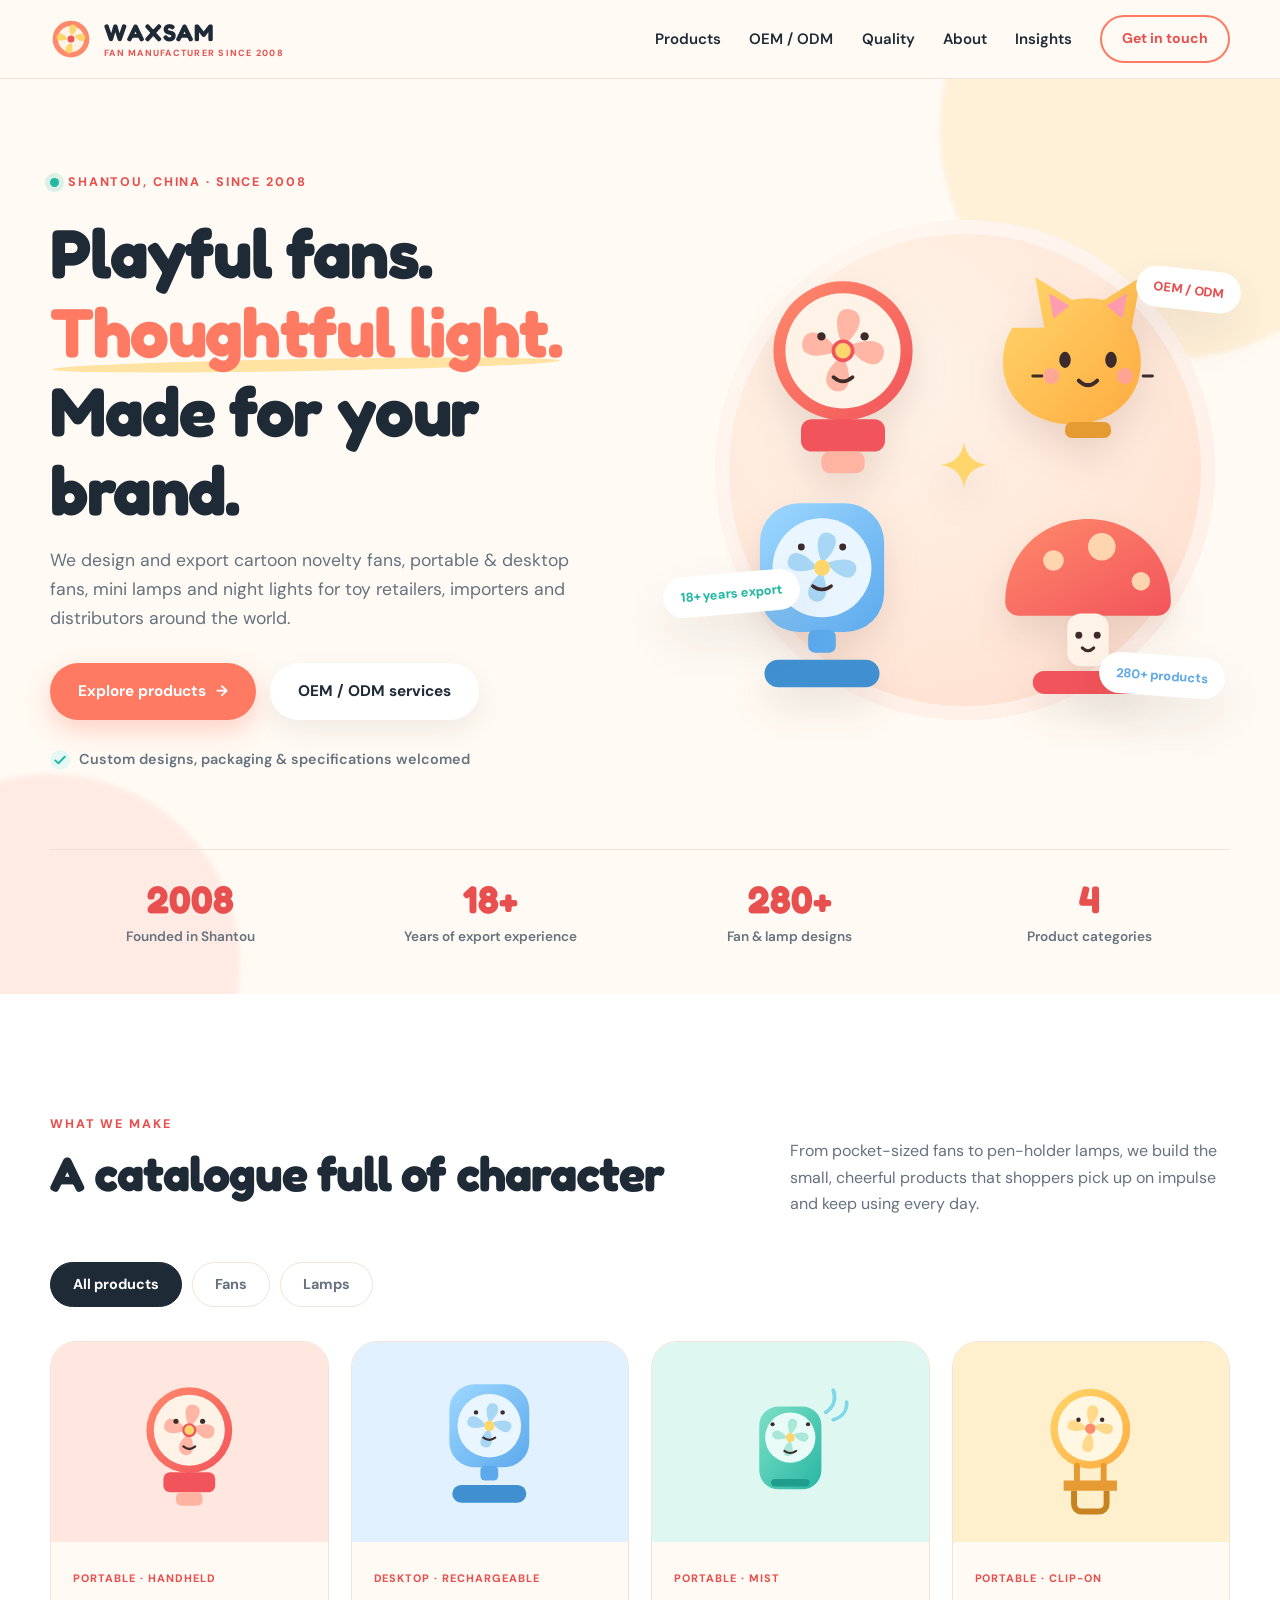
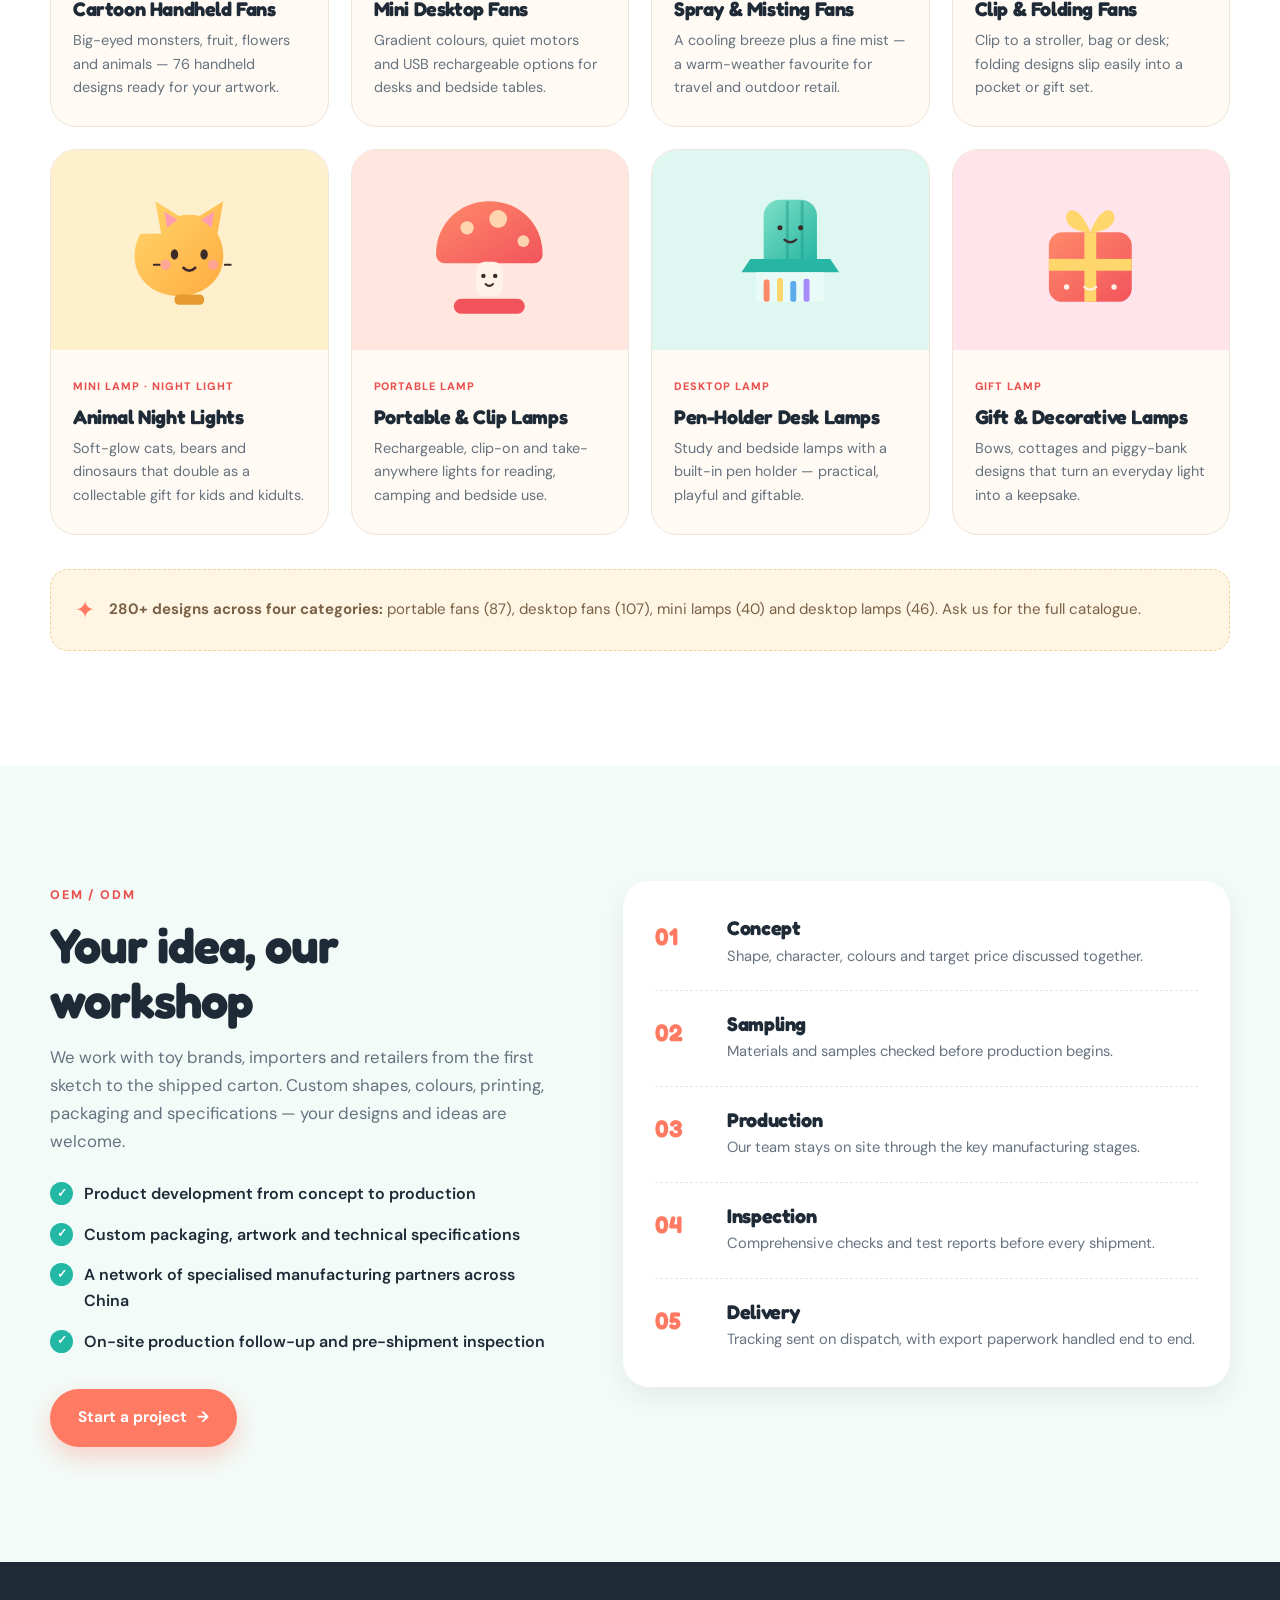
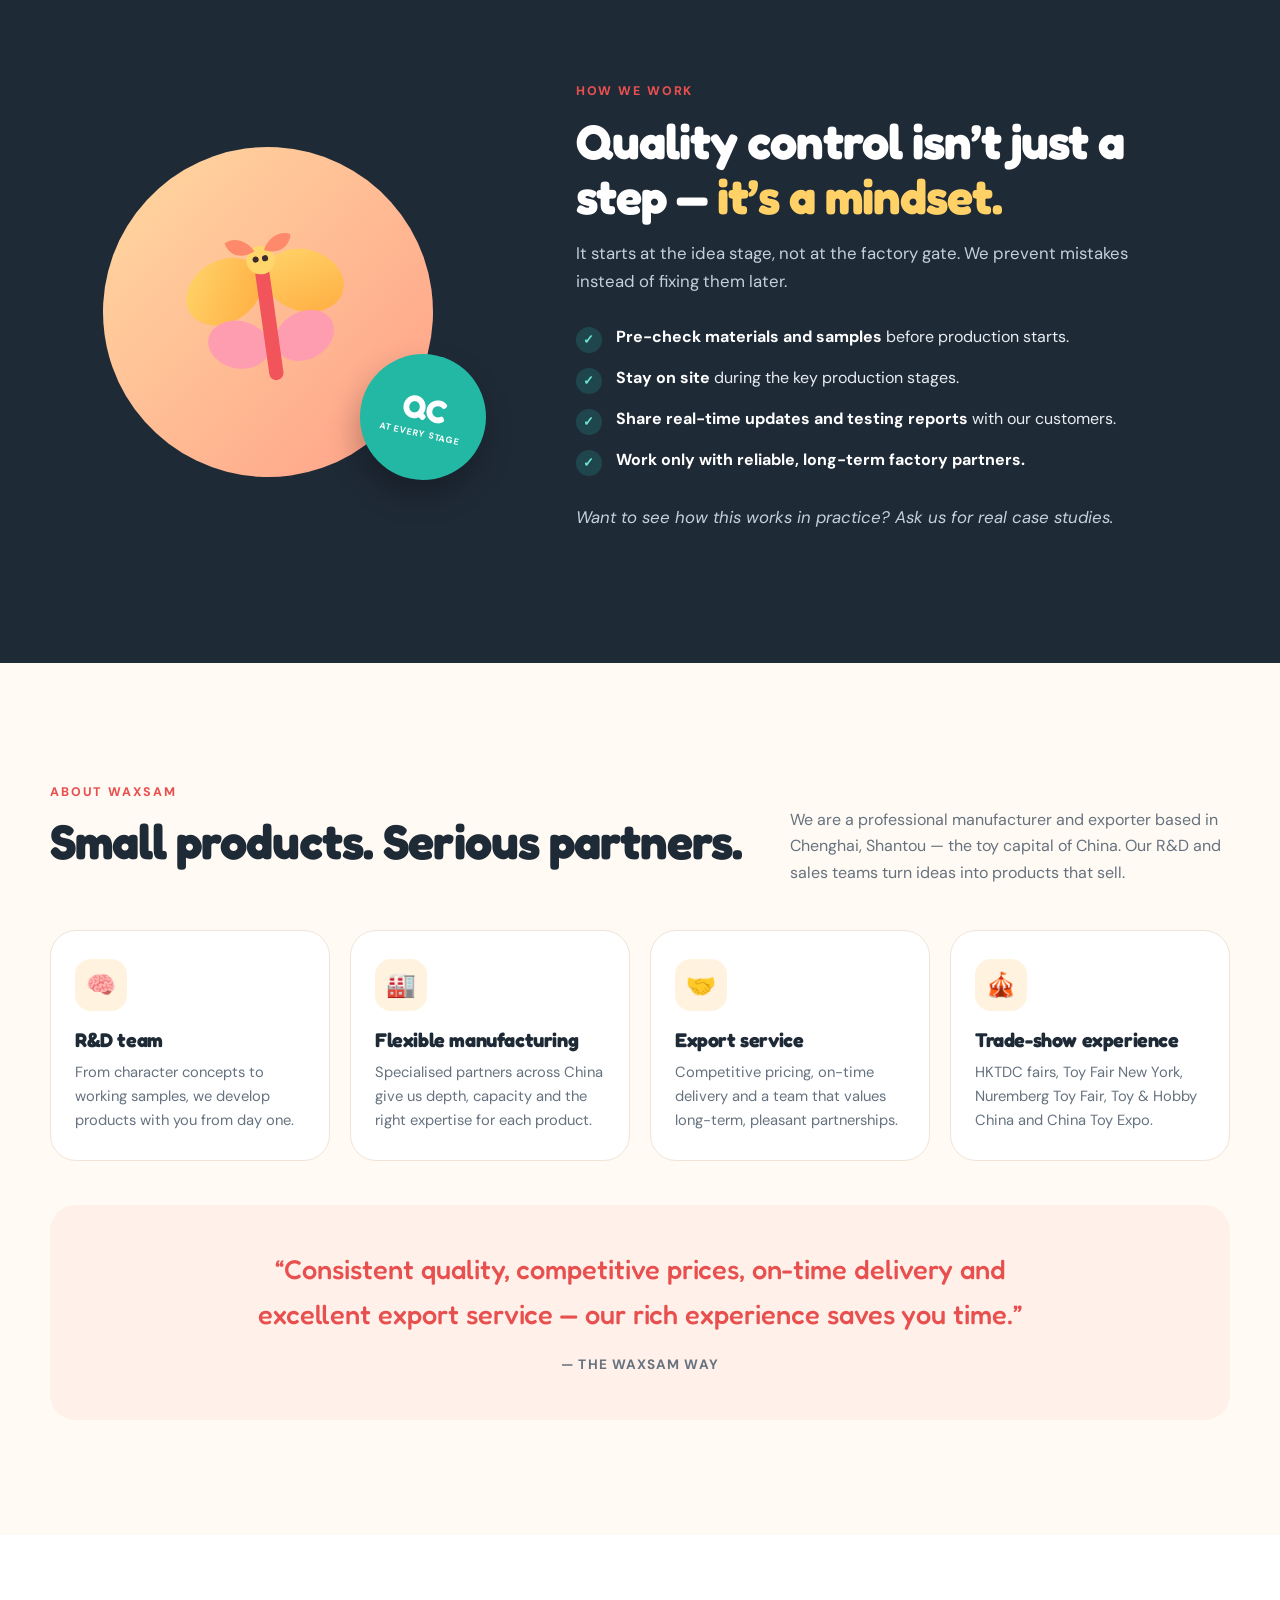
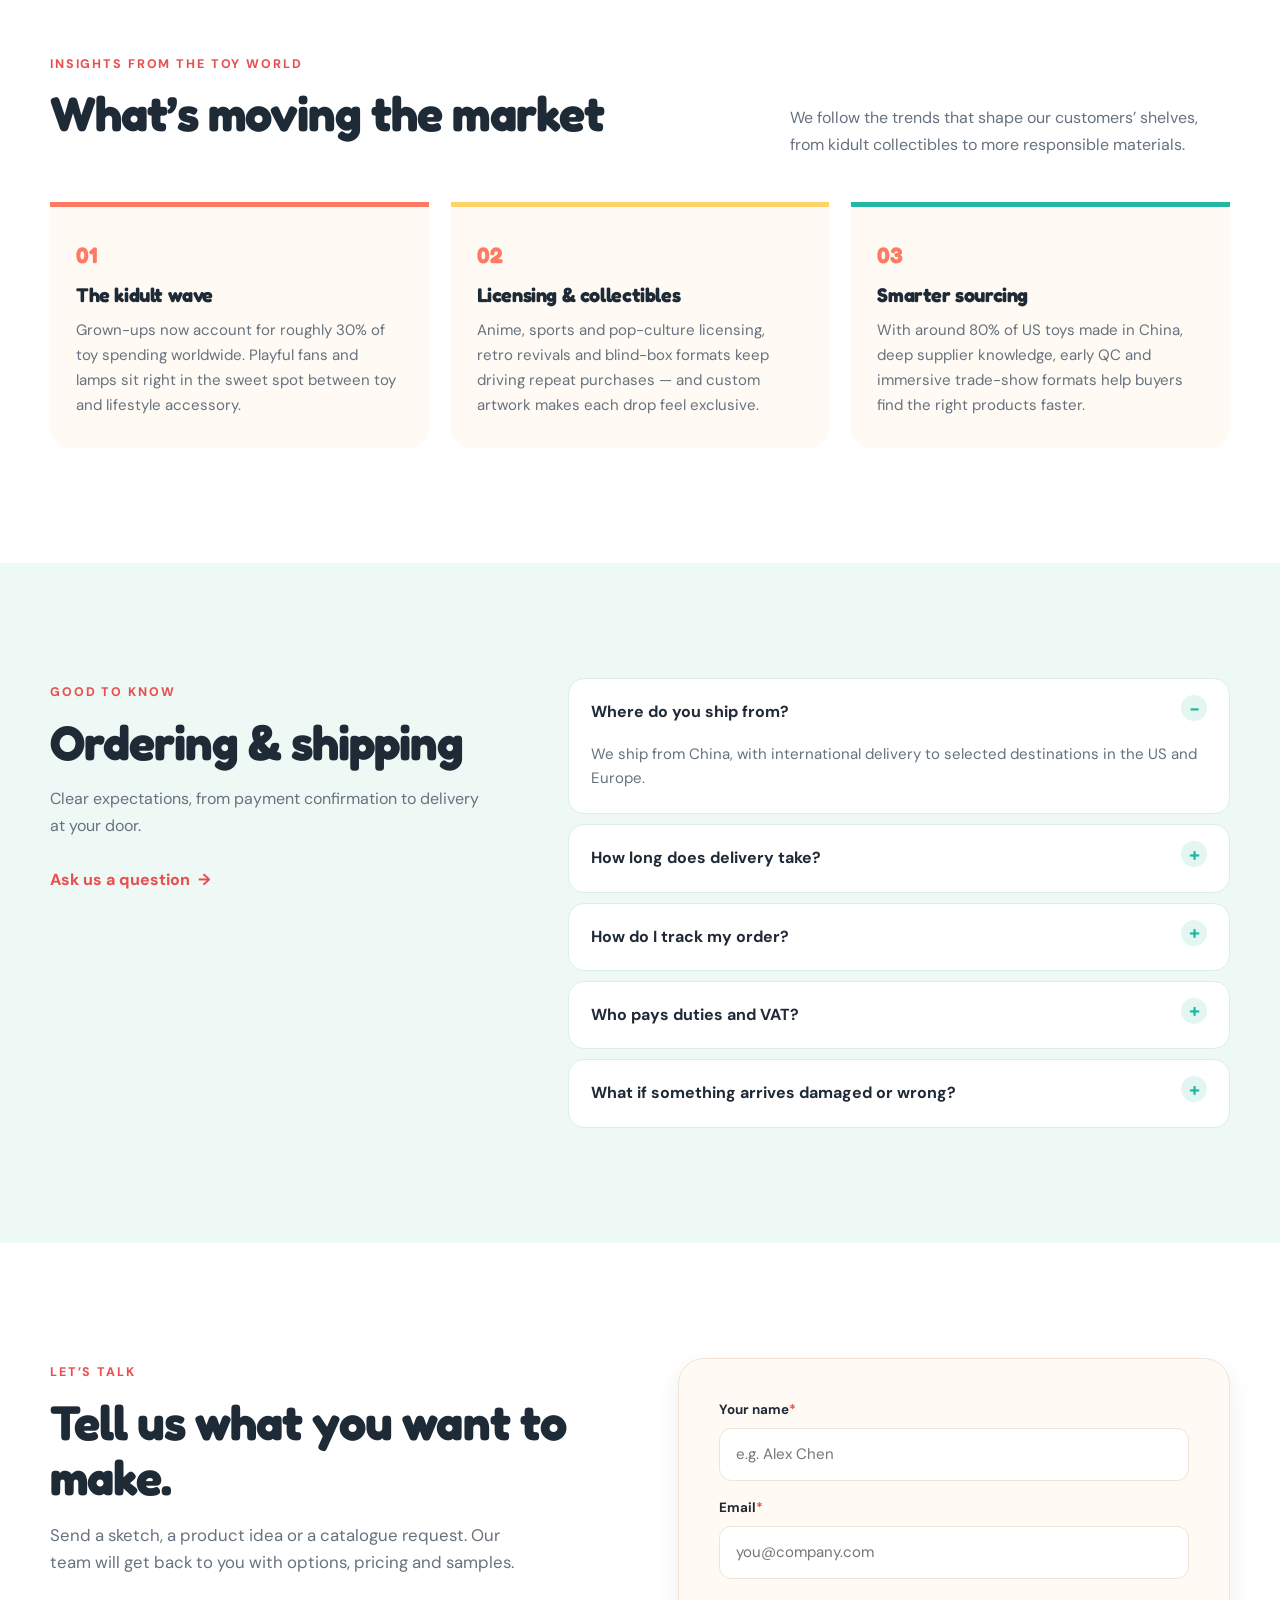
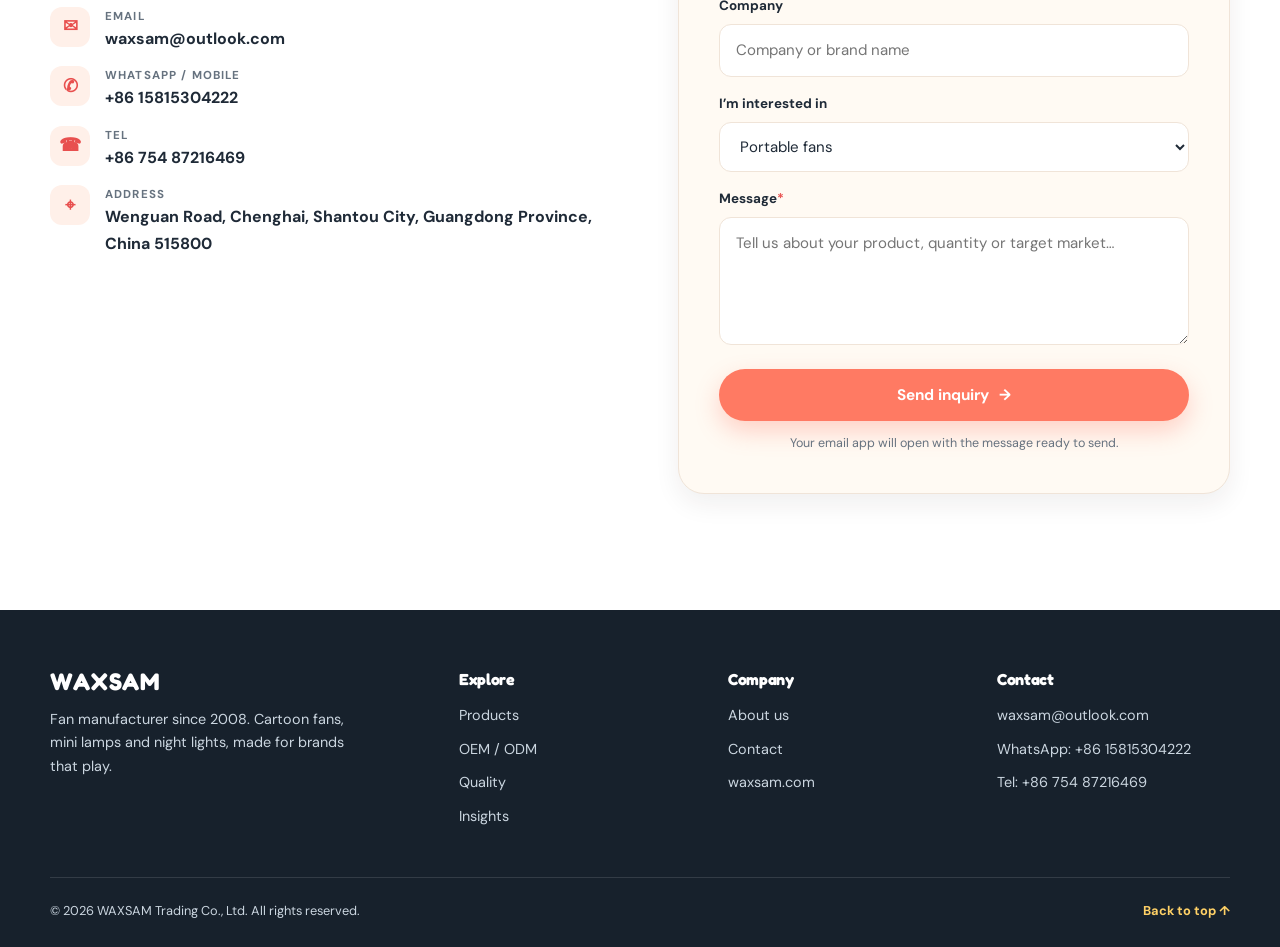
==== index.html @ ead9d28e "Build WAXSAM official website: responsive product catalogue, OEM/ODM, quality and contact sections" ====
<!DOCTYPE html>
<html lang="en">
<head>
  <meta charset="UTF-8">
  <meta name="viewport" content="width=device-width, initial-scale=1.0">
  <title>WAXSAM — Fan Manufacturer since 2008 | Cartoon Fans &amp; Night Lights</title>
  <meta name="description" content="WAXSAM is a Shantou-based OEM/ODM manufacturer and exporter of cartoon novelty fans, portable and desktop fans, mini lamps and night lights since 2008.">
  <meta property="og:title" content="WAXSAM — Fan Manufacturer since 2008">
  <meta property="og:description" content="Playful fans and thoughtful light, made for your brand. OEM/ODM customization, early-stage QC, competitive pricing and on-time delivery.">
  <meta property="og:type" content="website">
  <link rel="icon" href="assets/favicon.svg" type="image/svg+xml">
  <link rel="preconnect" href="https://fonts.googleapis.com">
  <link rel="preconnect" href="https://fonts.gstatic.com" crossorigin>
  <link href="https://fonts.googleapis.com/css2?family=Fredoka:wght@500;600;700&family=DM+Sans:wght@400;500;600;700&display=swap" rel="stylesheet">
  <link rel="stylesheet" href="styles.css">
  <script src="script.js" defer></script>
</head>
<body>
  <a class="skip-link" href="#main">Skip to content</a>

  <!-- ============ HEADER ============ -->
  <header class="site-header" id="top">
    <div class="container header-inner">
      <a class="brand" href="#top" aria-label="WAXSAM home">
        <span class="brand-mark" aria-hidden="true">
          <svg viewBox="0 0 48 48"><circle cx="24" cy="24" r="21" fill="#ff8a6b"/><circle cx="24" cy="24" r="15" fill="#fff3e8"/><path d="M24 20c-4-9-1-14 4-12 4 2 3 8-4 12zM28 20c9-4 14-1 12 4-2 4-8 3-12-4zM24 28c4 9 1 14-4 12-4-2-3-8 4-12zM20 24c-9 4-14 1-12-4 2-4 8-3 12 4z" fill="#ffd66b"/><circle cx="24" cy="24" r="4" fill="#f2545b"/></svg>
        </span>
        <span class="brand-text">WAXSAM<small>FAN MANUFACTURER SINCE 2008</small></span>
      </a>

      <button class="nav-toggle" type="button" aria-label="Open menu" aria-expanded="false" aria-controls="site-nav">
        <span></span><span></span><span></span>
      </button>

      <nav class="site-nav" id="site-nav" aria-label="Main navigation">
        <a href="#products">Products</a>
        <a href="#oem">OEM / ODM</a>
        <a href="#quality">Quality</a>
        <a href="#about">About</a>
        <a href="#insights">Insights</a>
        <a class="btn btn-small btn-outline" href="#contact">Get in touch</a>
      </nav>
    </div>
  </header>

  <main id="main">
    <!-- ============ HERO ============ -->
    <section class="hero">
      <div class="hero-blob hero-blob-a" aria-hidden="true"></div>
      <div class="hero-blob hero-blob-b" aria-hidden="true"></div>
      <div class="container hero-grid">
        <div class="hero-copy reveal">
          <span class="eyebrow"><span class="eyebrow-dot"></span> Shantou, China · Since 2008</span>
          <h1>Playful fans.<br><span class="highlight">Thoughtful light.</span><br>Made for your brand.</h1>
          <p>We design and export cartoon novelty fans, portable &amp; desktop fans, mini lamps and night lights for toy retailers, importers and distributors around the world.</p>
          <div class="hero-actions">
            <a class="btn btn-primary" href="#products">Explore products <span aria-hidden="true">→</span></a>
            <a class="btn btn-ghost" href="#oem">OEM / ODM services</a>
          </div>
          <div class="hero-note">
            <svg viewBox="0 0 20 20" aria-hidden="true"><path d="M4 10.5 8 14l8-8" fill="none" stroke="currentColor" stroke-width="2.4" stroke-linecap="round" stroke-linejoin="round"/></svg>
            Custom designs, packaging &amp; specifications welcomed
          </div>
        </div>

        <div class="hero-visual reveal" aria-hidden="true">
          <div class="hero-disc"></div>
          <svg class="hero-art" viewBox="0 0 520 480">
            <use href="assets/product-art.svg#fan-handheld" x="18" y="20" width="240" height="240"/>
            <use href="assets/product-art.svg#lamp-cat" x="268" y="8" width="230" height="230"/>
            <use href="assets/product-art.svg#fan-desktop" x="2" y="248" width="230" height="230"/>
            <use href="assets/product-art.svg#lamp-mushroom" x="268" y="250" width="230" height="230"/>
            <use href="assets/product-art.svg#sparkle" x="236" y="212" width="46" height="46"/>
          </svg>
          <span class="float-badge badge-one">OEM / ODM</span>
          <span class="float-badge badge-two">18+ years export</span>
          <span class="float-badge badge-three">280+ products</span>
        </div>
      </div>

      <div class="container stats reveal">
        <div class="stat"><strong>2008</strong><span>Founded in Shantou</span></div>
        <div class="stat"><strong>18+</strong><span>Years of export experience</span></div>
        <div class="stat"><strong>280+</strong><span>Fan &amp; lamp designs</span></div>
        <div class="stat"><strong>4</strong><span>Product categories</span></div>
      </div>
    </section>

    <!-- ============ PRODUCTS ============ -->
    <section class="section products" id="products">
      <div class="container">
        <div class="section-head reveal">
          <div>
            <span class="kicker">What we make</span>
            <h2>A catalogue full of character</h2>
          </div>
          <p>From pocket-sized fans to pen-holder lamps, we build the small, cheerful products that shoppers pick up on impulse and keep using every day.</p>
        </div>

        <div class="filters reveal" role="group" aria-label="Filter products">
          <button class="filter-btn is-active" type="button" data-filter="all">All products</button>
          <button class="filter-btn" type="button" data-filter="fan">Fans</button>
          <button class="filter-btn" type="button" data-filter="lamp">Lamps</button>
        </div>

        <div class="product-grid">
          <article class="product-card reveal" data-category="fan">
            <div class="product-art art-coral"><svg viewBox="0 0 200 200"><use href="assets/product-art.svg#fan-handheld"/></svg></div>
            <div class="product-body"><span class="tag">Portable · Handheld</span><h3>Cartoon Handheld Fans</h3><p>Big-eyed monsters, fruit, flowers and animals — 76 handheld designs ready for your artwork.</p></div>
          </article>
          <article class="product-card reveal" data-category="fan">
            <div class="product-art art-sky"><svg viewBox="0 0 200 200"><use href="assets/product-art.svg#fan-desktop"/></svg></div>
            <div class="product-body"><span class="tag">Desktop · Rechargeable</span><h3>Mini Desktop Fans</h3><p>Gradient colours, quiet motors and USB rechargeable options for desks and bedside tables.</p></div>
          </article>
          <article class="product-card reveal" data-category="fan">
            <div class="product-art art-mint"><svg viewBox="0 0 200 200"><use href="assets/product-art.svg#fan-mist"/></svg></div>
            <div class="product-body"><span class="tag">Portable · Mist</span><h3>Spray &amp; Misting Fans</h3><p>A cooling breeze plus a fine mist — a warm-weather favourite for travel and outdoor retail.</p></div>
          </article>
          <article class="product-card reveal" data-category="fan">
            <div class="product-art art-sun"><svg viewBox="0 0 200 200"><use href="assets/product-art.svg#fan-clip"/></svg></div>
            <div class="product-body"><span class="tag">Portable · Clip-on</span><h3>Clip &amp; Folding Fans</h3><p>Clip to a stroller, bag or desk; folding designs slip easily into a pocket or gift set.</p></div>
          </article>
          <article class="product-card reveal" data-category="lamp">
            <div class="product-art art-sun"><svg viewBox="0 0 200 200"><use href="assets/product-art.svg#lamp-cat"/></svg></div>
            <div class="product-body"><span class="tag">Mini lamp · Night light</span><h3>Animal Night Lights</h3><p>Soft-glow cats, bears and dinosaurs that double as a collectable gift for kids and kidults.</p></div>
          </article>
          <article class="product-card reveal" data-category="lamp">
            <div class="product-art art-coral"><svg viewBox="0 0 200 200"><use href="assets/product-art.svg#lamp-mushroom"/></svg></div>
            <div class="product-body"><span class="tag">Portable lamp</span><h3>Portable &amp; Clip Lamps</h3><p>Rechargeable, clip-on and take-anywhere lights for reading, camping and bedside use.</p></div>
          </article>
          <article class="product-card reveal" data-category="lamp">
            <div class="product-art art-mint"><svg viewBox="0 0 200 200"><use href="assets/product-art.svg#lamp-pen"/></svg></div>
            <div class="product-body"><span class="tag">Desktop lamp</span><h3>Pen-Holder Desk Lamps</h3><p>Study and bedside lamps with a built-in pen holder — practical, playful and giftable.</p></div>
          </article>
          <article class="product-card reveal" data-category="lamp">
            <div class="product-art art-rose"><svg viewBox="0 0 200 200"><use href="assets/product-art.svg#lamp-gift"/></svg></div>
            <div class="product-body"><span class="tag">Gift lamp</span><h3>Gift &amp; Decorative Lamps</h3><p>Bows, cottages and piggy-bank designs that turn an everyday light into a keepsake.</p></div>
          </article>
        </div>

        <div class="catalogue-note reveal">
          <span aria-hidden="true">✦</span>
          <p><strong>280+ designs across four categories:</strong> portable fans (87), desktop fans (107), mini lamps (40) and desktop lamps (46). Ask us for the full catalogue.</p>
        </div>
      </div>
    </section>

    <!-- ============ OEM / ODM ============ -->
    <section class="section oem" id="oem">
      <div class="container oem-grid">
        <div class="oem-copy reveal">
          <span class="kicker">OEM / ODM</span>
          <h2>Your idea, our workshop</h2>
          <p>We work with toy brands, importers and retailers from the first sketch to the shipped carton. Custom shapes, colours, printing, packaging and specifications — your designs and ideas are welcome.</p>
          <ul class="check-list">
            <li>Product development from concept to production</li>
            <li>Custom packaging, artwork and technical specifications</li>
            <li>A network of specialised manufacturing partners across China</li>
            <li>On-site production follow-up and pre-shipment inspection</li>
          </ul>
          <a class="btn btn-primary" href="#contact">Start a project <span aria-hidden="true">→</span></a>
        </div>
        <div class="process reveal">
          <div class="process-item"><span class="process-num">01</span><div><h3>Concept</h3><p>Shape, character, colours and target price discussed together.</p></div></div>
          <div class="process-item"><span class="process-num">02</span><div><h3>Sampling</h3><p>Materials and samples checked before production begins.</p></div></div>
          <div class="process-item"><span class="process-num">03</span><div><h3>Production</h3><p>Our team stays on site through the key manufacturing stages.</p></div></div>
          <div class="process-item"><span class="process-num">04</span><div><h3>Inspection</h3><p>Comprehensive checks and test reports before every shipment.</p></div></div>
          <div class="process-item"><span class="process-num">05</span><div><h3>Delivery</h3><p>Tracking sent on dispatch, with export paperwork handled end to end.</p></div></div>
        </div>
      </div>
    </section>

    <!-- ============ QUALITY ============ -->
    <section class="section quality" id="quality">
      <div class="container quality-grid">
        <div class="quality-art reveal" aria-hidden="true">
          <div class="quality-art-inner">
            <svg viewBox="0 0 200 200"><use href="assets/product-art.svg#fan-butterfly"/></svg>
          </div>
          <span class="quality-stamp">QC<br><small>AT EVERY STAGE</small></span>
        </div>
        <div class="quality-copy reveal">
          <span class="kicker">How we work</span>
          <h2>Quality control isn’t just a step — <em>it’s a mindset.</em></h2>
          <p>It starts at the idea stage, not at the factory gate. We prevent mistakes instead of fixing them later.</p>
          <div class="quality-points">
            <div class="quality-point"><span aria-hidden="true">✓</span><p><strong>Pre-check materials and samples</strong> before production starts.</p></div>
            <div class="quality-point"><span aria-hidden="true">✓</span><p><strong>Stay on site</strong> during the key production stages.</p></div>
            <div class="quality-point"><span aria-hidden="true">✓</span><p><strong>Share real-time updates and testing reports</strong> with our customers.</p></div>
            <div class="quality-point"><span aria-hidden="true">✓</span><p><strong>Work only with reliable, long-term factory partners.</strong></p></div>
          </div>
          <p class="quality-footnote">Want to see how this works in practice? Ask us for real case studies.</p>
        </div>
      </div>
    </section>

    <!-- ============ ABOUT ============ -->
    <section class="section about" id="about">
      <div class="container">
        <div class="section-head reveal">
          <div>
            <span class="kicker">About WAXSAM</span>
            <h2>Small products. Serious partners.</h2>
          </div>
          <p>We are a professional manufacturer and exporter based in Chenghai, Shantou — the toy capital of China. Our R&amp;D and sales teams turn ideas into products that sell.</p>
        </div>
        <div class="feature-grid">
          <article class="feature-card reveal"><span class="feature-icon" aria-hidden="true">🧠</span><h3>R&amp;D team</h3><p>From character concepts to working samples, we develop products with you from day one.</p></article>
          <article class="feature-card reveal"><span class="feature-icon" aria-hidden="true">🏭</span><h3>Flexible manufacturing</h3><p>Specialised partners across China give us depth, capacity and the right expertise for each product.</p></article>
          <article class="feature-card reveal"><span class="feature-icon" aria-hidden="true">🤝</span><h3>Export service</h3><p>Competitive pricing, on-time delivery and a team that values long-term, pleasant partnerships.</p></article>
          <article class="feature-card reveal"><span class="feature-icon" aria-hidden="true">🎪</span><h3>Trade-show experience</h3><p>HKTDC fairs, Toy Fair New York, Nuremberg Toy Fair, Toy &amp; Hobby China and China Toy Expo.</p></article>
        </div>
        <div class="principles reveal">
          <p>“Consistent quality, competitive prices, on-time delivery and excellent export service — our rich experience saves you time.”</p>
          <span>— The WAXSAM way</span>
        </div>
      </div>
    </section>

    <!-- ============ INSIGHTS ============ -->
    <section class="section insights" id="insights">
      <div class="container">
        <div class="section-head reveal">
          <div>
            <span class="kicker">Insights from the toy world</span>
            <h2>What’s moving the market</h2>
          </div>
          <p>We follow the trends that shape our customers’ shelves, from kidult collectibles to more responsible materials.</p>
        </div>
        <div class="insight-grid">
          <article class="insight-card reveal"><span class="insight-num">01</span><h3>The kidult wave</h3><p>Grown-ups now account for roughly 30% of toy spending worldwide. Playful fans and lamps sit right in the sweet spot between toy and lifestyle accessory.</p></article>
          <article class="insight-card reveal"><span class="insight-num">02</span><h3>Licensing &amp; collectibles</h3><p>Anime, sports and pop-culture licensing, retro revivals and blind-box formats keep driving repeat purchases — and custom artwork makes each drop feel exclusive.</p></article>
          <article class="insight-card reveal"><span class="insight-num">03</span><h3>Smarter sourcing</h3><p>With around 80% of US toys made in China, deep supplier knowledge, early QC and immersive trade-show formats help buyers find the right products faster.</p></article>
        </div>
      </div>
    </section>

    <!-- ============ FAQ / SERVICE ============ -->
    <section class="section service">
      <div class="container service-grid">
        <div class="service-intro reveal">
          <span class="kicker">Good to know</span>
          <h2>Ordering &amp; shipping</h2>
          <p>Clear expectations, from payment confirmation to delivery at your door.</p>
          <a class="text-link" href="#contact">Ask us a question <span aria-hidden="true">→</span></a>
        </div>
        <div class="faq reveal">
          <details open><summary>Where do you ship from?</summary><p>We ship from China, with international delivery to selected destinations in the US and Europe.</p></details>
          <details><summary>How long does delivery take?</summary><p>Orders are processed within 1–3 business days after payment confirmation (no processing on weekends or Chinese public holidays). Estimated delivery: US 7–15 business days, Europe 8–18 business days. These are estimates, not guarantees.</p></details>
          <details><summary>How do I track my order?</summary><p>Tracking information is emailed to you as soon as your order is dispatched.</p></details>
          <details><summary>Who pays duties and VAT?</summary><p>Unless otherwise stated at checkout, duties and VAT are the customer’s responsibility.</p></details>
          <details><summary>What if something arrives damaged or wrong?</summary><p>Please report damaged or incorrect items within 7 days of delivery so we can help put it right.</p></details>
        </div>
      </div>
    </section>

    <!-- ============ CONTACT ============ -->
    <section class="section contact" id="contact">
      <div class="container contact-grid">
        <div class="contact-copy reveal">
          <span class="kicker">Let’s talk</span>
          <h2>Tell us what you want to make.</h2>
          <p>Send a sketch, a product idea or a catalogue request. Our team will get back to you with options, pricing and samples.</p>
          <div class="contact-details">
            <a href="mailto:waxsam@outlook.com"><span aria-hidden="true">✉</span><span><small>Email</small>waxsam@outlook.com</span></a>
            <a href="https://wa.me/8615815304222" target="_blank" rel="noopener"><span aria-hidden="true">✆</span><span><small>WhatsApp / Mobile</small>+86 15815304222</span></a>
            <a href="tel:+8675487216469"><span aria-hidden="true">☎</span><span><small>Tel</small>+86 754 87216469</span></a>
            <div><span aria-hidden="true">⌖</span><span><small>Address</small>Wenguan Road, Chenghai, Shantou City, Guangdong Province, China 515800</span></div>
          </div>
        </div>
        <form class="contact-form reveal" id="inquiry-form" action="mailto:waxsam@outlook.com" method="post" enctype="text/plain">
          <div class="form-row"><label for="name">Your name<span>*</span></label><input id="name" name="name" type="text" required placeholder="e.g. Alex Chen"></div>
          <div class="form-row"><label for="email">Email<span>*</span></label><input id="email" name="email" type="email" required placeholder="you@company.com"></div>
          <div class="form-row"><label for="company">Company</label><input id="company" name="company" type="text" placeholder="Company or brand name"></div>
          <div class="form-row"><label for="interest">I’m interested in</label><select id="interest" name="interest"><option>Portable fans</option><option>Desktop fans</option><option>Mini lamps &amp; night lights</option><option>Desktop lamps</option><option>OEM / ODM project</option><option>Full catalogue</option></select></div>
          <div class="form-row"><label for="message">Message<span>*</span></label><textarea id="message" name="message" rows="4" required placeholder="Tell us about your product, quantity or target market…"></textarea></div>
          <button class="btn btn-primary btn-full" type="submit">Send inquiry <span aria-hidden="true">→</span></button>
          <p class="form-note">Your email app will open with the message ready to send.</p>
        </form>
      </div>
    </section>
  </main>

  <!-- ============ FOOTER ============ -->
  <footer class="site-footer">
    <div class="container footer-grid">
      <div class="footer-brand">
        <span class="brand-text">WAXSAM</span>
        <p>Fan manufacturer since 2008. Cartoon fans, mini lamps and night lights, made for brands that play.</p>
      </div>
      <div class="footer-col"><h3>Explore</h3><a href="#products">Products</a><a href="#oem">OEM / ODM</a><a href="#quality">Quality</a><a href="#insights">Insights</a></div>
      <div class="footer-col"><h3>Company</h3><a href="#about">About us</a><a href="#contact">Contact</a><a href="https://www.waxsam.com" target="_blank" rel="noopener">waxsam.com</a></div>
      <div class="footer-col"><h3>Contact</h3><a href="mailto:waxsam@outlook.com">waxsam@outlook.com</a><a href="https://wa.me/8615815304222" target="_blank" rel="noopener">WhatsApp: +86 15815304222</a><a href="tel:+8675487216469">Tel: +86 754 87216469</a></div>
    </div>
    <div class="container footer-bottom"><span>© <span id="year">2026</span> WAXSAM Trading Co., Ltd. All rights reserved.</span><a href="#top">Back to top ↑</a></div>
  </footer>
</body>
</html>
---- styles.css ----
/* ============================================================
   WAXSAM — playful, friendly corporate site
   ============================================================ */
:root {
  --coral: #ff7a63;
  --coral-dark: #e8504f;
  --sun: #ffd166;
  --mint: #22b8a4;
  --sky: #62a9e8;
  --ink: #1f2a37;
  --muted: #66727f;
  --cream: #fffaf3;
  --paper: #ffffff;
  --line: #f0e4d8;
  --shadow: 0 22px 50px rgba(45, 35, 30, .09);
  --shadow-sm: 0 10px 26px rgba(45, 35, 30, .07);
  --radius: 26px;
  --display: "Fredoka", "Trebuchet MS", "Segoe UI", sans-serif;
  --body: "DM Sans", "Segoe UI", "Microsoft YaHei", sans-serif;
}

* { box-sizing: border-box; }
html { scroll-behavior: smooth; scroll-padding-top: 84px; }
body {
  margin: 0;
  font-family: var(--body);
  color: var(--ink);
  background: var(--cream);
  line-height: 1.65;
  -webkit-font-smoothing: antialiased;
  overflow-x: hidden;
}
img, svg { max-width: 100%; }
a { color: inherit; text-decoration: none; }
h1, h2, h3 { font-family: var(--display); line-height: 1.14; letter-spacing: -.02em; margin: 0 0 16px; }
h1 { font-size: clamp(2.6rem, 5.4vw, 4.4rem); }
h2 { font-size: clamp(2rem, 3.8vw, 3.1rem); }
h3 { font-size: 1.24rem; }
p { margin: 0 0 16px; }
.container { width: min(1180px, calc(100% - 44px)); margin-inline: auto; }
.section { padding: clamp(72px, 9vw, 120px) 0; }
.skip-link { position: absolute; left: -9999px; top: 0; z-index: 100; background: var(--ink); color: #fff; padding: 12px 18px; border-radius: 0 0 12px 0; }
.skip-link:focus { left: 0; }

/* ---------- Header ---------- */
.site-header {
  position: sticky; top: 0; z-index: 50;
  background: rgba(255, 250, 243, .88);
  backdrop-filter: blur(14px);
  border-bottom: 1px solid var(--line);
}
.header-inner { display: flex; align-items: center; justify-content: space-between; min-height: 78px; gap: 20px; }
.brand { display: inline-flex; align-items: center; gap: 12px; flex-shrink: 0; }
.brand-mark { width: 42px; height: 42px; display: block; }
.brand-text { font-family: var(--display); font-size: 1.5rem; font-weight: 700; letter-spacing: .04em; line-height: 1; display: flex; flex-direction: column; gap: 4px; }
.brand-text small { font-family: var(--body); font-size: .56rem; letter-spacing: .14em; font-weight: 700; color: var(--coral-dark); }
.site-nav { display: flex; align-items: center; gap: clamp(16px, 2.2vw, 30px); font-weight: 600; font-size: .94rem; }
.site-nav > a:not(.btn) { position: relative; padding: 6px 0; }
.site-nav > a:not(.btn)::after { content: ""; position: absolute; left: 0; bottom: 0; width: 0; height: 3px; border-radius: 3px; background: var(--coral); transition: width .25s ease; }
.site-nav > a:not(.btn):hover::after { width: 100%; }
.nav-toggle { display: none; width: 44px; height: 44px; border: 1px solid var(--line); border-radius: 12px; background: #fff; cursor: pointer; padding: 11px; }
.nav-toggle span { display: block; height: 2.5px; background: var(--ink); border-radius: 3px; margin: 5px 0; transition: transform .25s, opacity .25s; }
.nav-toggle[aria-expanded="true"] span:nth-child(1) { transform: translateY(7.5px) rotate(45deg); }
.nav-toggle[aria-expanded="true"] span:nth-child(2) { opacity: 0; }
.nav-toggle[aria-expanded="true"] span:nth-child(3) { transform: translateY(-7.5px) rotate(-45deg); }

/* ---------- Buttons ---------- */
.btn {
  display: inline-flex; align-items: center; justify-content: center; gap: 10px;
  padding: 14px 26px; border-radius: 999px; font-weight: 700; font-size: .96rem;
  border: 2px solid transparent; cursor: pointer; transition: transform .2s ease, box-shadow .2s ease, background .2s ease;
  font-family: var(--body);
}
.btn:hover { transform: translateY(-3px); }
.btn-primary { background: var(--coral); color: #fff; box-shadow: 0 10px 24px rgba(255, 122, 99, .32); }
.btn-primary:hover { background: var(--coral-dark); box-shadow: 0 14px 28px rgba(255, 122, 99, .38); }
.btn-ghost { background: #fff; color: var(--ink); box-shadow: var(--shadow-sm); }
.btn-outline { padding: 10px 20px; border-color: var(--coral); color: var(--coral-dark); background: transparent; }
.btn-outline:hover { background: var(--coral); color: #fff; }
.btn-small { font-size: .88rem; }
.btn-full { width: 100%; }

/* ---------- Hero ---------- */
.hero { position: relative; padding: clamp(60px, 7vw, 96px) 0 0; overflow: hidden; }
.hero-blob { position: absolute; border-radius: 50%; filter: blur(2px); opacity: .35; z-index: -1; }
.hero-blob-a { width: 460px; height: 460px; background: #ffe0a8; top: -180px; right: -120px; }
.hero-blob-b { width: 380px; height: 380px; background: #ffd2ca; bottom: -160px; left: -140px; }
.hero-grid { display: grid; grid-template-columns: 1.05fr .95fr; align-items: center; gap: clamp(30px, 5vw, 70px); }
.eyebrow, .kicker {
  display: inline-flex; align-items: center; gap: 9px; font-weight: 800; font-size: .78rem;
  letter-spacing: .15em; text-transform: uppercase; color: var(--coral-dark); margin-bottom: 22px;
}
.eyebrow-dot { width: 9px; height: 9px; border-radius: 50%; background: var(--mint); box-shadow: 0 0 0 5px rgba(34, 184, 164, .16); }
.hero-copy h1 { max-width: 620px; }
.highlight { color: var(--coral); position: relative; white-space: nowrap; }
.highlight::after { content: ""; position: absolute; left: 2px; right: 2px; bottom: 2px; height: 12px; background: #ffe3a3; border-radius: 50%; z-index: -1; transform: rotate(-1deg); }
.hero-copy > p { max-width: 540px; font-size: 1.1rem; color: var(--muted); margin-bottom: 30px; }
.hero-actions { display: flex; flex-wrap: wrap; gap: 14px; }
.hero-note { display: flex; align-items: center; gap: 9px; margin-top: 28px; color: var(--muted); font-size: .9rem; font-weight: 600; }
.hero-note svg { width: 20px; height: 20px; color: var(--mint); background: #e5f8f4; border-radius: 50%; padding: 2px; }
.hero-visual { position: relative; min-height: 480px; display: grid; place-items: center; }
.hero-disc { position: absolute; width: min(100%, 500px); aspect-ratio: 1; border-radius: 50%; background: radial-gradient(circle at 35% 30%, #fff3e8, #ffe7d8 60%, #ffd8c7); box-shadow: inset 0 0 0 14px rgba(255,255,255,.5); }
.hero-art { position: relative; width: 100%; max-width: 520px; filter: drop-shadow(0 18px 18px rgba(80, 45, 30, .12)); }
.float-badge { position: absolute; background: #fff; border-radius: 999px; padding: 10px 17px; font-weight: 800; font-size: .8rem; box-shadow: var(--shadow); white-space: nowrap; }
.badge-one { top: 8%; right: -2%; color: var(--coral-dark); transform: rotate(6deg); }
.badge-two { bottom: 20%; left: -7%; color: var(--mint); transform: rotate(-5deg); }
.badge-three { bottom: 3%; right: 1%; color: var(--sky); transform: rotate(4deg); }
.stats { display: grid; grid-template-columns: repeat(4, 1fr); gap: 18px; margin-top: clamp(40px, 6vw, 80px); padding: 30px 0 46px; border-top: 1px solid var(--line); }
.stat { display: flex; flex-direction: column; align-items: center; text-align: center; }
.stat strong { font-family: var(--display); font-size: clamp(1.9rem, 3vw, 2.7rem); color: var(--coral-dark); line-height: 1; }
.stat span { font-size: .85rem; color: var(--muted); font-weight: 600; margin-top: 8px; }

/* ---------- Section heads ---------- */
.section-head { display: flex; justify-content: space-between; align-items: end; gap: 40px; margin-bottom: 44px; }
.section-head p { max-width: 440px; color: var(--muted); margin: 0; }
.kicker { margin-bottom: 12px; }
.section-head .kicker { display: inline-flex; }

/* ---------- Products ---------- */
.products { background: var(--paper); }
.filters { display: flex; gap: 10px; flex-wrap: wrap; margin-bottom: 34px; }
.filter-btn { padding: 10px 22px; border: 1.5px solid var(--line); border-radius: 999px; background: #fff; font: inherit; font-weight: 700; font-size: .9rem; color: var(--muted); cursor: pointer; transition: all .2s; }
.filter-btn:hover { border-color: var(--coral); color: var(--coral-dark); }
.filter-btn.is-active { background: var(--ink); color: #fff; border-color: var(--ink); }
.product-grid { display: grid; grid-template-columns: repeat(4, 1fr); gap: 22px; }
.product-card { background: var(--cream); border: 1px solid var(--line); border-radius: var(--radius); overflow: hidden; transition: transform .25s ease, box-shadow .25s ease; }
.product-card:hover { transform: translateY(-8px); box-shadow: var(--shadow); }
.product-card.is-hidden { display: none; }
.product-art { height: 200px; display: grid; place-items: center; }
.product-art svg { width: 74%; height: 74%; transition: transform .35s ease; }
.product-card:hover .product-art svg { transform: scale(1.08) rotate(-3deg); }
.art-coral { background: #ffe6de; }
.art-sky { background: #e2f1ff; }
.art-mint { background: #dff7f1; }
.art-sun { background: #fff0cd; }
.art-rose { background: #ffe4ec; }
.product-body { padding: 22px 22px 26px; }
.tag { display: inline-block; font-size: .68rem; font-weight: 800; letter-spacing: .09em; text-transform: uppercase; color: var(--coral-dark); margin-bottom: 10px; }
.product-body h3 { margin-bottom: 8px; }
.product-body p { font-size: .9rem; color: var(--muted); margin: 0; }
.catalogue-note { margin-top: 34px; background: #fff5e3; border: 1px dashed #f3d29b; border-radius: 18px; padding: 20px 24px; display: flex; align-items: center; gap: 14px; }
.catalogue-note span { color: var(--coral); font-size: 1.5rem; }
.catalogue-note p { margin: 0; font-size: .94rem; color: #7a6247; }

/* ---------- OEM ---------- */
.oem { background: #f3fbf8; }
.oem-grid { display: grid; grid-template-columns: .9fr 1.1fr; gap: clamp(36px, 6vw, 84px); align-items: start; }
.oem-copy > p { color: var(--muted); font-size: 1.05rem; }
.check-list { list-style: none; padding: 0; margin: 26px 0 34px; display: grid; gap: 14px; }
.check-list li { position: relative; padding-left: 34px; font-weight: 600; }
.check-list li::before { content: "✓"; position: absolute; left: 0; top: 1px; width: 23px; height: 23px; border-radius: 50%; background: var(--mint); color: #fff; display: grid; place-items: center; font-size: .75rem; font-weight: 800; }
.process { background: #fff; border-radius: var(--radius); padding: 14px 32px; box-shadow: var(--shadow-sm); }
.process-item { display: grid; grid-template-columns: 54px 1fr; gap: 18px; padding: 22px 0; border-bottom: 1px dashed var(--line); }
.process-item:last-child { border-bottom: 0; }
.process-num { font-family: var(--display); font-weight: 700; color: var(--coral); font-size: 1.5rem; }
.process-item h3 { margin: 0 0 4px; }
.process-item p { color: var(--muted); font-size: .92rem; margin: 0; }

/* ---------- Quality ---------- */
.quality { background: var(--ink); color: #fff; overflow: hidden; }
.quality-grid { display: grid; grid-template-columns: .8fr 1.2fr; gap: clamp(40px, 7vw, 100px); align-items: center; }
.quality-art { position: relative; display: grid; place-items: center; min-height: 360px; }
.quality-art-inner { width: min(100%, 330px); aspect-ratio: 1; border-radius: 50%; background: linear-gradient(140deg, #ffd9a0, #ff9f88); display: grid; place-items: center; transform: rotate(-8deg); }
.quality-art-inner svg { width: 72%; }
.quality-stamp { position: absolute; right: 0; bottom: 12px; width: 126px; height: 126px; border-radius: 50%; background: var(--mint); color: #fff; display: grid; place-content: center; text-align: center; font-family: var(--display); font-size: 2rem; font-weight: 700; line-height: .9; transform: rotate(12deg); box-shadow: 0 16px 30px rgba(0,0,0,.25); }
.quality-stamp small { font-family: var(--body); font-size: .55rem; letter-spacing: .1em; font-weight: 700; margin-top: 8px; }
.quality h2 { max-width: 640px; }
.quality h2 em { color: var(--sun); font-style: normal; }
.quality-copy > p { color: #c5d0da; font-size: 1.05rem; max-width: 600px; }
.quality-points { display: grid; gap: 12px; margin: 28px 0; }
.quality-point { display: flex; gap: 14px; align-items: flex-start; }
.quality-point > span { flex: none; width: 26px; height: 26px; border-radius: 50%; background: rgba(34, 184, 164, .2); color: #6ee7d2; display: grid; place-items: center; font-size: .8rem; font-weight: 800; margin-top: 3px; }
.quality-point p { margin: 0; color: #e7edf2; }
.quality-point strong { color: #fff; }
.quality-footnote { font-size: .9rem; color: #9fb0bd; font-style: italic; }

/* ---------- About ---------- */
.feature-grid { display: grid; grid-template-columns: repeat(4, 1fr); gap: 20px; }
.feature-card { background: #fff; border: 1px solid var(--line); border-radius: var(--radius); padding: 28px 24px; transition: transform .2s, box-shadow .2s; }
.feature-card:hover { transform: translateY(-6px); box-shadow: var(--shadow-sm); }
.feature-icon { width: 52px; height: 52px; border-radius: 16px; background: #fff2df; display: grid; place-items: center; font-size: 1.5rem; margin-bottom: 18px; }
.feature-card h3 { margin-bottom: 8px; }
.feature-card p { color: var(--muted); font-size: .92rem; margin: 0; }
.principles { margin-top: 44px; text-align: center; background: #fff0e9; border-radius: var(--radius); padding: 42px 30px; }
.principles p { font-family: var(--display); font-size: clamp(1.2rem, 2.2vw, 1.7rem); font-weight: 500; max-width: 820px; margin: 0 auto 14px; color: var(--coral-dark); }
.principles span { color: var(--muted); font-size: .85rem; font-weight: 700; letter-spacing: .08em; text-transform: uppercase; }

/* ---------- Insights ---------- */
.insights { background: #fff; }
.insight-grid { display: grid; grid-template-columns: repeat(3, 1fr); gap: 22px; }
.insight-card { border-top: 5px solid var(--coral); background: var(--cream); border-radius: 0 0 20px 20px; padding: 30px 26px; }
.insight-card:nth-child(2) { border-color: var(--sun); }
.insight-card:nth-child(3) { border-color: var(--mint); }
.insight-num { font-family: var(--display); font-weight: 700; color: var(--coral); font-size: 1.4rem; }
.insight-card h3 { margin: 10px 0 12px; }
.insight-card p { color: var(--muted); font-size: .94rem; margin: 0; }

/* ---------- Service / FAQ ---------- */
.service { background: #eef8f5; }
.service-grid { display: grid; grid-template-columns: .8fr 1.2fr; gap: clamp(36px, 6vw, 80px); align-items: start; }
.service-intro p { color: var(--muted); }
.text-link { display: inline-flex; align-items: center; gap: 8px; color: var(--coral-dark); font-weight: 800; margin-top: 12px; }
.faq { display: grid; gap: 10px; }
.faq details { background: #fff; border: 1px solid #dceee8; border-radius: 16px; padding: 4px 22px; }
.faq summary { cursor: pointer; font-weight: 700; padding: 16px 30px 16px 0; position: relative; list-style: none; }
.faq summary::-webkit-details-marker { display: none; }
.faq summary::after { content: "+"; position: absolute; right: 0; top: 12px; width: 26px; height: 26px; border-radius: 50%; background: #e3f6f1; color: var(--mint); display: grid; place-items: center; font-size: 1.2rem; line-height: 1; }
.faq details[open] summary::after { content: "−"; }
.faq details p { color: var(--muted); font-size: .94rem; margin: 0 0 18px; }

/* ---------- Contact ---------- */
.contact { background: var(--paper); }
.contact-grid { display: grid; grid-template-columns: 1fr 1fr; gap: clamp(36px, 6vw, 80px); align-items: start; }
.contact-copy > p { color: var(--muted); font-size: 1.05rem; max-width: 480px; }
.contact-details { display: grid; gap: 14px; margin-top: 30px; }
.contact-details > a, .contact-details > div { display: flex; align-items: flex-start; gap: 15px; font-weight: 700; }
.contact-details > a:hover { color: var(--coral-dark); }
.contact-details > a > span:first-child, .contact-details > div > span:first-child { flex: none; width: 40px; height: 40px; border-radius: 12px; background: #fff0e9; color: var(--coral-dark); display: grid; place-items: center; font-size: 1.1rem; }
.contact-details small { display: block; font-size: .72rem; text-transform: uppercase; letter-spacing: .1em; color: var(--muted); font-weight: 700; }
.contact-form { background: var(--cream); border: 1px solid var(--line); border-radius: var(--radius); padding: clamp(24px, 4vw, 40px); box-shadow: var(--shadow-sm); }
.form-row { margin-bottom: 16px; }
.form-row label { display: block; font-size: .84rem; font-weight: 700; margin-bottom: 7px; }
.form-row label span { color: var(--coral-dark); }
.form-row input, .form-row select, .form-row textarea {
  width: 100%; padding: 13px 16px; border: 1.5px solid var(--line); border-radius: 12px;
  background: #fff; font: inherit; font-size: .94rem; color: var(--ink); transition: border-color .2s, box-shadow .2s;
}
.form-row input:focus, .form-row select:focus, .form-row textarea:focus { outline: none; border-color: var(--coral); box-shadow: 0 0 0 4px rgba(255, 122, 99, .14); }
.form-row textarea { resize: vertical; }
.form-note { font-size: .78rem; color: var(--muted); text-align: center; margin: 12px 0 0; }

/* ---------- Footer ---------- */
.site-footer { background: #17212c; color: #cbd6e0; padding: 60px 0 26px; }
.footer-grid { display: grid; grid-template-columns: 1.6fr repeat(3, 1fr); gap: 36px; }
.footer-brand .brand-text { color: #fff; margin-bottom: 14px; }
.footer-brand p { font-size: .9rem; max-width: 300px; }
.footer-col { display: flex; flex-direction: column; gap: 10px; font-size: .9rem; }
.footer-col h3 { color: #fff; font-size: 1rem; margin-bottom: 6px; }
.footer-col a:hover { color: var(--sun); }
.footer-bottom { border-top: 1px solid rgba(255,255,255,.12); margin-top: 48px; padding-top: 22px; display: flex; justify-content: space-between; gap: 20px; font-size: .8rem; }
.footer-bottom a { color: var(--sun); font-weight: 700; }

/* ---------- Reveal animation ---------- */
.reveal { opacity: 0; transform: translateY(24px); transition: opacity .7s ease, transform .7s ease; }
.reveal.is-visible { opacity: 1; transform: none; }

/* ---------- Responsive ---------- */
@media (max-width: 1000px) {
  .product-grid, .feature-grid { grid-template-columns: repeat(2, 1fr); }
  .hero-grid { grid-template-columns: 1fr; text-align: center; }
  .hero-copy > p { margin-inline: auto; }
  .hero-actions, .hero-note { justify-content: center; }
  .hero-visual { order: -1; min-height: 400px; }
  .section-head { flex-direction: column; align-items: flex-start; gap: 16px; }
  .oem-grid, .quality-grid, .service-grid, .contact-grid { grid-template-columns: 1fr; }
  .quality-art { min-height: 300px; }
  .insight-grid { grid-template-columns: 1fr; }
  .footer-grid { grid-template-columns: 1fr 1fr; }
}
@media (max-width: 760px) {
  html { scroll-padding-top: 70px; }
  .nav-toggle { display: block; }
  .site-nav { position: absolute; top: 78px; left: 0; right: 0; background: #fffaf3; flex-direction: column; align-items: stretch; padding: 16px 22px 24px; gap: 4px; border-bottom: 1px solid var(--line); box-shadow: var(--shadow); display: none; }
  .site-nav.is-open { display: flex; }
  .site-nav > a:not(.btn) { padding: 12px 4px; border-bottom: 1px solid var(--line); }
  .site-nav .btn { margin-top: 12px; }
  .stats { grid-template-columns: 1fr 1fr; gap: 26px 10px; }
  .hero-visual { min-height: 320px; }
  .float-badge { font-size: .68rem; padding: 8px 12px; }
  .badge-two { left: -2%; }
  .product-grid, .feature-grid { grid-template-columns: 1fr; }
  .process { padding: 8px 20px; }
  .footer-grid { grid-template-columns: 1fr; }
  .footer-bottom { flex-direction: column; }
}
@media (prefers-reduced-motion: reduce) {
  html { scroll-behavior: auto; }
  .reveal { opacity: 1; transform: none; transition: none; }
  * { animation-duration: .01ms !important; transition-duration: .01ms !important; }
}
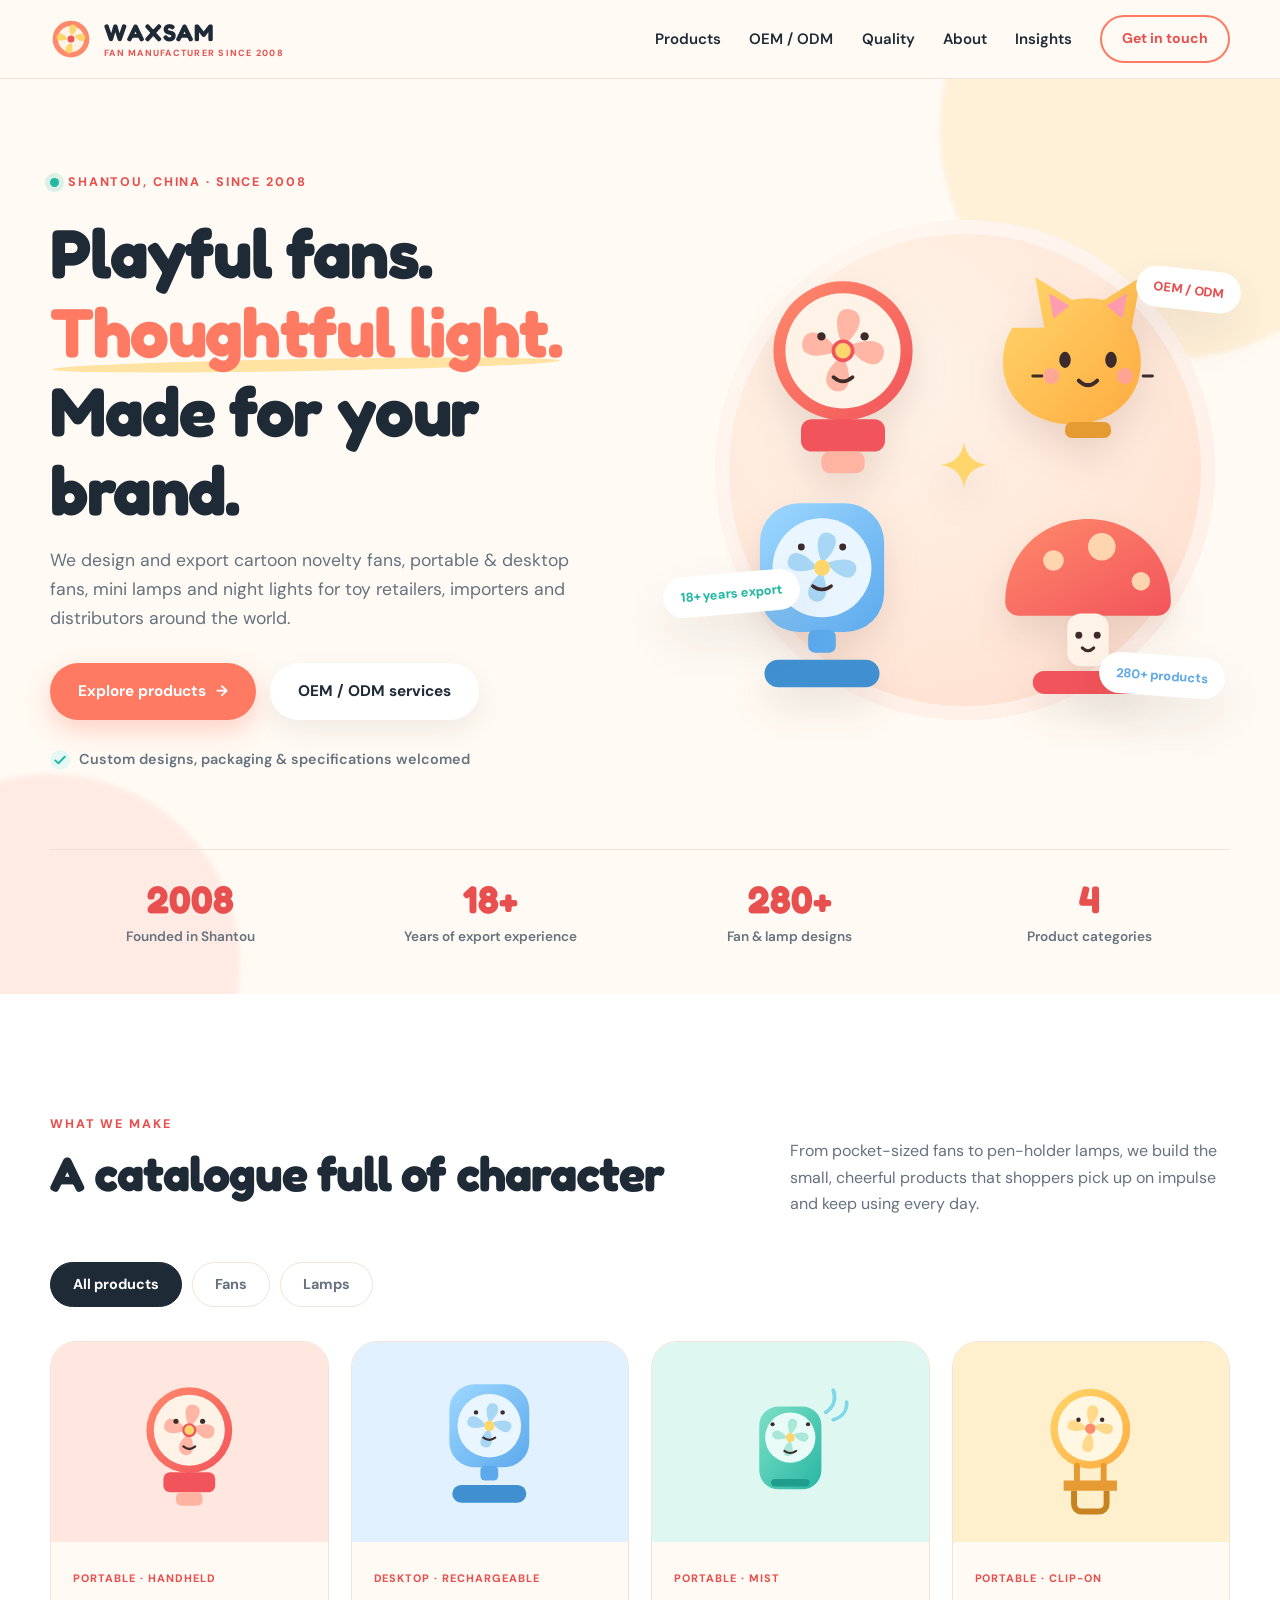
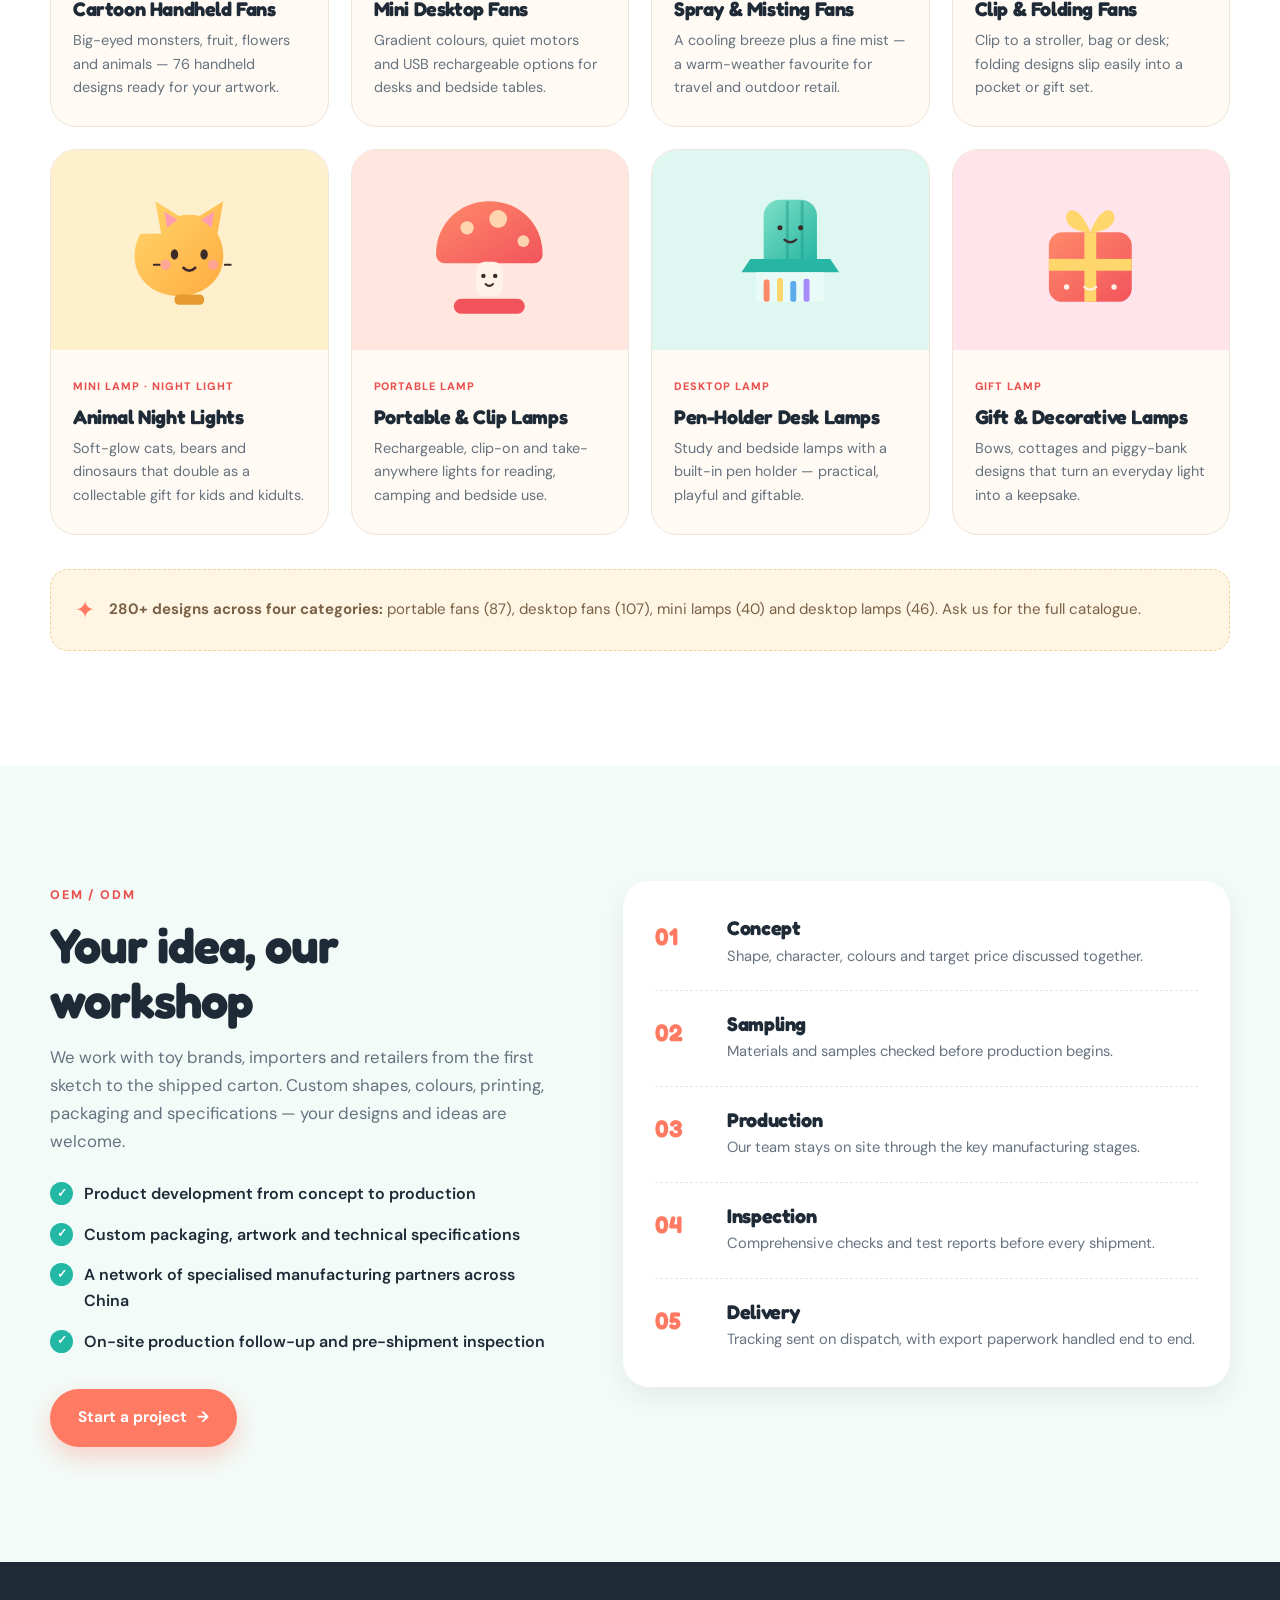
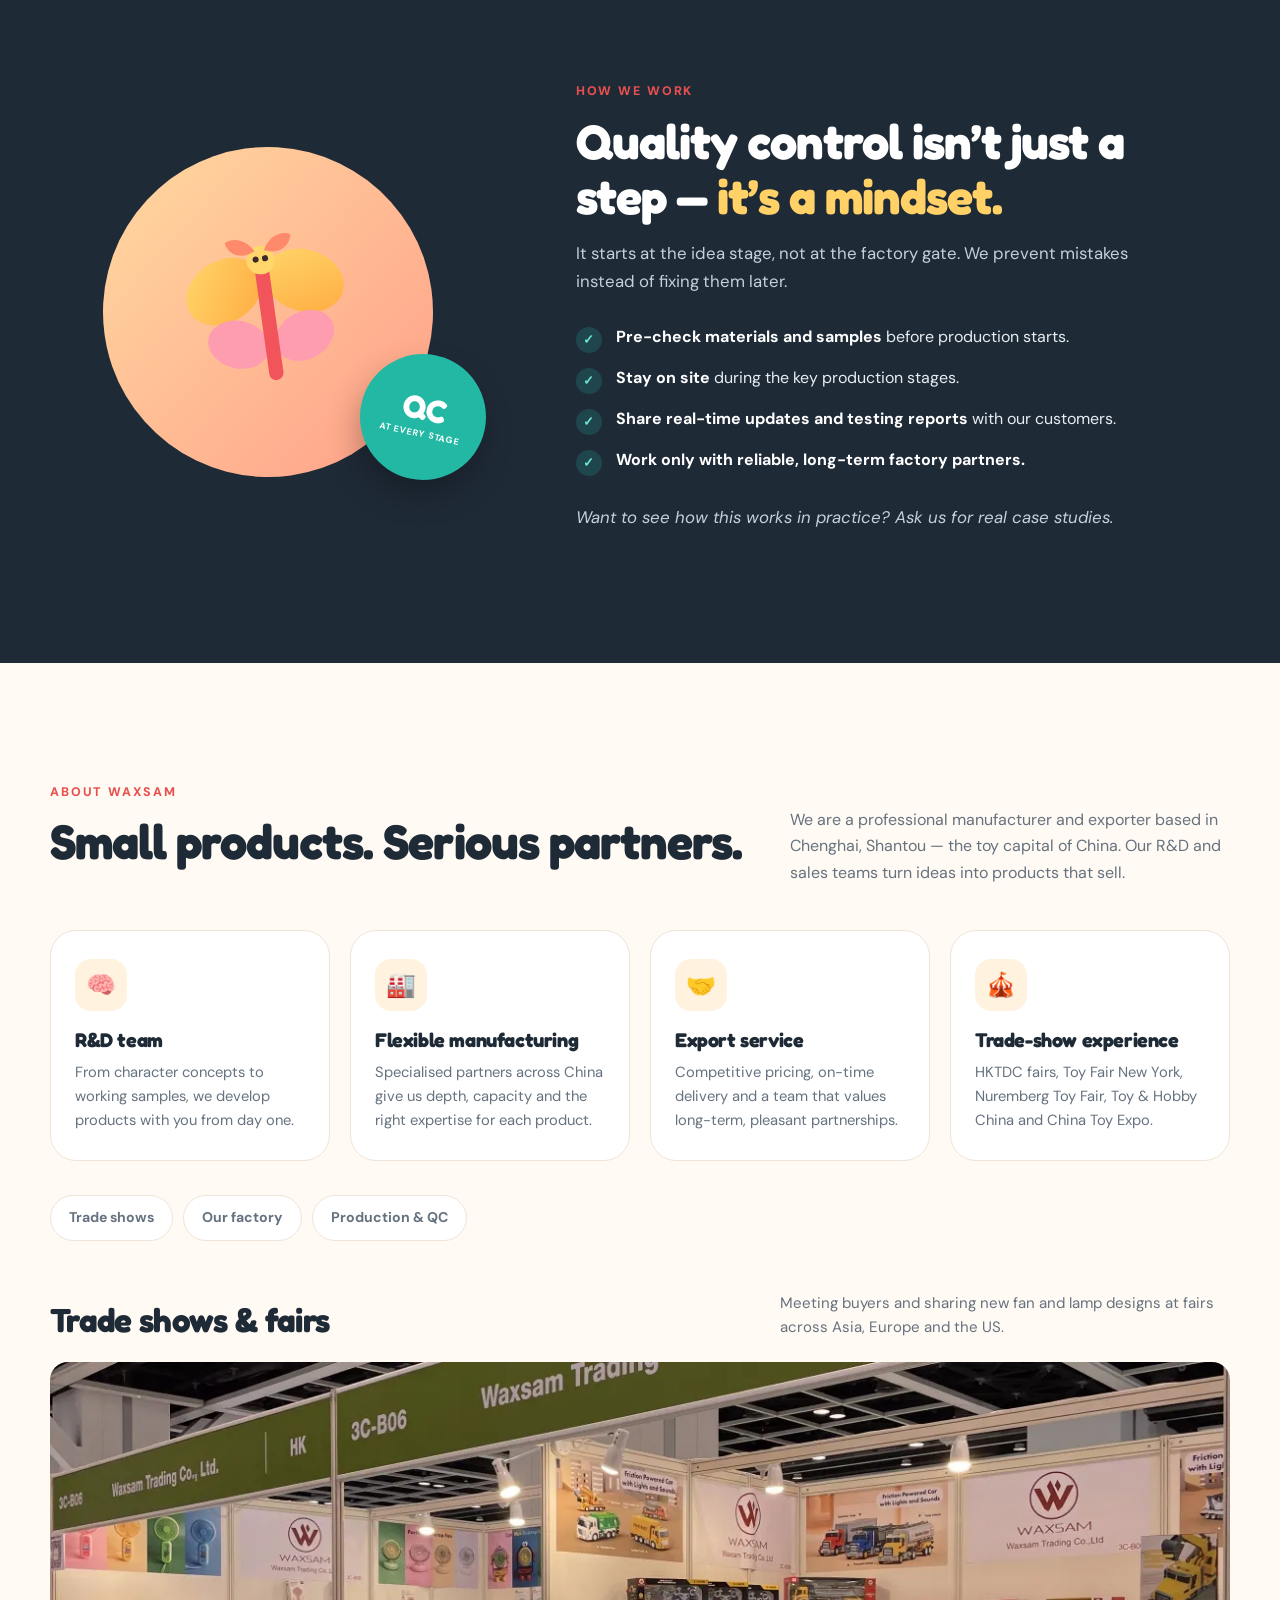
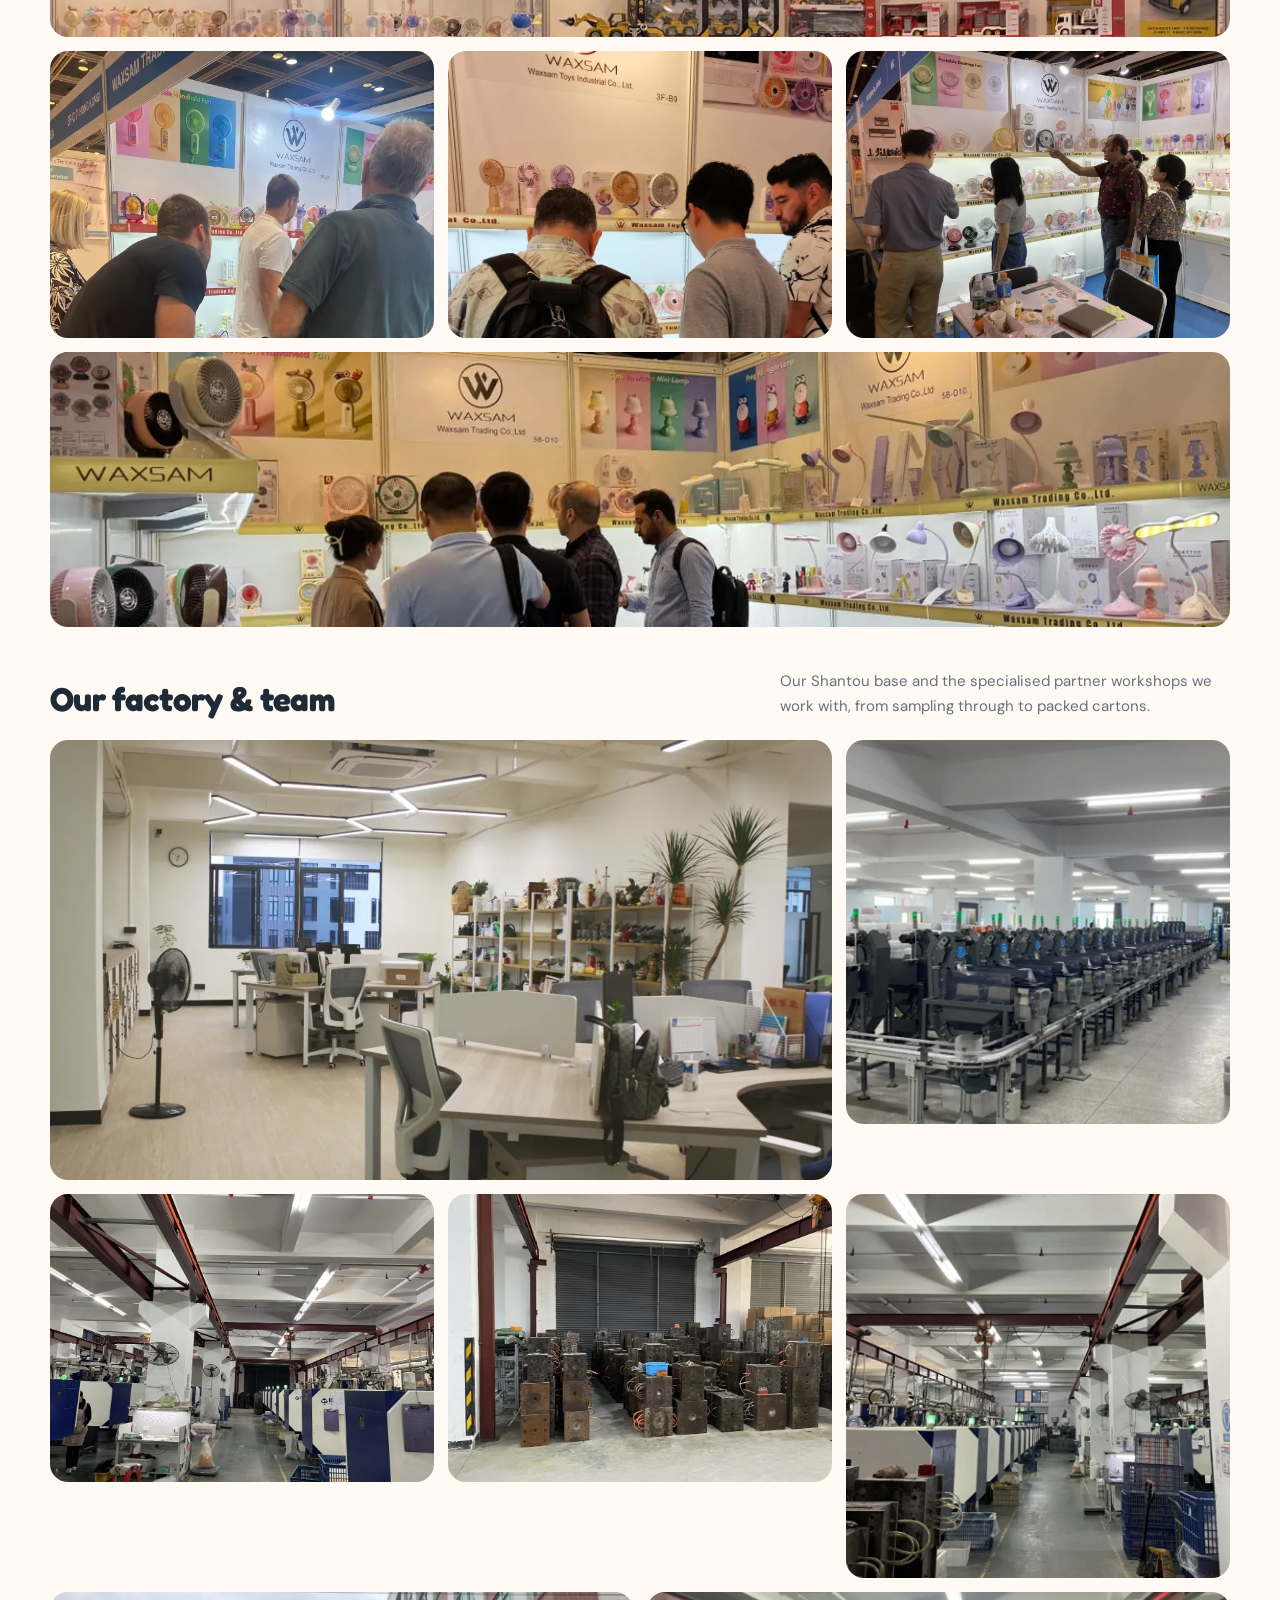
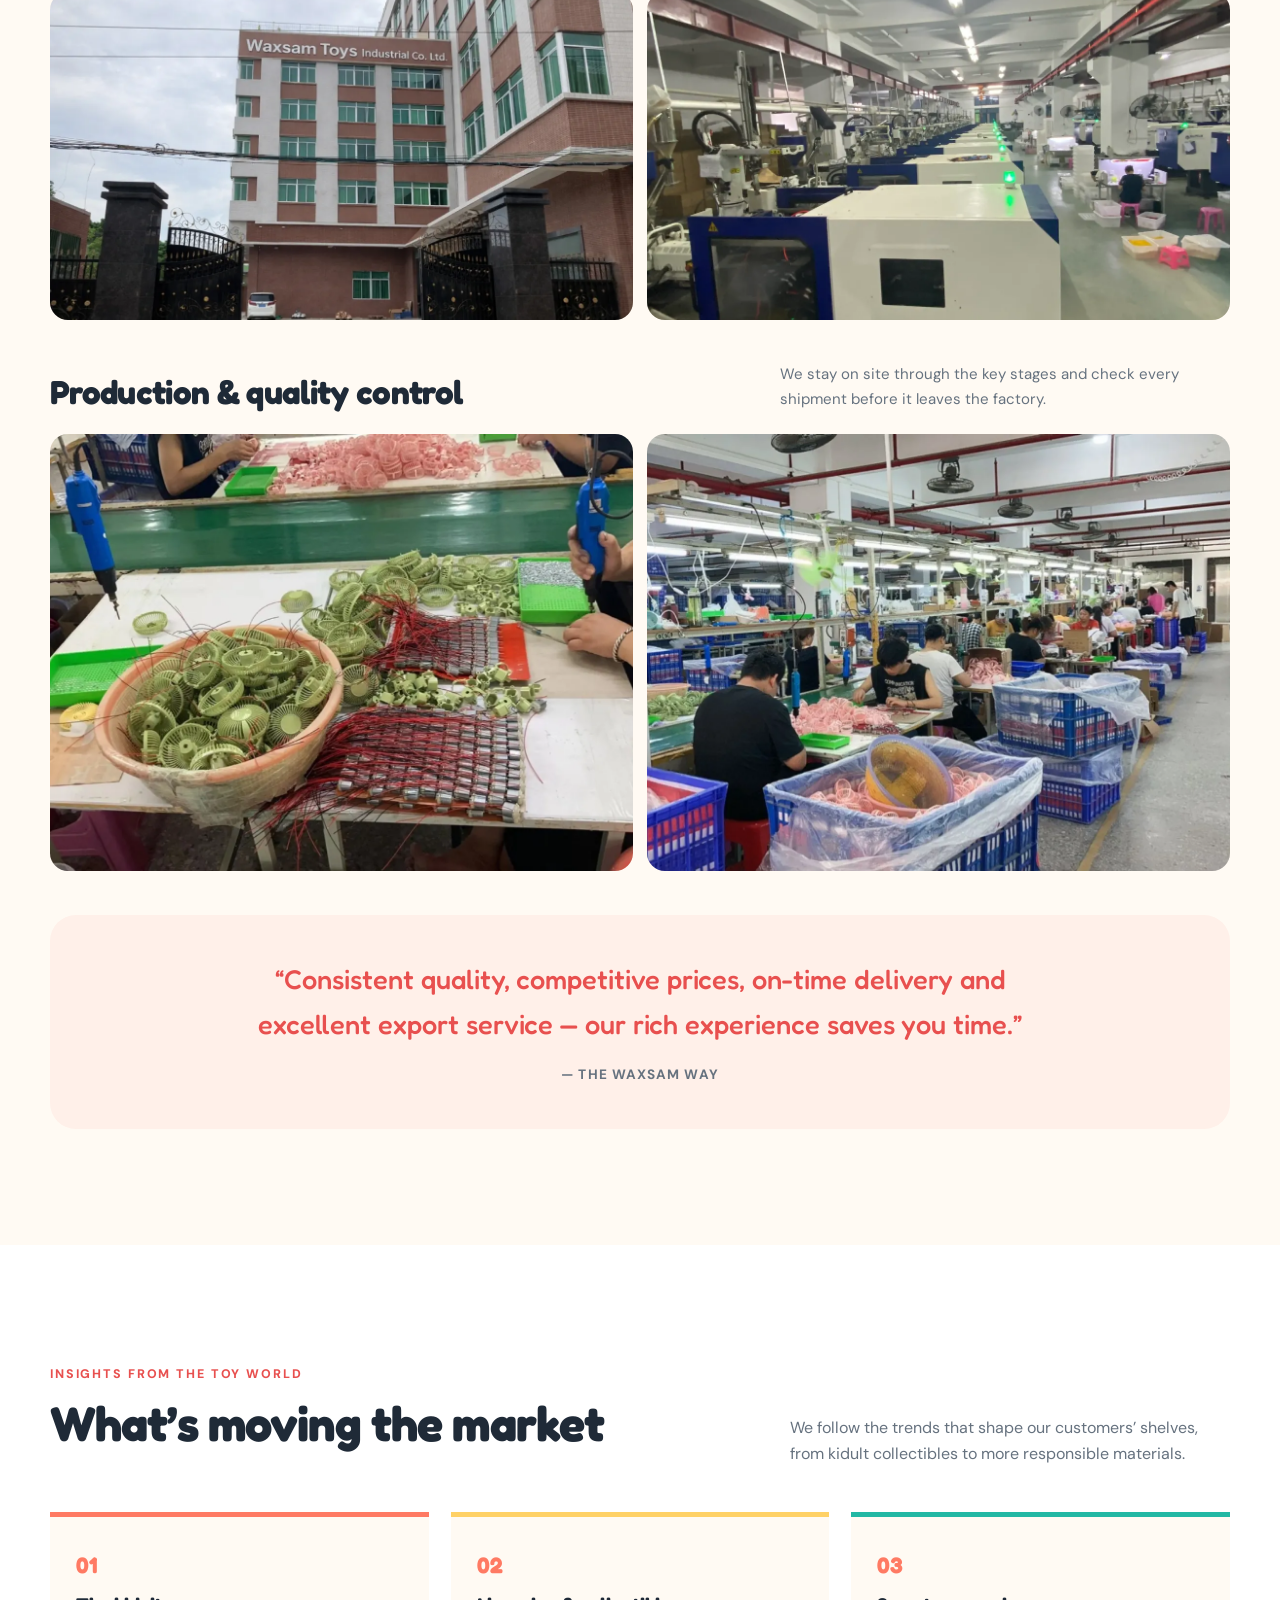
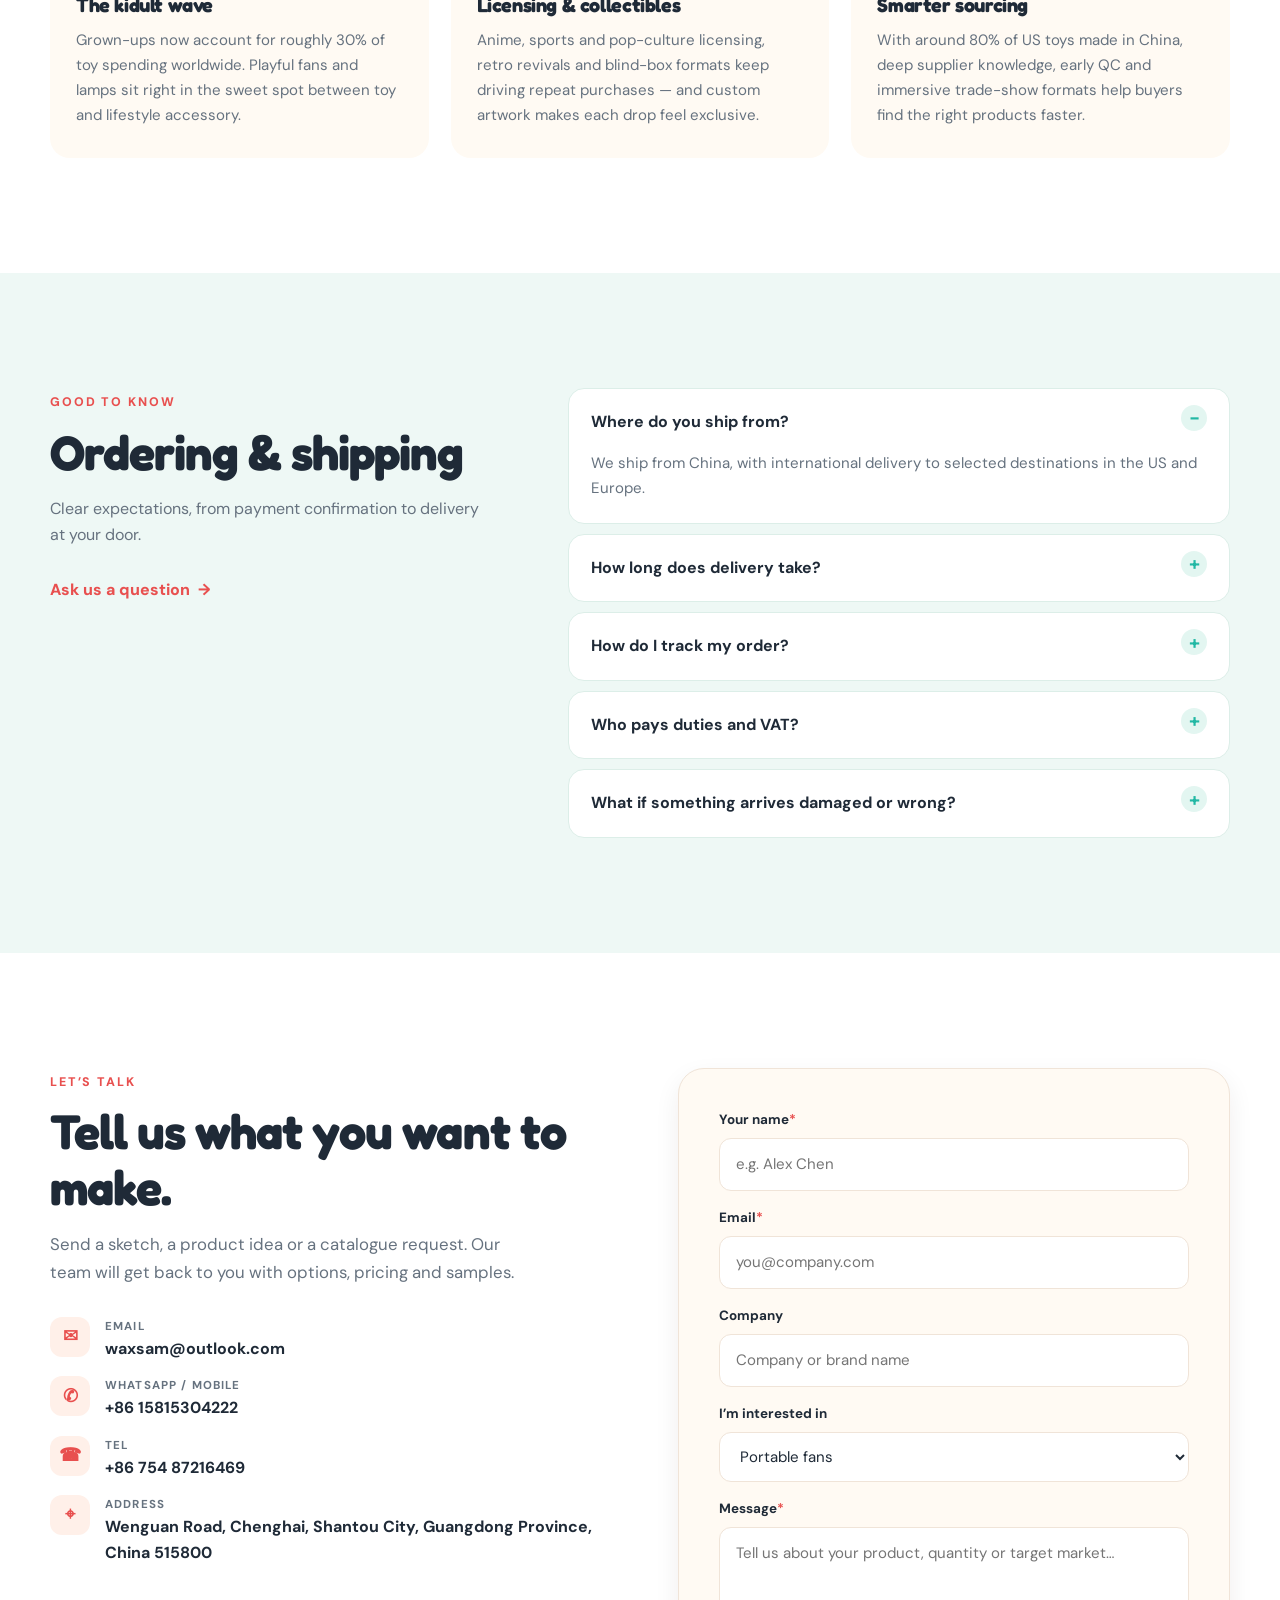
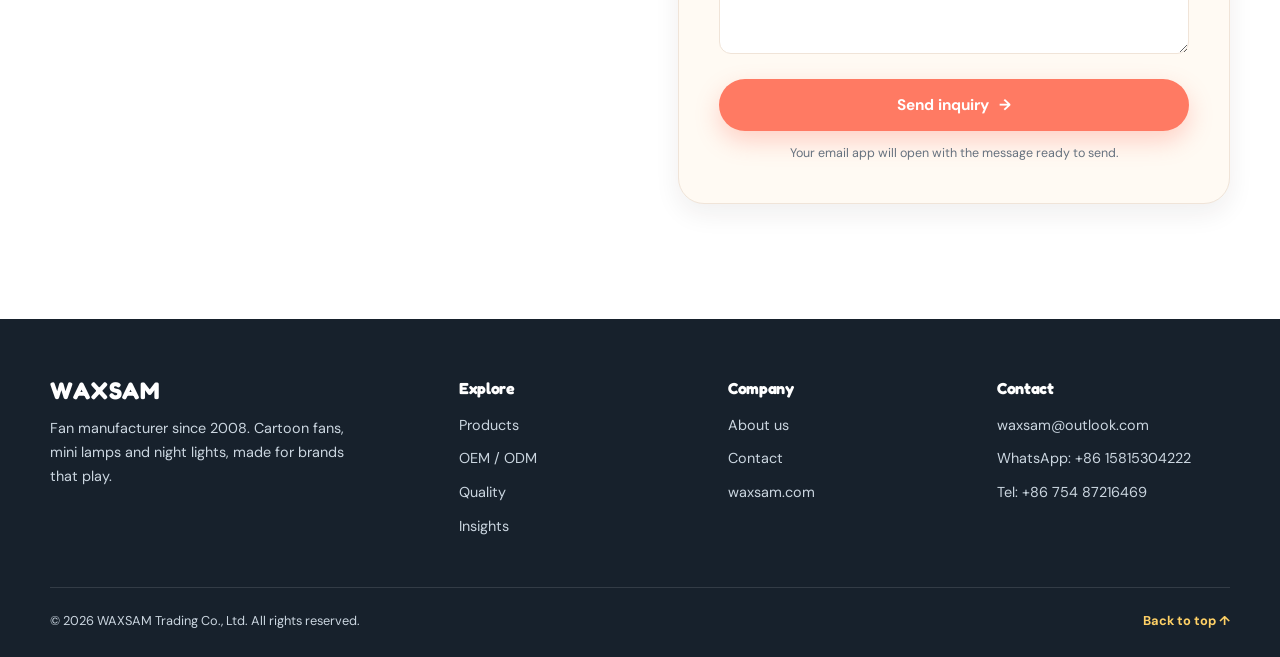
==== commit 4b897b87: "V1A: add trade show, factory and production photo galleries with optimised WebP images" ====
--- a/index.html
+++ b/index.html
@@ -210,6 +210,96 @@
           <article class="feature-card reveal"><span class="feature-icon" aria-hidden="true">🤝</span><h3>Export service</h3><p>Competitive pricing, on-time delivery and a team that values long-term, pleasant partnerships.</p></article>
           <article class="feature-card reveal"><span class="feature-icon" aria-hidden="true">🎪</span><h3>Trade-show experience</h3><p>HKTDC fairs, Toy Fair New York, Nuremberg Toy Fair, Toy &amp; Hobby China and China Toy Expo.</p></article>
         </div>
+
+        <div class="about-subnav reveal" aria-label="Photo galleries">
+          <a href="#tradeshows">Trade shows</a>
+          <a href="#factory">Our factory</a>
+          <a href="#production">Production &amp; QC</a>
+        </div>
+
+        <div class="photo-block reveal" id="tradeshows">
+          <div class="photo-head">
+            <h3>Trade shows &amp; fairs</h3>
+            <p>Meeting buyers and sharing new fan and lamp designs at fairs across Asia, Europe and the US.</p>
+          </div>
+          <div class="gallery gallery--tradeshows">
+            <figure class="gallery-item gallery-item--wide">
+              <img src="assets/gallery/tradeshow-banner-1.webp" alt="WAXSAM booth with cartoon fan displays at a trade fair" loading="lazy">
+              <figcaption>Booth &amp; product display</figcaption>
+            </figure>
+            <figure class="gallery-item">
+              <img src="assets/gallery/tradeshow-1.webp" alt="WAXSAM team at a toy trade show" loading="lazy">
+              <figcaption>Meeting buyers face to face</figcaption>
+            </figure>
+            <figure class="gallery-item">
+              <img src="assets/gallery/tradeshow-2.webp" alt="Cartoon fans and night lights on display at a fair" loading="lazy">
+              <figcaption>New designs on display</figcaption>
+            </figure>
+            <figure class="gallery-item">
+              <img src="assets/gallery/tradeshow-3.webp" alt="Visitors looking at WAXSAM products at a trade show" loading="lazy">
+              <figcaption>Trade-show visitors</figcaption>
+            </figure>
+            <figure class="gallery-item gallery-item--wide">
+              <img src="assets/gallery/tradeshow-banner-2.webp" alt="WAXSAM trade show banner with product highlights" loading="lazy">
+              <figcaption>Fairs across Asia, Europe and the US</figcaption>
+            </figure>
+          </div>
+        </div>
+
+        <div class="photo-block reveal" id="factory">
+          <div class="photo-head">
+            <h3>Our factory &amp; team</h3>
+            <p>Our Shantou base and the specialised partner workshops we work with, from sampling through to packed cartons.</p>
+          </div>
+          <div class="gallery gallery--factory">
+            <figure class="gallery-item">
+              <img src="assets/gallery/office.webp" alt="WAXSAM office and reception area in Shantou" loading="lazy">
+              <figcaption>Our Shantou office</figcaption>
+            </figure>
+            <figure class="gallery-item">
+              <img src="assets/gallery/workshop-1.webp" alt="Assembly workshop with production workstations" loading="lazy">
+              <figcaption>Assembly workshop</figcaption>
+            </figure>
+            <figure class="gallery-item">
+              <img src="assets/gallery/workshop-2.webp" alt="Quality checking area in the workshop" loading="lazy">
+              <figcaption>Quality checks</figcaption>
+            </figure>
+            <figure class="gallery-item">
+              <img src="assets/gallery/workshop-3.webp" alt="Storage shelves with packaged products" loading="lazy">
+              <figcaption>Warehouse &amp; stock</figcaption>
+            </figure>
+            <figure class="gallery-item">
+              <img src="assets/gallery/workshop-4.webp" alt="Team working in the production workshop" loading="lazy">
+              <figcaption>On-site follow-up</figcaption>
+            </figure>
+            <figure class="gallery-item">
+              <img src="assets/gallery/workshop-5.webp" alt="Packing area with cartons ready to ship" loading="lazy">
+              <figcaption>Packing &amp; dispatch</figcaption>
+            </figure>
+            <figure class="gallery-item">
+              <img src="assets/gallery/workshop-6.webp" alt="Manufacturing machinery and workstations" loading="lazy">
+              <figcaption>Manufacturing partners</figcaption>
+            </figure>
+          </div>
+        </div>
+
+        <div class="photo-block reveal" id="production">
+          <div class="photo-head">
+            <h3>Production &amp; quality control</h3>
+            <p>We stay on site through the key stages and check every shipment before it leaves the factory.</p>
+          </div>
+          <div class="gallery gallery--production">
+            <figure class="gallery-item">
+              <img src="assets/gallery/production-1.webp" alt="Worker assembling cartoon fans on the production line" loading="lazy">
+              <figcaption>Assembly line</figcaption>
+            </figure>
+            <figure class="gallery-item">
+              <img src="assets/gallery/production-2.webp" alt="Finished products being checked before packing" loading="lazy">
+              <figcaption>Pre-shipment inspection</figcaption>
+            </figure>
+          </div>
+        </div>
+
         <div class="principles reveal">
           <p>“Consistent quality, competitive prices, on-time delivery and excellent export service — our rich experience saves you time.”</p>
           <span>— The WAXSAM way</span>
--- a/styles.css
+++ b/styles.css
@@ -244,6 +244,39 @@
 .reveal { opacity: 0; transform: translateY(24px); transition: opacity .7s ease, transform .7s ease; }
 .reveal.is-visible { opacity: 1; transform: none; }
 
+/* ---------- About photo galleries (V1A) ---------- */
+.about-subnav { display: flex; flex-wrap: wrap; gap: 10px; margin: 34px 0 8px; }
+.about-subnav a {
+  padding: 10px 18px; border-radius: 999px; background: #fff; border: 1px solid var(--line);
+  font-weight: 700; font-size: .88rem; color: var(--muted); transition: all .2s ease;
+}
+.about-subnav a:hover { border-color: var(--coral); color: var(--coral-dark); transform: translateY(-2px); }
+.photo-block { scroll-margin-top: 96px; padding-top: 42px; }
+.photo-head { display: flex; flex-wrap: wrap; align-items: end; justify-content: space-between; gap: 18px; margin-bottom: 22px; }
+.photo-head h3 { font-size: clamp(1.5rem, 2.6vw, 2.15rem); margin: 0; }
+.photo-head p { max-width: 450px; margin: 0; color: var(--muted); font-size: .94rem; }
+.gallery { display: grid; grid-template-columns: repeat(6, 1fr); gap: 14px; }
+.gallery-item { position: relative; margin: 0; grid-column: span 2; overflow: hidden; border-radius: 18px; background: #eee; }
+.gallery-item img { width: 100%; height: 100%; object-fit: cover; display: block; transition: transform .5s ease; }
+.gallery-item:hover img { transform: scale(1.06); }
+.gallery-item figcaption {
+  position: absolute; left: 0; right: 0; bottom: 0; padding: 28px 14px 12px;
+  background: linear-gradient(transparent, rgba(18, 24, 31, .8)); color: #fff;
+  font-size: .78rem; font-weight: 700; opacity: 0; transform: translateY(8px);
+  transition: opacity .3s ease, transform .3s ease;
+}
+.gallery-item:hover figcaption, .gallery-item:focus-within figcaption { opacity: 1; transform: none; }
+.gallery-item--wide { grid-column: 1 / -1; }
+.gallery--tradeshows .gallery-item--wide { aspect-ratio: 4.3 / 1; }
+.gallery--factory .gallery-item:nth-child(1) { grid-column: span 4; aspect-ratio: 16 / 9; }
+.gallery--factory .gallery-item:nth-child(2) { grid-column: span 2; aspect-ratio: 1 / 1; }
+.gallery--factory .gallery-item:nth-child(3),
+.gallery--factory .gallery-item:nth-child(4) { grid-column: span 2; aspect-ratio: 4 / 3; }
+.gallery--factory .gallery-item:nth-child(5) { grid-column: span 2; aspect-ratio: 1 / 1; }
+.gallery--factory .gallery-item:nth-child(6),
+.gallery--factory .gallery-item:nth-child(7) { grid-column: span 3; aspect-ratio: 16 / 9; }
+.gallery--production .gallery-item { grid-column: span 3; aspect-ratio: 4 / 3; }
+
 /* ---------- Responsive ---------- */
 @media (max-width: 1000px) {
   .product-grid, .feature-grid { grid-template-columns: repeat(2, 1fr); }
@@ -255,6 +288,9 @@
   .oem-grid, .quality-grid, .service-grid, .contact-grid { grid-template-columns: 1fr; }
   .quality-art { min-height: 300px; }
   .insight-grid { grid-template-columns: 1fr; }
+  .photo-head { flex-direction: column; align-items: flex-start; }
+  .gallery-item, .gallery--factory .gallery-item:nth-child(n), .gallery--production .gallery-item { grid-column: span 3; aspect-ratio: 4 / 3; }
+  .gallery-item--wide { grid-column: 1 / -1; aspect-ratio: 16 / 5; }
   .footer-grid { grid-template-columns: 1fr 1fr; }
 }
 @media (max-width: 760px) {
@@ -270,6 +306,10 @@
   .badge-two { left: -2%; }
   .product-grid, .feature-grid { grid-template-columns: 1fr; }
   .process { padding: 8px 20px; }
+  .gallery { grid-template-columns: 1fr; gap: 12px; }
+  .gallery-item, .gallery--factory .gallery-item:nth-child(n), .gallery--production .gallery-item { grid-column: 1 / -1; aspect-ratio: 4 / 3; }
+  .gallery-item--wide { grid-column: 1 / -1; aspect-ratio: 16 / 6; }
+  .gallery-item figcaption { opacity: 1; transform: none; }
   .footer-grid { grid-template-columns: 1fr; }
   .footer-bottom { flex-direction: column; }
 }
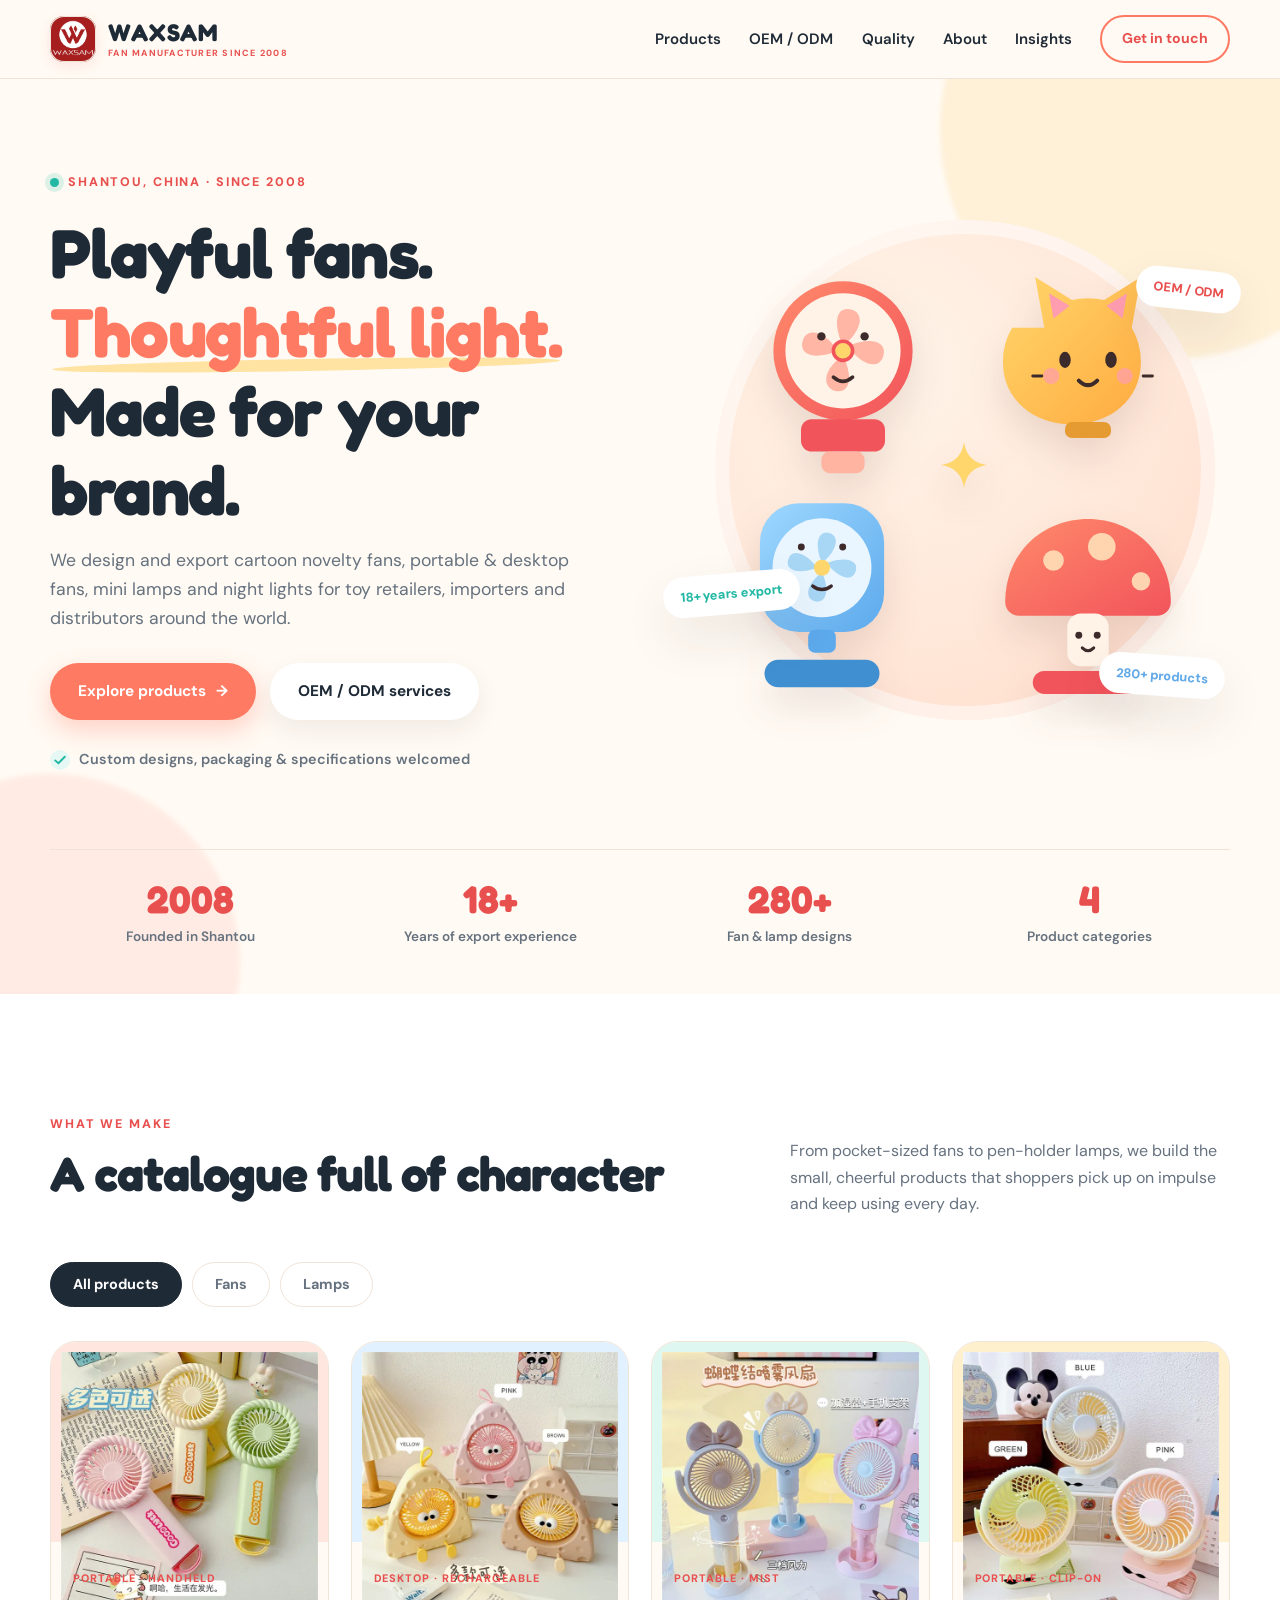
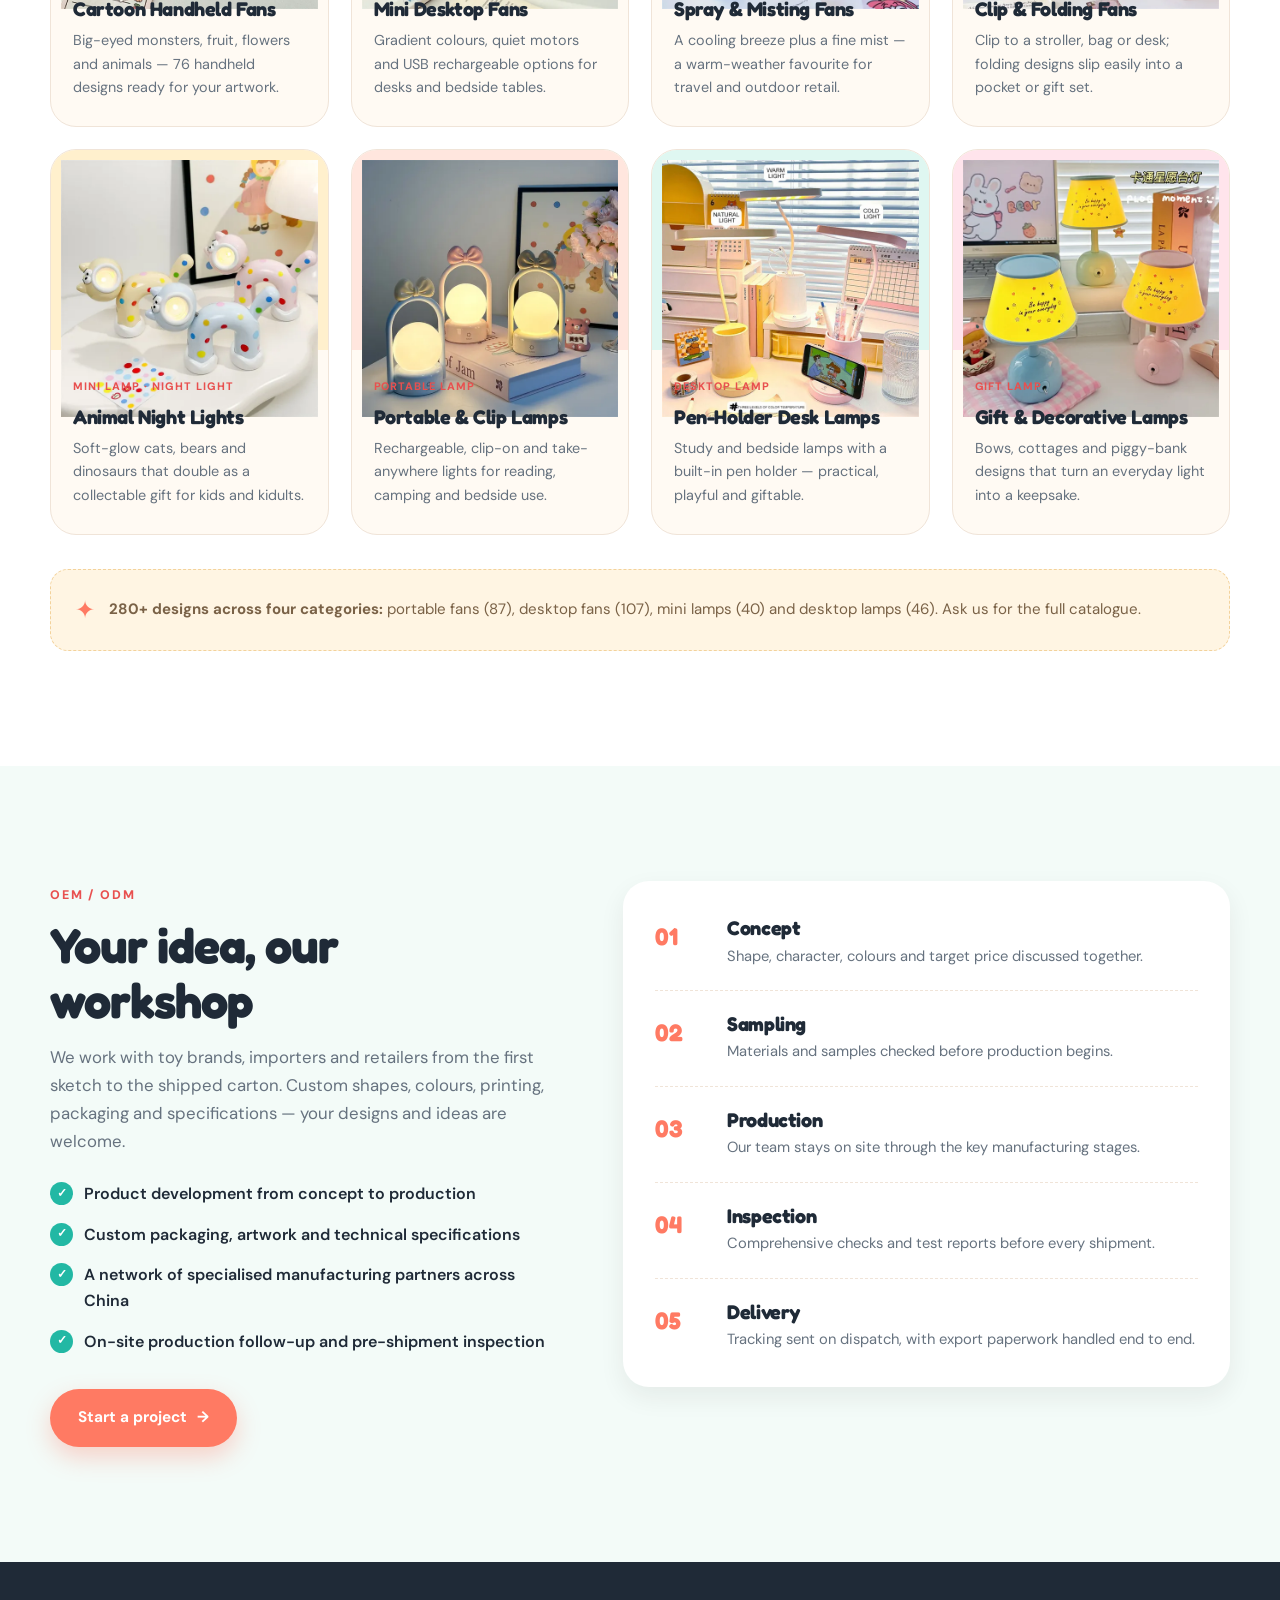
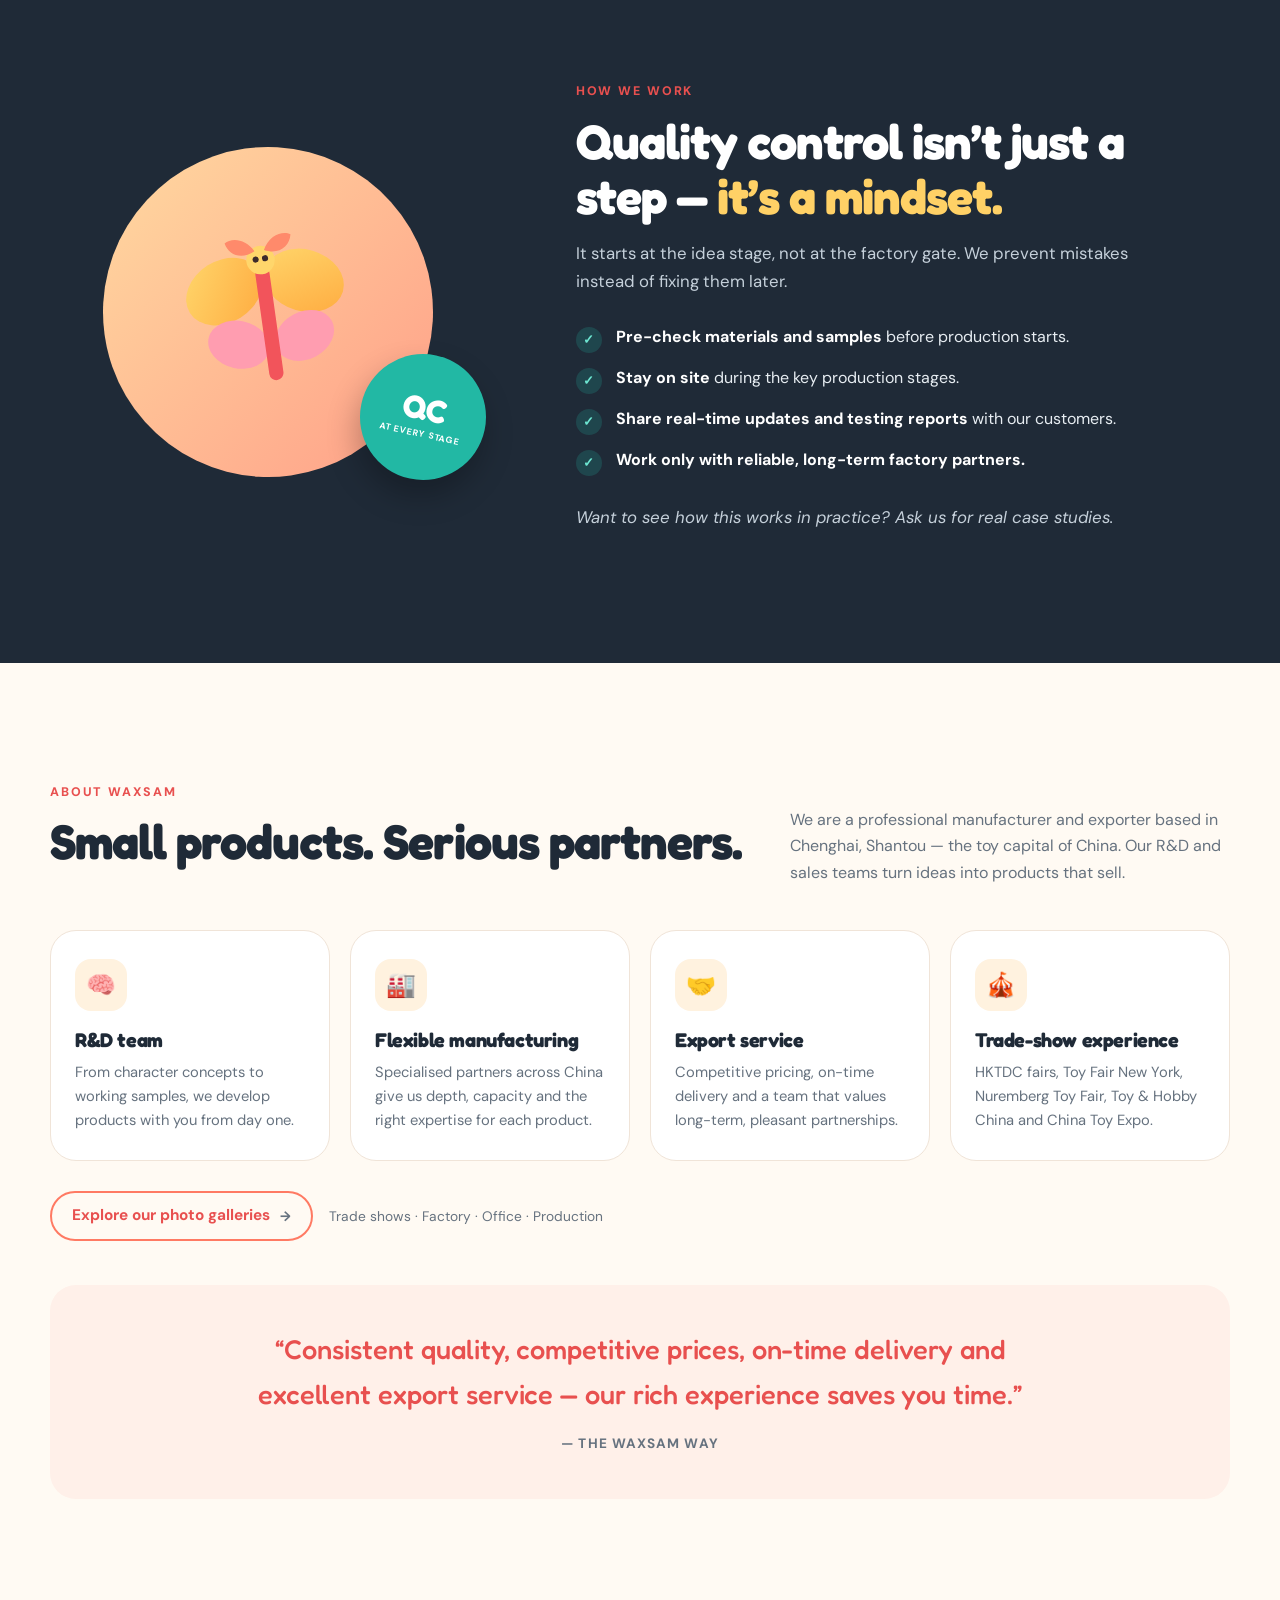
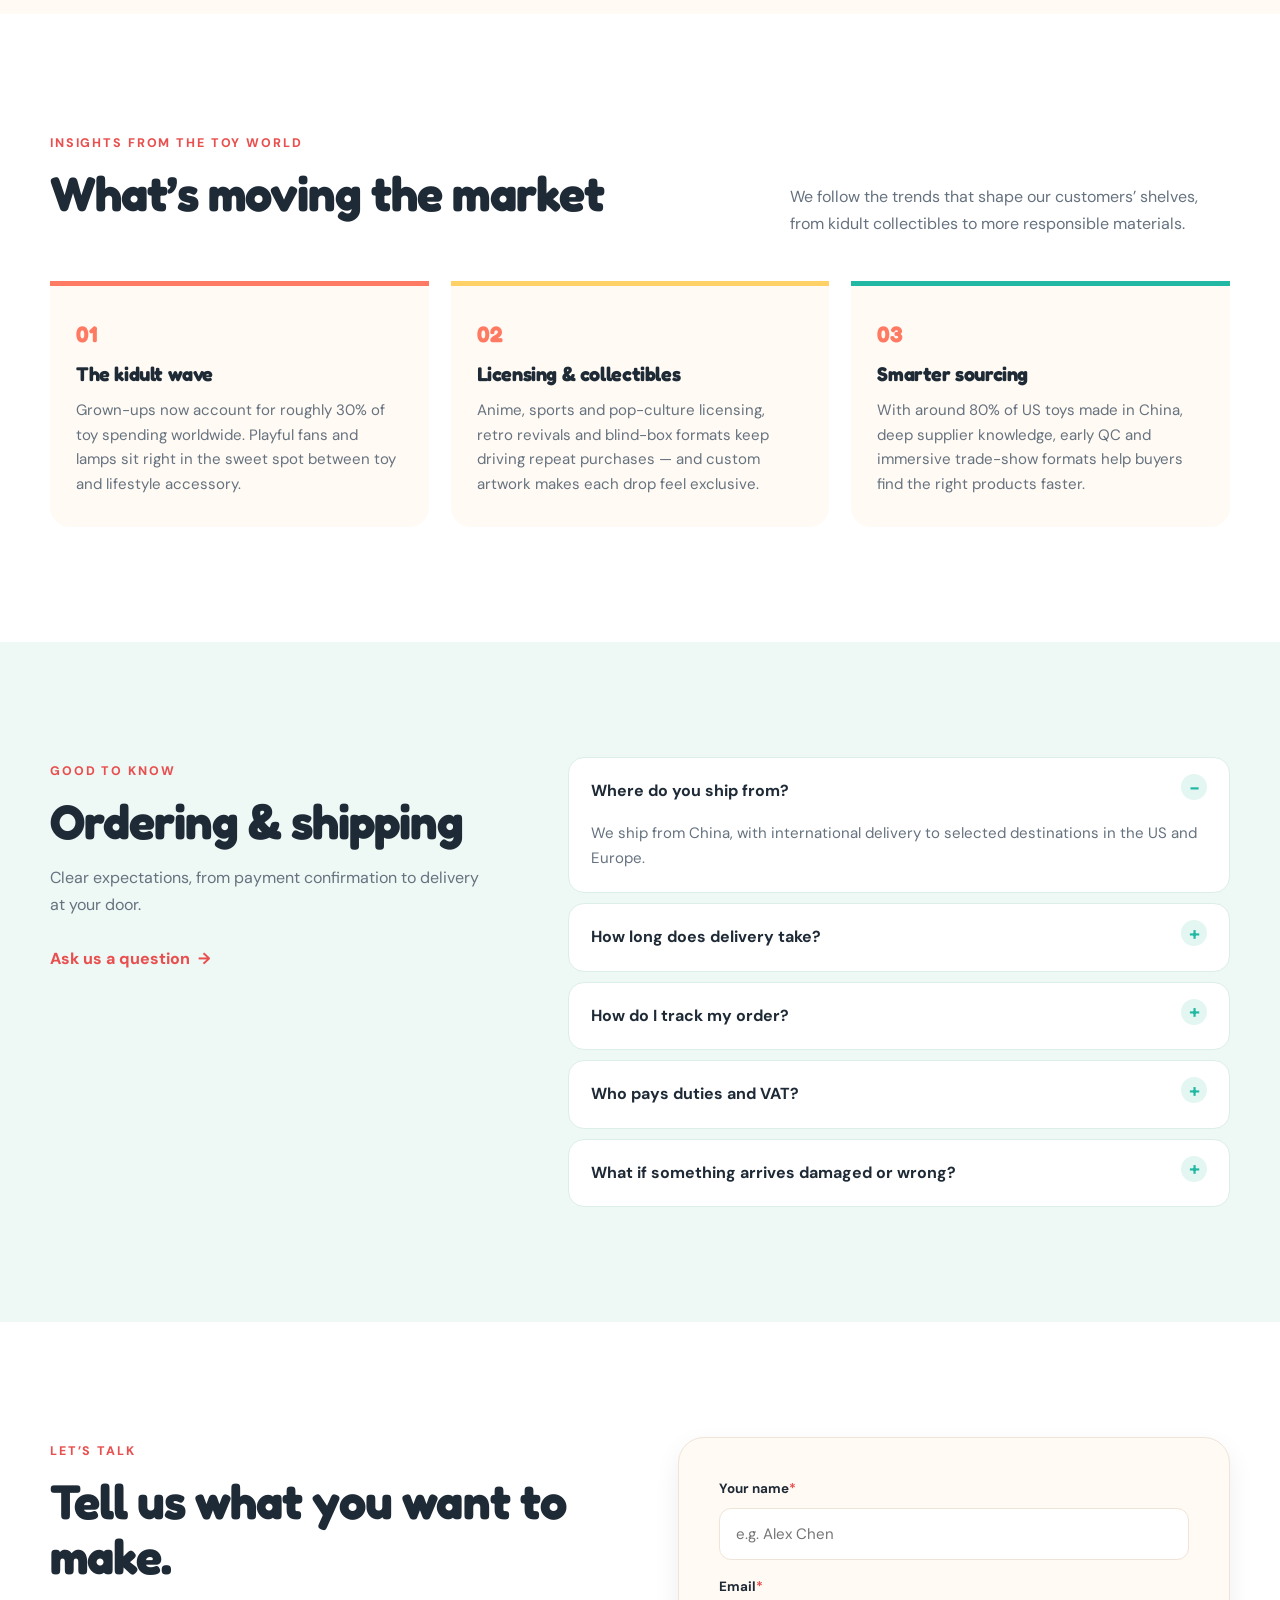
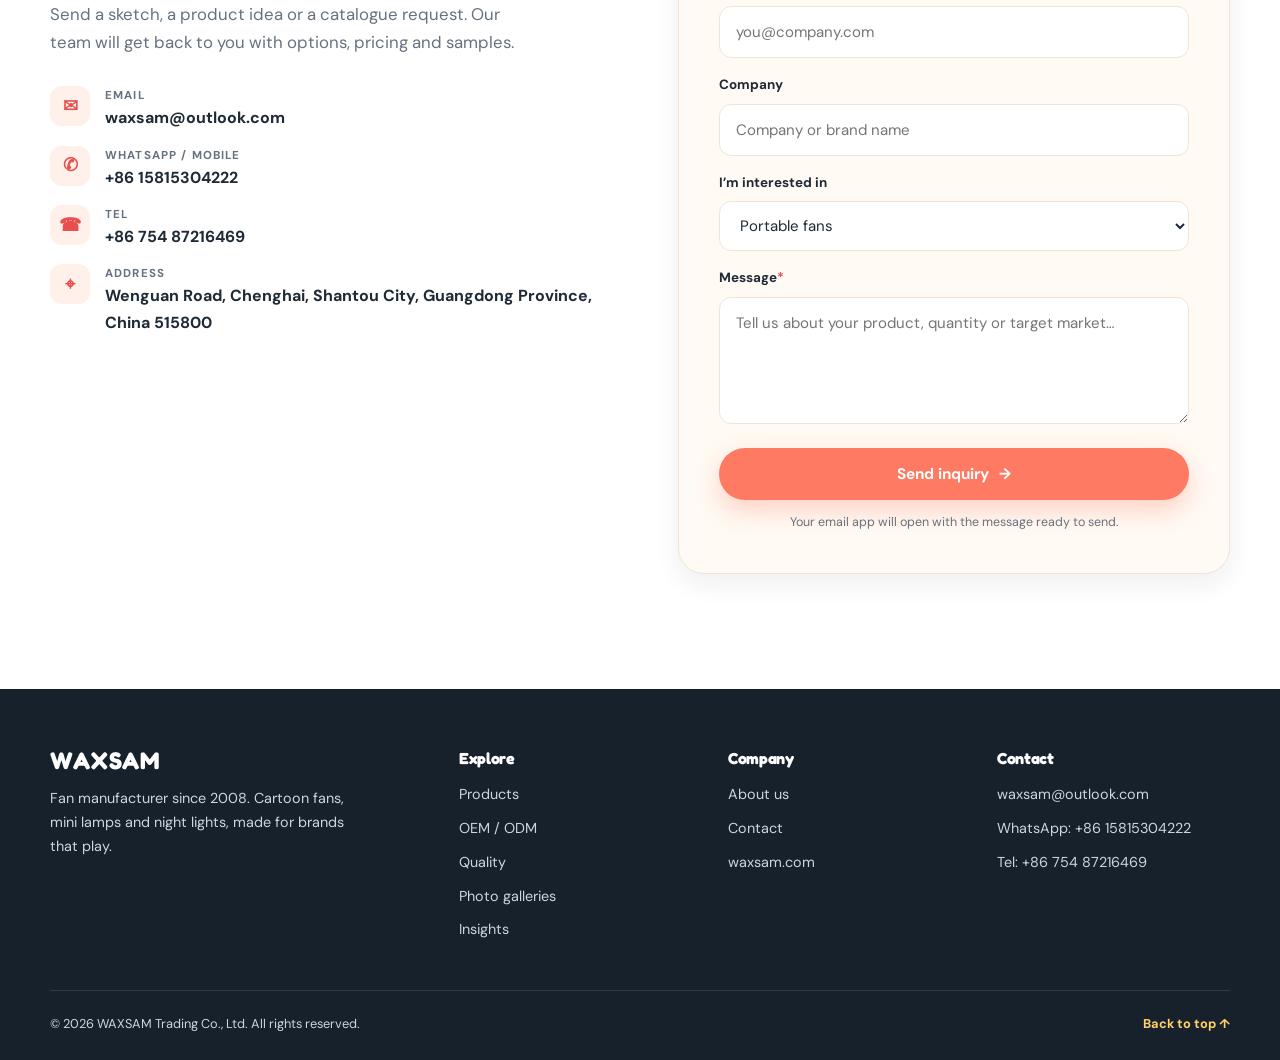
==== commit b8bfbb36: "V1B: real product photos, About gallery subpages, styled logo and private office images" ====
--- a/index.html
+++ b/index.html
@@ -1,5 +1,5 @@
 <!DOCTYPE html>
-<html lang="en">
+<html lang="en" style="--logo: url('assets/logo.jpg')">
 <head>
   <meta charset="UTF-8">
   <meta name="viewport" content="width=device-width, initial-scale=1.0">
@@ -22,9 +22,7 @@
   <header class="site-header" id="top">
     <div class="container header-inner">
       <a class="brand" href="#top" aria-label="WAXSAM home">
-        <span class="brand-mark" aria-hidden="true">
-          <svg viewBox="0 0 48 48"><circle cx="24" cy="24" r="21" fill="#ff8a6b"/><circle cx="24" cy="24" r="15" fill="#fff3e8"/><path d="M24 20c-4-9-1-14 4-12 4 2 3 8-4 12zM28 20c9-4 14-1 12 4-2 4-8 3-12-4zM24 28c4 9 1 14-4 12-4-2-3-8 4-12zM20 24c-9 4-14 1-12-4 2-4 8-3 12 4z" fill="#ffd66b"/><circle cx="24" cy="24" r="4" fill="#f2545b"/></svg>
-        </span>
+        <span class="brand-mark" role="img" aria-label="WAXSAM logo"></span>
         <span class="brand-text">WAXSAM<small>FAN MANUFACTURER SINCE 2008</small></span>
       </a>
 
@@ -36,7 +34,7 @@
         <a href="#products">Products</a>
         <a href="#oem">OEM / ODM</a>
         <a href="#quality">Quality</a>
-        <a href="#about">About</a>
+        <a href="about/">About</a>
         <a href="#insights">Insights</a>
         <a class="btn btn-small btn-outline" href="#contact">Get in touch</a>
       </nav>
@@ -105,35 +103,35 @@
 
         <div class="product-grid">
           <article class="product-card reveal" data-category="fan">
-            <div class="product-art art-coral"><svg viewBox="0 0 200 200"><use href="assets/product-art.svg#fan-handheld"/></svg></div>
+            <div class="product-art art-coral"><img src="assets/products/handheld-fan.webp" alt="Cartoon handheld fan" loading="lazy"></div>
             <div class="product-body"><span class="tag">Portable · Handheld</span><h3>Cartoon Handheld Fans</h3><p>Big-eyed monsters, fruit, flowers and animals — 76 handheld designs ready for your artwork.</p></div>
           </article>
           <article class="product-card reveal" data-category="fan">
-            <div class="product-art art-sky"><svg viewBox="0 0 200 200"><use href="assets/product-art.svg#fan-desktop"/></svg></div>
+            <div class="product-art art-sky"><img src="assets/products/desktop-fan.webp" alt="Mini desktop fan" loading="lazy"></div>
             <div class="product-body"><span class="tag">Desktop · Rechargeable</span><h3>Mini Desktop Fans</h3><p>Gradient colours, quiet motors and USB rechargeable options for desks and bedside tables.</p></div>
           </article>
           <article class="product-card reveal" data-category="fan">
-            <div class="product-art art-mint"><svg viewBox="0 0 200 200"><use href="assets/product-art.svg#fan-mist"/></svg></div>
+            <div class="product-art art-mint"><img src="assets/products/misting-fan.webp" alt="Spray misting fan" loading="lazy"></div>
             <div class="product-body"><span class="tag">Portable · Mist</span><h3>Spray &amp; Misting Fans</h3><p>A cooling breeze plus a fine mist — a warm-weather favourite for travel and outdoor retail.</p></div>
           </article>
           <article class="product-card reveal" data-category="fan">
-            <div class="product-art art-sun"><svg viewBox="0 0 200 200"><use href="assets/product-art.svg#fan-clip"/></svg></div>
+            <div class="product-art art-sun"><img src="assets/products/clip-fan.webp" alt="Clip-on fan" loading="lazy"></div>
             <div class="product-body"><span class="tag">Portable · Clip-on</span><h3>Clip &amp; Folding Fans</h3><p>Clip to a stroller, bag or desk; folding designs slip easily into a pocket or gift set.</p></div>
           </article>
           <article class="product-card reveal" data-category="lamp">
-            <div class="product-art art-sun"><svg viewBox="0 0 200 200"><use href="assets/product-art.svg#lamp-cat"/></svg></div>
+            <div class="product-art art-sun"><img src="assets/products/cat-night-light.webp" alt="Cat-shaped night light" loading="lazy"></div>
             <div class="product-body"><span class="tag">Mini lamp · Night light</span><h3>Animal Night Lights</h3><p>Soft-glow cats, bears and dinosaurs that double as a collectable gift for kids and kidults.</p></div>
           </article>
           <article class="product-card reveal" data-category="lamp">
-            <div class="product-art art-coral"><svg viewBox="0 0 200 200"><use href="assets/product-art.svg#lamp-mushroom"/></svg></div>
+            <div class="product-art art-coral"><img src="assets/products/portable-lamp.webp" alt="Portable clip lamp" loading="lazy"></div>
             <div class="product-body"><span class="tag">Portable lamp</span><h3>Portable &amp; Clip Lamps</h3><p>Rechargeable, clip-on and take-anywhere lights for reading, camping and bedside use.</p></div>
           </article>
           <article class="product-card reveal" data-category="lamp">
-            <div class="product-art art-mint"><svg viewBox="0 0 200 200"><use href="assets/product-art.svg#lamp-pen"/></svg></div>
+            <div class="product-art art-mint"><img src="assets/products/pen-holder-lamp.webp" alt="Pen-holder desk lamp" loading="lazy"></div>
             <div class="product-body"><span class="tag">Desktop lamp</span><h3>Pen-Holder Desk Lamps</h3><p>Study and bedside lamps with a built-in pen holder — practical, playful and giftable.</p></div>
           </article>
           <article class="product-card reveal" data-category="lamp">
-            <div class="product-art art-rose"><svg viewBox="0 0 200 200"><use href="assets/product-art.svg#lamp-gift"/></svg></div>
+            <div class="product-art art-rose"><img src="assets/products/gift-lamp.webp" alt="Gift and decorative lamp" loading="lazy"></div>
             <div class="product-body"><span class="tag">Gift lamp</span><h3>Gift &amp; Decorative Lamps</h3><p>Bows, cottages and piggy-bank designs that turn an everyday light into a keepsake.</p></div>
           </article>
         </div>
@@ -211,93 +209,9 @@
           <article class="feature-card reveal"><span class="feature-icon" aria-hidden="true">🎪</span><h3>Trade-show experience</h3><p>HKTDC fairs, Toy Fair New York, Nuremberg Toy Fair, Toy &amp; Hobby China and China Toy Expo.</p></article>
         </div>
 
-        <div class="about-subnav reveal" aria-label="Photo galleries">
-          <a href="#tradeshows">Trade shows</a>
-          <a href="#factory">Our factory</a>
-          <a href="#production">Production &amp; QC</a>
-        </div>
-
-        <div class="photo-block reveal" id="tradeshows">
-          <div class="photo-head">
-            <h3>Trade shows &amp; fairs</h3>
-            <p>Meeting buyers and sharing new fan and lamp designs at fairs across Asia, Europe and the US.</p>
-          </div>
-          <div class="gallery gallery--tradeshows">
-            <figure class="gallery-item gallery-item--wide">
-              <img src="assets/gallery/tradeshow-banner-1.webp" alt="WAXSAM booth with cartoon fan displays at a trade fair" loading="lazy">
-              <figcaption>Booth &amp; product display</figcaption>
-            </figure>
-            <figure class="gallery-item">
-              <img src="assets/gallery/tradeshow-1.webp" alt="WAXSAM team at a toy trade show" loading="lazy">
-              <figcaption>Meeting buyers face to face</figcaption>
-            </figure>
-            <figure class="gallery-item">
-              <img src="assets/gallery/tradeshow-2.webp" alt="Cartoon fans and night lights on display at a fair" loading="lazy">
-              <figcaption>New designs on display</figcaption>
-            </figure>
-            <figure class="gallery-item">
-              <img src="assets/gallery/tradeshow-3.webp" alt="Visitors looking at WAXSAM products at a trade show" loading="lazy">
-              <figcaption>Trade-show visitors</figcaption>
-            </figure>
-            <figure class="gallery-item gallery-item--wide">
-              <img src="assets/gallery/tradeshow-banner-2.webp" alt="WAXSAM trade show banner with product highlights" loading="lazy">
-              <figcaption>Fairs across Asia, Europe and the US</figcaption>
-            </figure>
-          </div>
-        </div>
-
-        <div class="photo-block reveal" id="factory">
-          <div class="photo-head">
-            <h3>Our factory &amp; team</h3>
-            <p>Our Shantou base and the specialised partner workshops we work with, from sampling through to packed cartons.</p>
-          </div>
-          <div class="gallery gallery--factory">
-            <figure class="gallery-item">
-              <img src="assets/gallery/office.webp" alt="WAXSAM office and reception area in Shantou" loading="lazy">
-              <figcaption>Our Shantou office</figcaption>
-            </figure>
-            <figure class="gallery-item">
-              <img src="assets/gallery/workshop-1.webp" alt="Assembly workshop with production workstations" loading="lazy">
-              <figcaption>Assembly workshop</figcaption>
-            </figure>
-            <figure class="gallery-item">
-              <img src="assets/gallery/workshop-2.webp" alt="Quality checking area in the workshop" loading="lazy">
-              <figcaption>Quality checks</figcaption>
-            </figure>
-            <figure class="gallery-item">
-              <img src="assets/gallery/workshop-3.webp" alt="Storage shelves with packaged products" loading="lazy">
-              <figcaption>Warehouse &amp; stock</figcaption>
-            </figure>
-            <figure class="gallery-item">
-              <img src="assets/gallery/workshop-4.webp" alt="Team working in the production workshop" loading="lazy">
-              <figcaption>On-site follow-up</figcaption>
-            </figure>
-            <figure class="gallery-item">
-              <img src="assets/gallery/workshop-5.webp" alt="Packing area with cartons ready to ship" loading="lazy">
-              <figcaption>Packing &amp; dispatch</figcaption>
-            </figure>
-            <figure class="gallery-item">
-              <img src="assets/gallery/workshop-6.webp" alt="Manufacturing machinery and workstations" loading="lazy">
-              <figcaption>Manufacturing partners</figcaption>
-            </figure>
-          </div>
-        </div>
-
-        <div class="photo-block reveal" id="production">
-          <div class="photo-head">
-            <h3>Production &amp; quality control</h3>
-            <p>We stay on site through the key stages and check every shipment before it leaves the factory.</p>
-          </div>
-          <div class="gallery gallery--production">
-            <figure class="gallery-item">
-              <img src="assets/gallery/production-1.webp" alt="Worker assembling cartoon fans on the production line" loading="lazy">
-              <figcaption>Assembly line</figcaption>
-            </figure>
-            <figure class="gallery-item">
-              <img src="assets/gallery/production-2.webp" alt="Finished products being checked before packing" loading="lazy">
-              <figcaption>Pre-shipment inspection</figcaption>
-            </figure>
-          </div>
+        <div class="about-gallery-link reveal">
+          <a class="btn btn-outline" href="about/">Explore our photo galleries <span aria-hidden="true">→</span></a>
+          <span>Trade shows · Factory · Office · Production</span>
         </div>
 
         <div class="principles reveal">
@@ -378,8 +292,8 @@
         <span class="brand-text">WAXSAM</span>
         <p>Fan manufacturer since 2008. Cartoon fans, mini lamps and night lights, made for brands that play.</p>
       </div>
-      <div class="footer-col"><h3>Explore</h3><a href="#products">Products</a><a href="#oem">OEM / ODM</a><a href="#quality">Quality</a><a href="#insights">Insights</a></div>
-      <div class="footer-col"><h3>Company</h3><a href="#about">About us</a><a href="#contact">Contact</a><a href="https://www.waxsam.com" target="_blank" rel="noopener">waxsam.com</a></div>
+      <div class="footer-col"><h3>Explore</h3><a href="#products">Products</a><a href="#oem">OEM / ODM</a><a href="#quality">Quality</a><a href="about/">Photo galleries</a><a href="#insights">Insights</a></div>
+      <div class="footer-col"><h3>Company</h3><a href="about/">About us</a><a href="#contact">Contact</a><a href="https://www.waxsam.com" target="_blank" rel="noopener">waxsam.com</a></div>
       <div class="footer-col"><h3>Contact</h3><a href="mailto:waxsam@outlook.com">waxsam@outlook.com</a><a href="https://wa.me/8615815304222" target="_blank" rel="noopener">WhatsApp: +86 15815304222</a><a href="tel:+8675487216469">Tel: +86 754 87216469</a></div>
     </div>
     <div class="container footer-bottom"><span>© <span id="year">2026</span> WAXSAM Trading Co., Ltd. All rights reserved.</span><a href="#top">Back to top ↑</a></div>
--- a/styles.css
+++ b/styles.css
@@ -51,7 +51,12 @@
 }
 .header-inner { display: flex; align-items: center; justify-content: space-between; min-height: 78px; gap: 20px; }
 .brand { display: inline-flex; align-items: center; gap: 12px; flex-shrink: 0; }
-.brand-mark { width: 42px; height: 42px; display: block; }
+.brand-mark {
+  width: 46px; height: 46px; display: block; flex: 0 0 auto;
+  background-color: #fff3e8; background-image: var(--logo, none);
+  background-repeat: no-repeat; background-position: center; background-size: contain;
+  border-radius: 14px; box-shadow: inset 0 0 0 1px var(--line), 0 4px 12px rgba(242, 84, 91, .12);
+}
 .brand-text { font-family: var(--display); font-size: 1.5rem; font-weight: 700; letter-spacing: .04em; line-height: 1; display: flex; flex-direction: column; gap: 4px; }
 .brand-text small { font-family: var(--body); font-size: .56rem; letter-spacing: .14em; font-weight: 700; color: var(--coral-dark); }
 .site-nav { display: flex; align-items: center; gap: clamp(16px, 2.2vw, 30px); font-weight: 600; font-size: .94rem; }
@@ -128,7 +133,8 @@
 .product-card.is-hidden { display: none; }
 .product-art { height: 200px; display: grid; place-items: center; }
 .product-art svg { width: 74%; height: 74%; transition: transform .35s ease; }
-.product-card:hover .product-art svg { transform: scale(1.08) rotate(-3deg); }
+.product-art img { width: 100%; height: 100%; object-fit: contain; padding: 10px; display: block; transition: transform .35s ease; }
+.product-card:hover .product-art svg, .product-card:hover .product-art img { transform: scale(1.06); }
 .art-coral { background: #ffe6de; }
 .art-sky { background: #e2f1ff; }
 .art-mint { background: #dff7f1; }
@@ -277,6 +283,27 @@
 .gallery--factory .gallery-item:nth-child(7) { grid-column: span 3; aspect-ratio: 16 / 9; }
 .gallery--production .gallery-item { grid-column: span 3; aspect-ratio: 4 / 3; }
 
+/* ---------- About hub & subpages ---------- */
+.about-gallery-link { display: flex; align-items: center; flex-wrap: wrap; gap: 16px; margin-top: 30px; }
+.about-gallery-link span { color: var(--muted); font-size: .86rem; }
+.site-nav a.is-active { color: var(--coral-dark); }
+.subpage-hero { padding: 74px 0 34px; background: linear-gradient(135deg, #fff6e9, #fff); border-bottom: 1px solid var(--line); }
+.subpage-hero h1 { font-size: clamp(2.1rem, 5vw, 3.4rem); line-height: 1.05; margin: 12px 0 14px; }
+.subpage-hero p { max-width: 720px; color: var(--muted); margin: 0; font-size: 1rem; }
+.back-link { display: inline-block; margin-bottom: 24px; font-weight: 700; color: var(--coral-dark); }
+.back-link:hover { text-decoration: underline; }
+.gallery-page { padding-top: 36px; }
+.about-card-grid { display: grid; grid-template-columns: repeat(2, 1fr); gap: 22px; }
+.about-card { display: block; background: #fff; border: 1px solid var(--line); border-radius: var(--radius); overflow: hidden; color: inherit; text-decoration: none; transition: transform .25s ease, box-shadow .25s ease; }
+.about-card:hover { transform: translateY(-6px); box-shadow: var(--shadow); }
+.about-card img { width: 100%; height: 210px; object-fit: cover; display: block; }
+.about-card > div { padding: 22px 24px 26px; }
+.about-card h2 { margin: 0 0 8px; font-size: 1.4rem; }
+.about-card p { margin: 0; color: var(--muted); font-size: .92rem; }
+.gallery--office { grid-template-columns: repeat(4, 1fr); justify-content: center; }
+.gallery--office .gallery-item { grid-column: span 2; max-width: 360px; aspect-ratio: 4 / 3; }
+.gallery--office .gallery-item img { filter: blur(.4px); }
+
 /* ---------- Responsive ---------- */
 @media (max-width: 1000px) {
   .product-grid, .feature-grid { grid-template-columns: repeat(2, 1fr); }
@@ -289,7 +316,7 @@
   .quality-art { min-height: 300px; }
   .insight-grid { grid-template-columns: 1fr; }
   .photo-head { flex-direction: column; align-items: flex-start; }
-  .gallery-item, .gallery--factory .gallery-item:nth-child(n), .gallery--production .gallery-item { grid-column: span 3; aspect-ratio: 4 / 3; }
+  .gallery-item, .gallery--factory .gallery-item:nth-child(n), .gallery--production .gallery-item, .gallery--office .gallery-item { grid-column: span 3; aspect-ratio: 4 / 3; }
   .gallery-item--wide { grid-column: 1 / -1; aspect-ratio: 16 / 5; }
   .footer-grid { grid-template-columns: 1fr 1fr; }
 }
@@ -304,10 +331,10 @@
   .hero-visual { min-height: 320px; }
   .float-badge { font-size: .68rem; padding: 8px 12px; }
   .badge-two { left: -2%; }
-  .product-grid, .feature-grid { grid-template-columns: 1fr; }
+  .product-grid, .feature-grid, .about-card-grid { grid-template-columns: 1fr; }
   .process { padding: 8px 20px; }
   .gallery { grid-template-columns: 1fr; gap: 12px; }
-  .gallery-item, .gallery--factory .gallery-item:nth-child(n), .gallery--production .gallery-item { grid-column: 1 / -1; aspect-ratio: 4 / 3; }
+  .gallery-item, .gallery--factory .gallery-item:nth-child(n), .gallery--production .gallery-item, .gallery--office .gallery-item { grid-column: 1 / -1; aspect-ratio: 4 / 3; }
   .gallery-item--wide { grid-column: 1 / -1; aspect-ratio: 16 / 6; }
   .gallery-item figcaption { opacity: 1; transform: none; }
   .footer-grid { grid-template-columns: 1fr; }
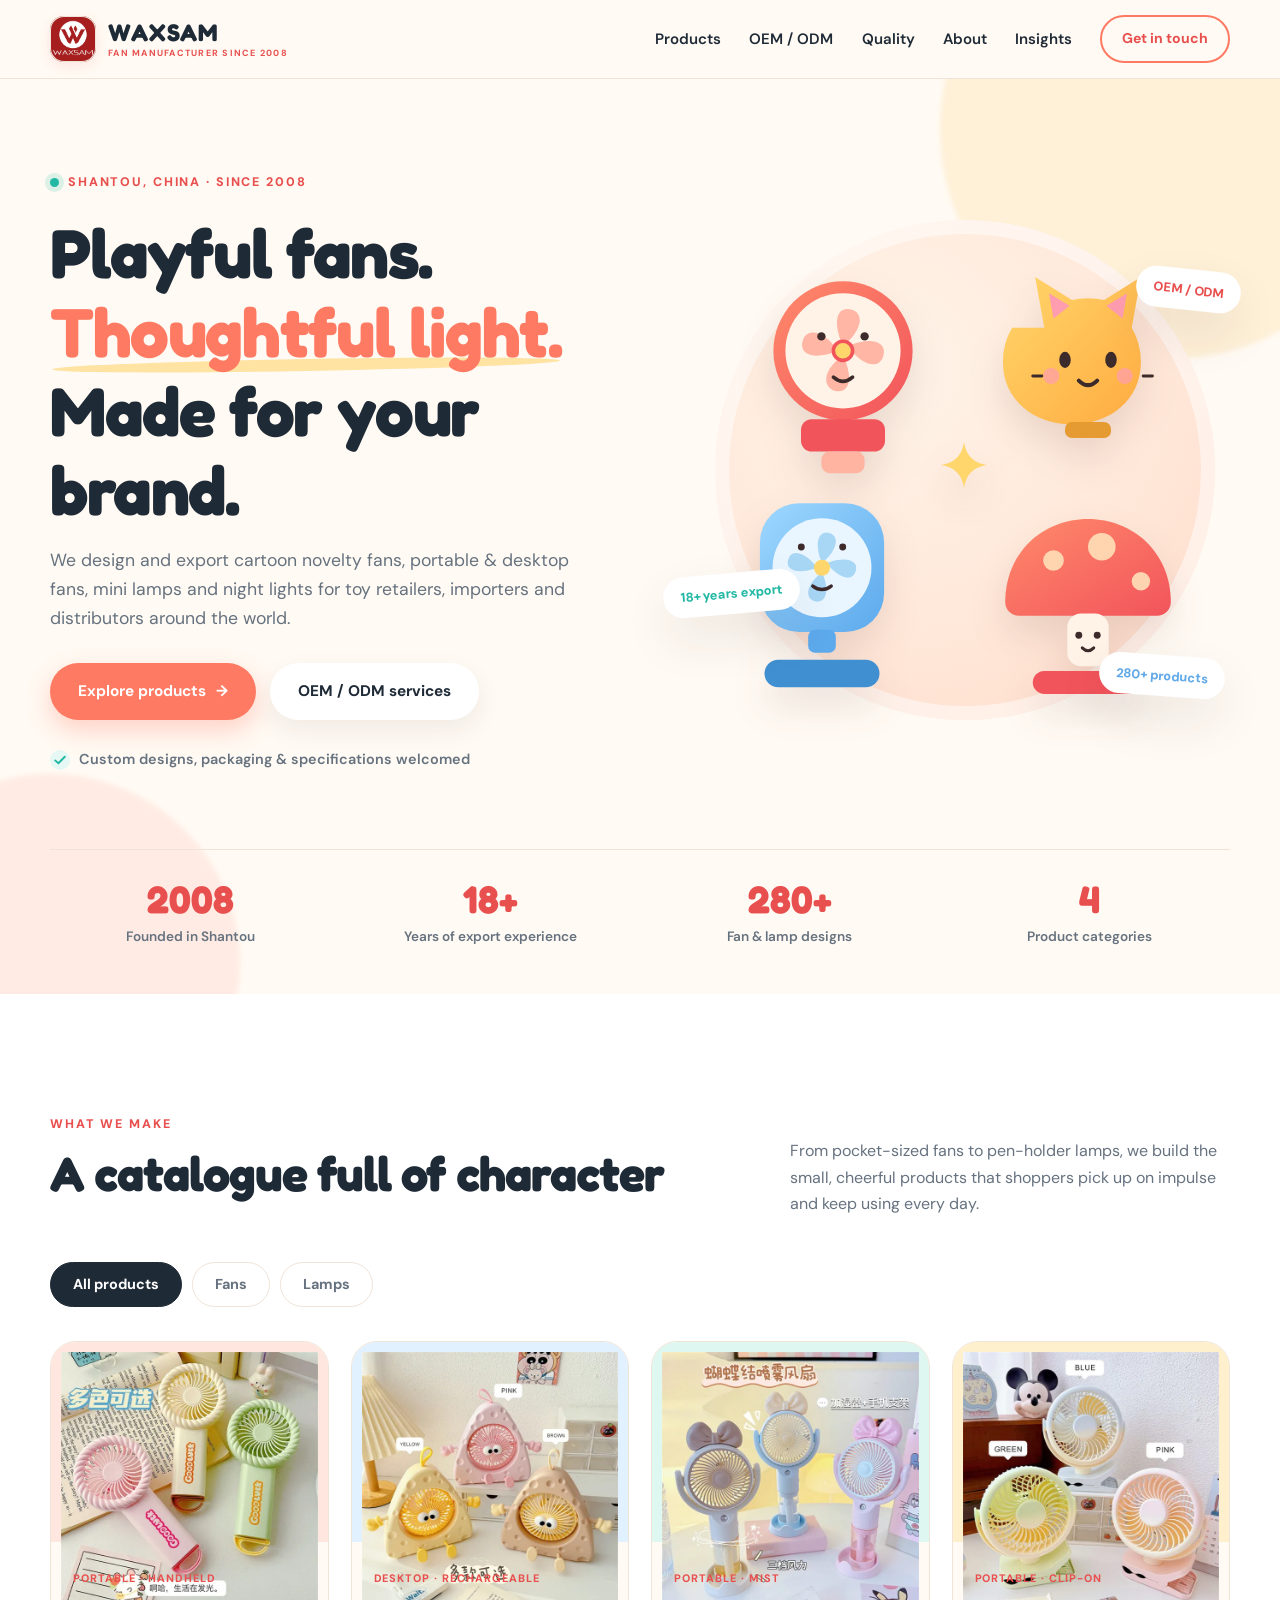
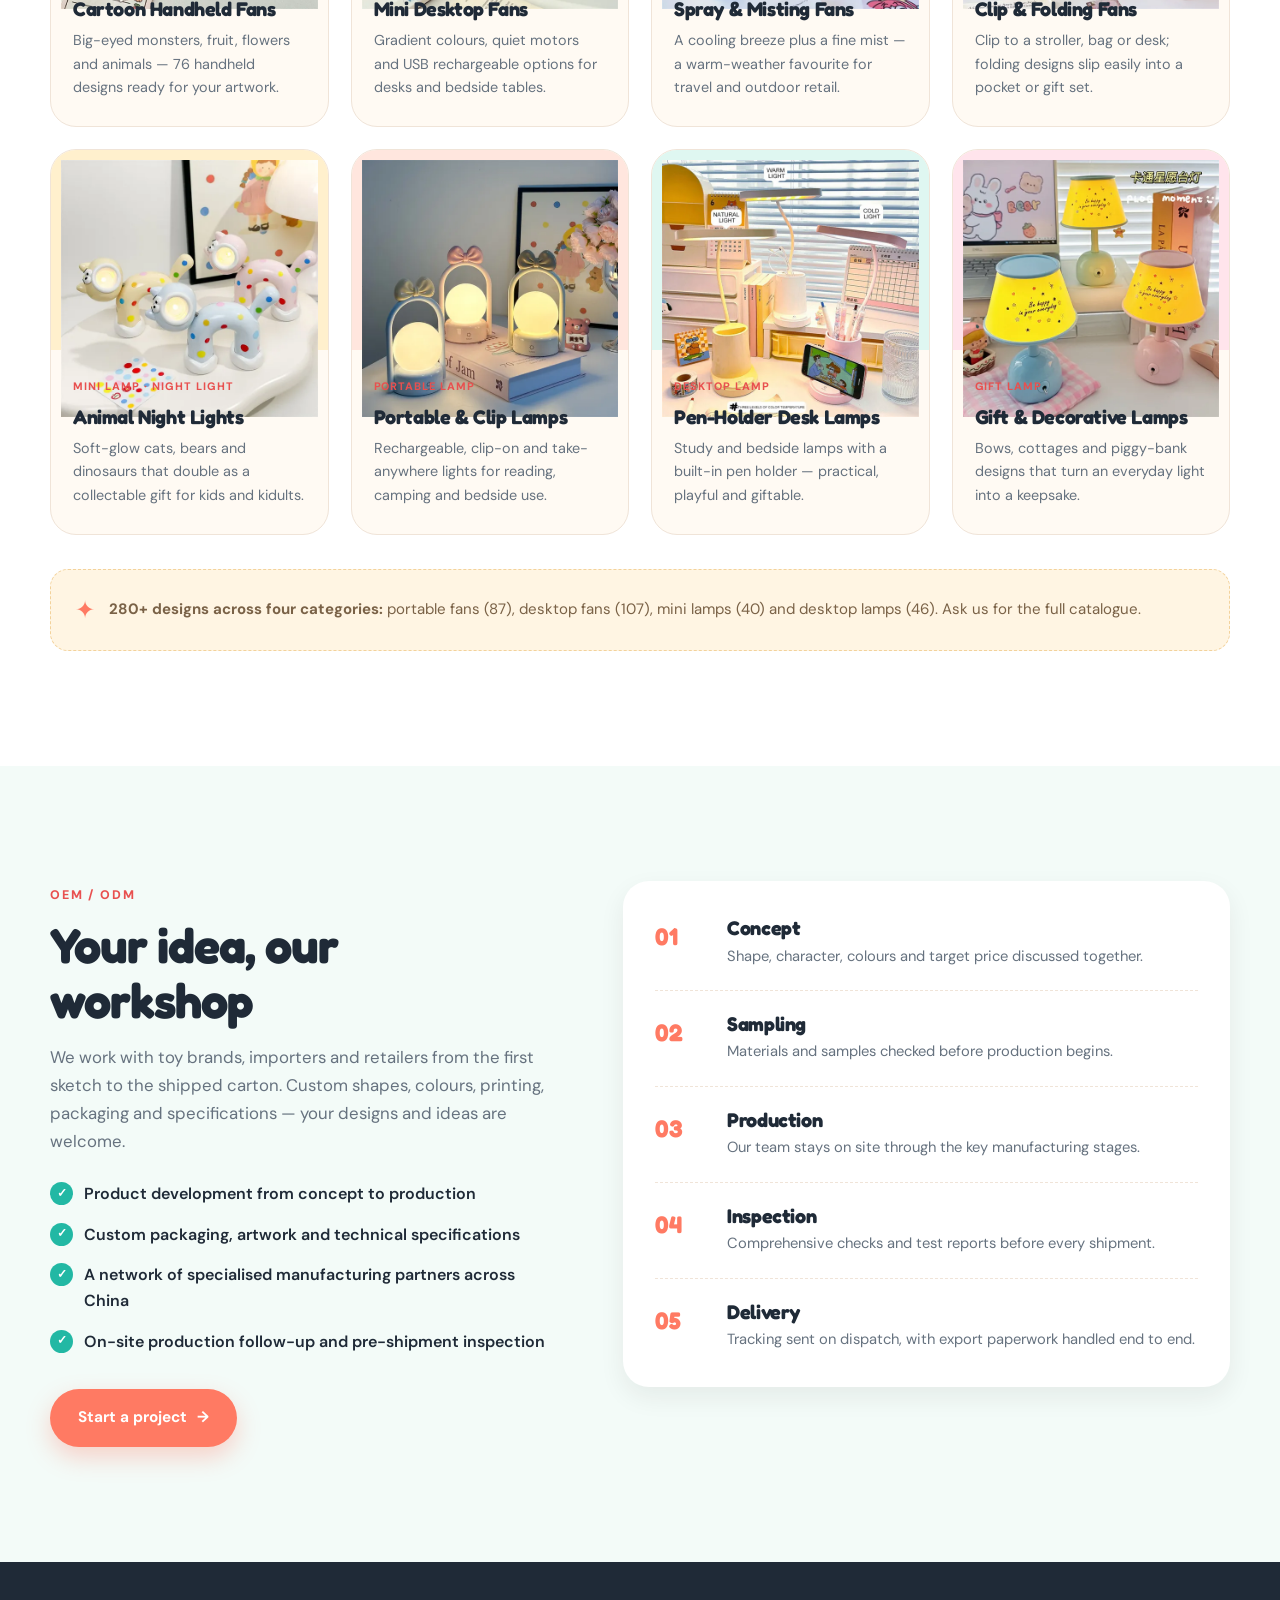
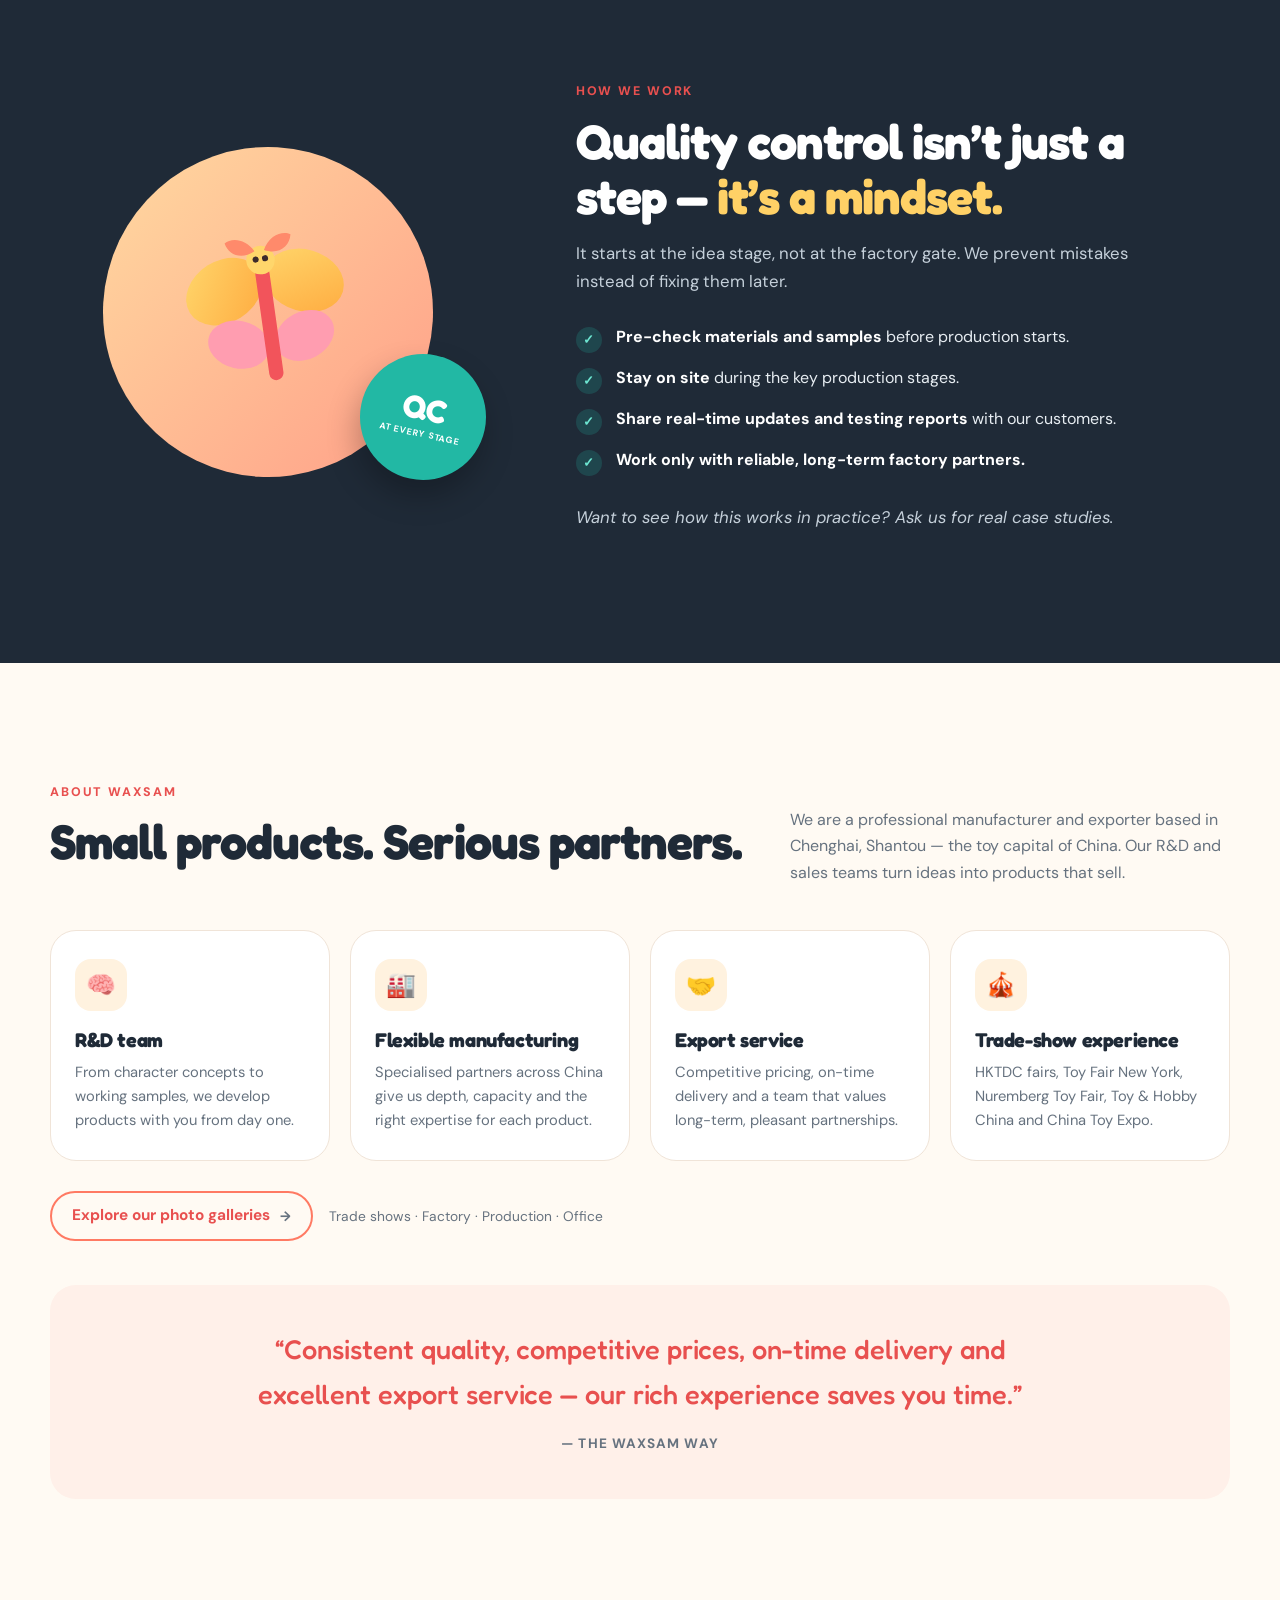
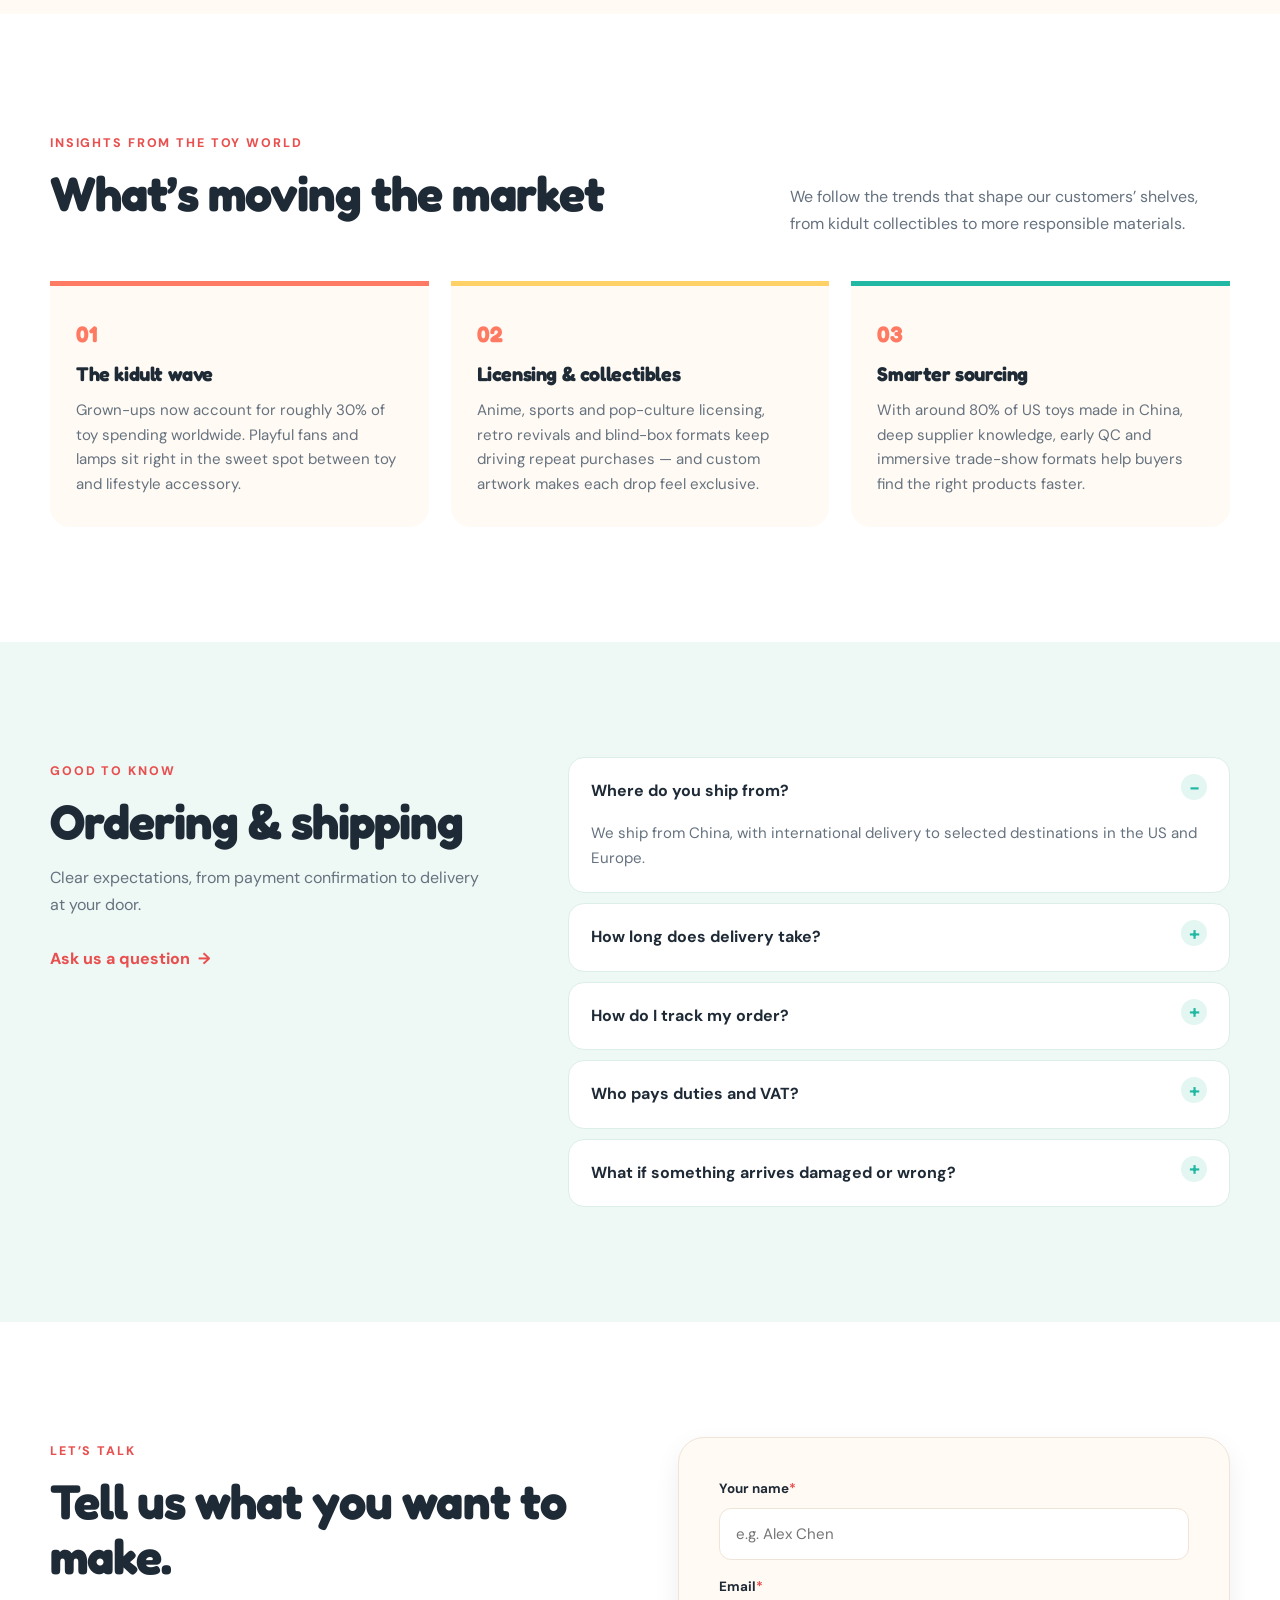
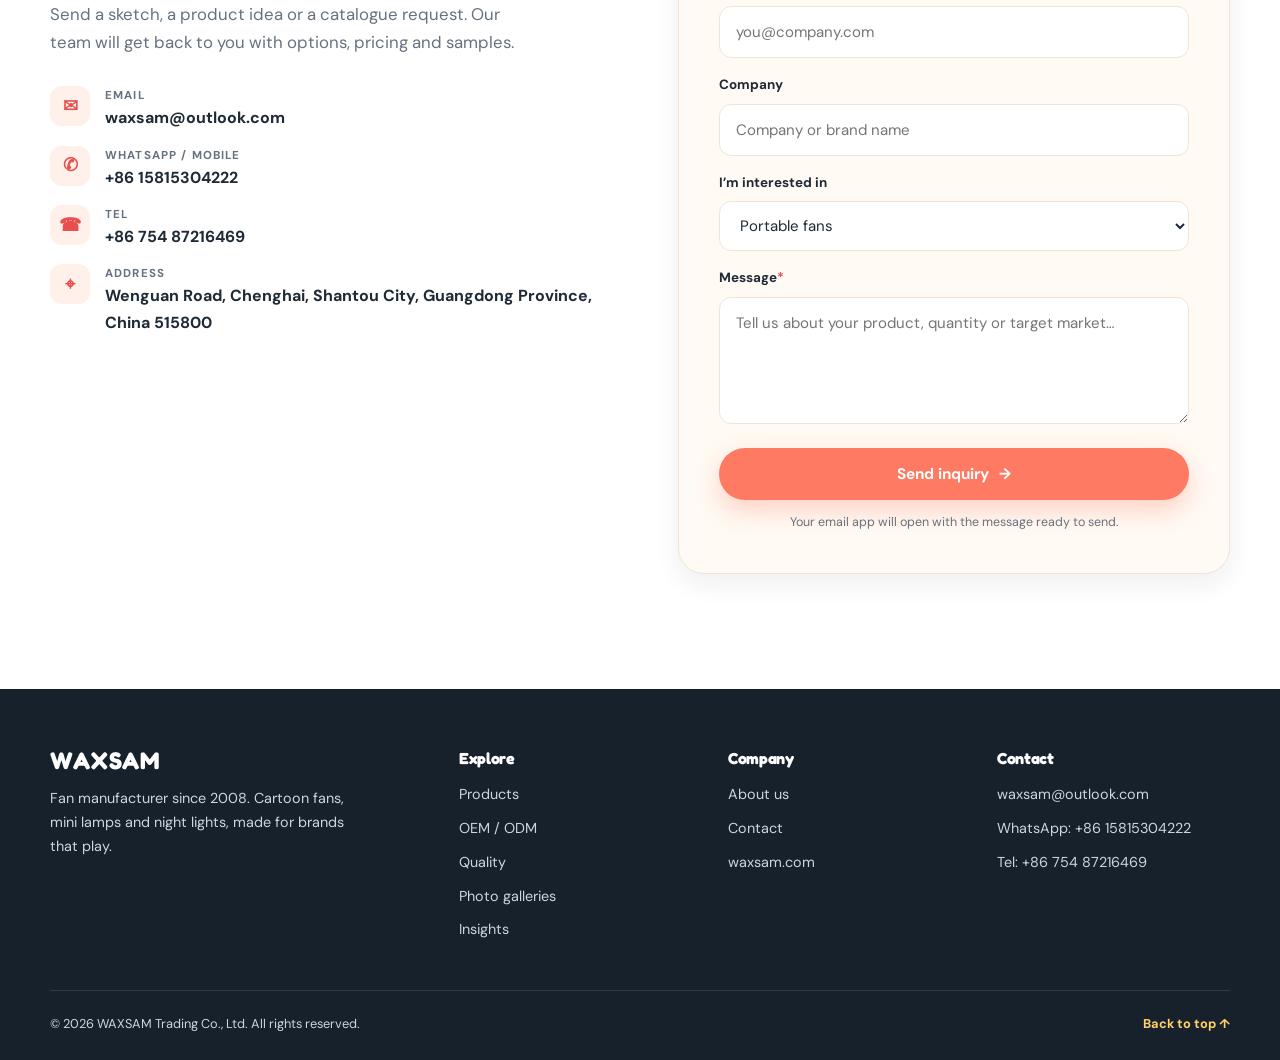
==== commit bcbd533e: "Update galleries: add new photos, lighten office blur, move Our office last" ====
--- a/index.html
+++ b/index.html
@@ -211,7 +211,7 @@
 
         <div class="about-gallery-link reveal">
           <a class="btn btn-outline" href="about/">Explore our photo galleries <span aria-hidden="true">→</span></a>
-          <span>Trade shows · Factory · Office · Production</span>
+          <span>Trade shows · Factory · Production · Office</span>
         </div>
 
         <div class="principles reveal">
--- a/styles.css
+++ b/styles.css
@@ -302,7 +302,6 @@
 .about-card p { margin: 0; color: var(--muted); font-size: .92rem; }
 .gallery--office { grid-template-columns: repeat(4, 1fr); justify-content: center; }
 .gallery--office .gallery-item { grid-column: span 2; max-width: 360px; aspect-ratio: 4 / 3; }
-.gallery--office .gallery-item img { filter: blur(.4px); }
 
 /* ---------- Responsive ---------- */
 @media (max-width: 1000px) {
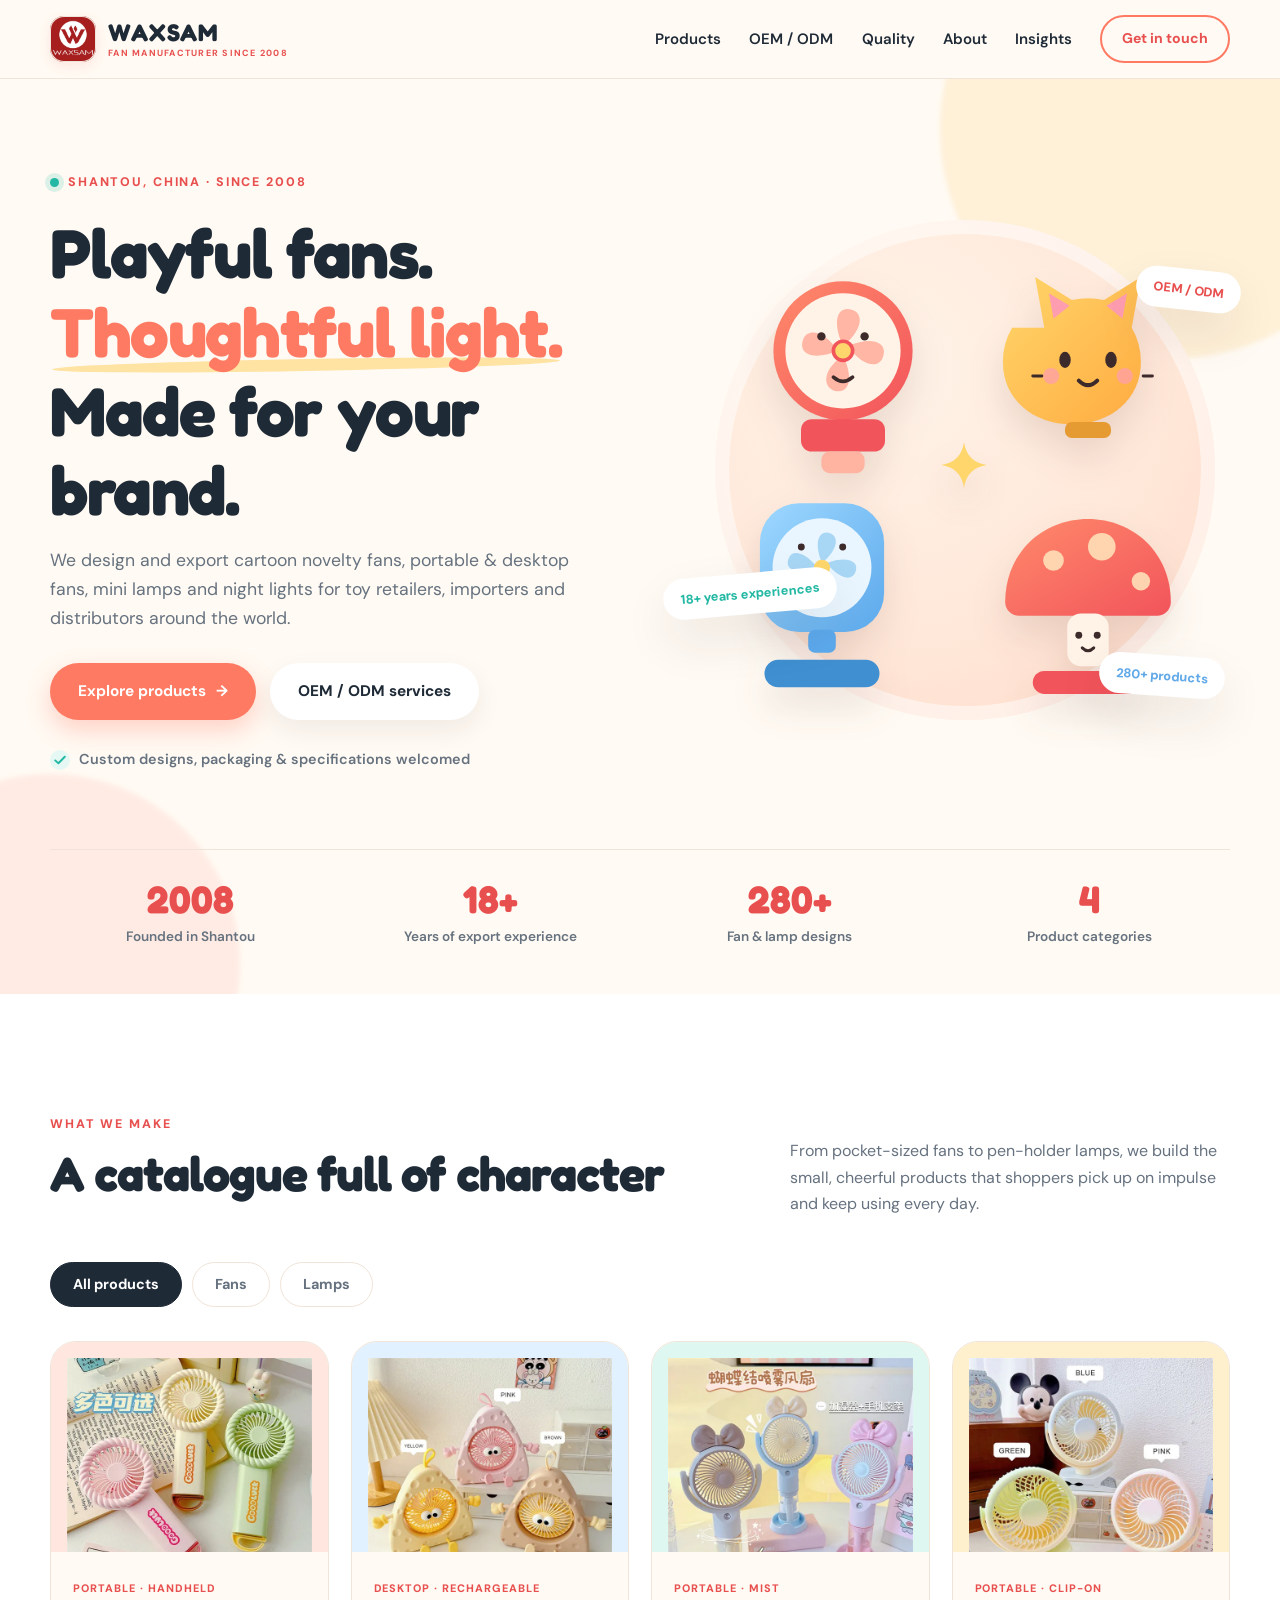
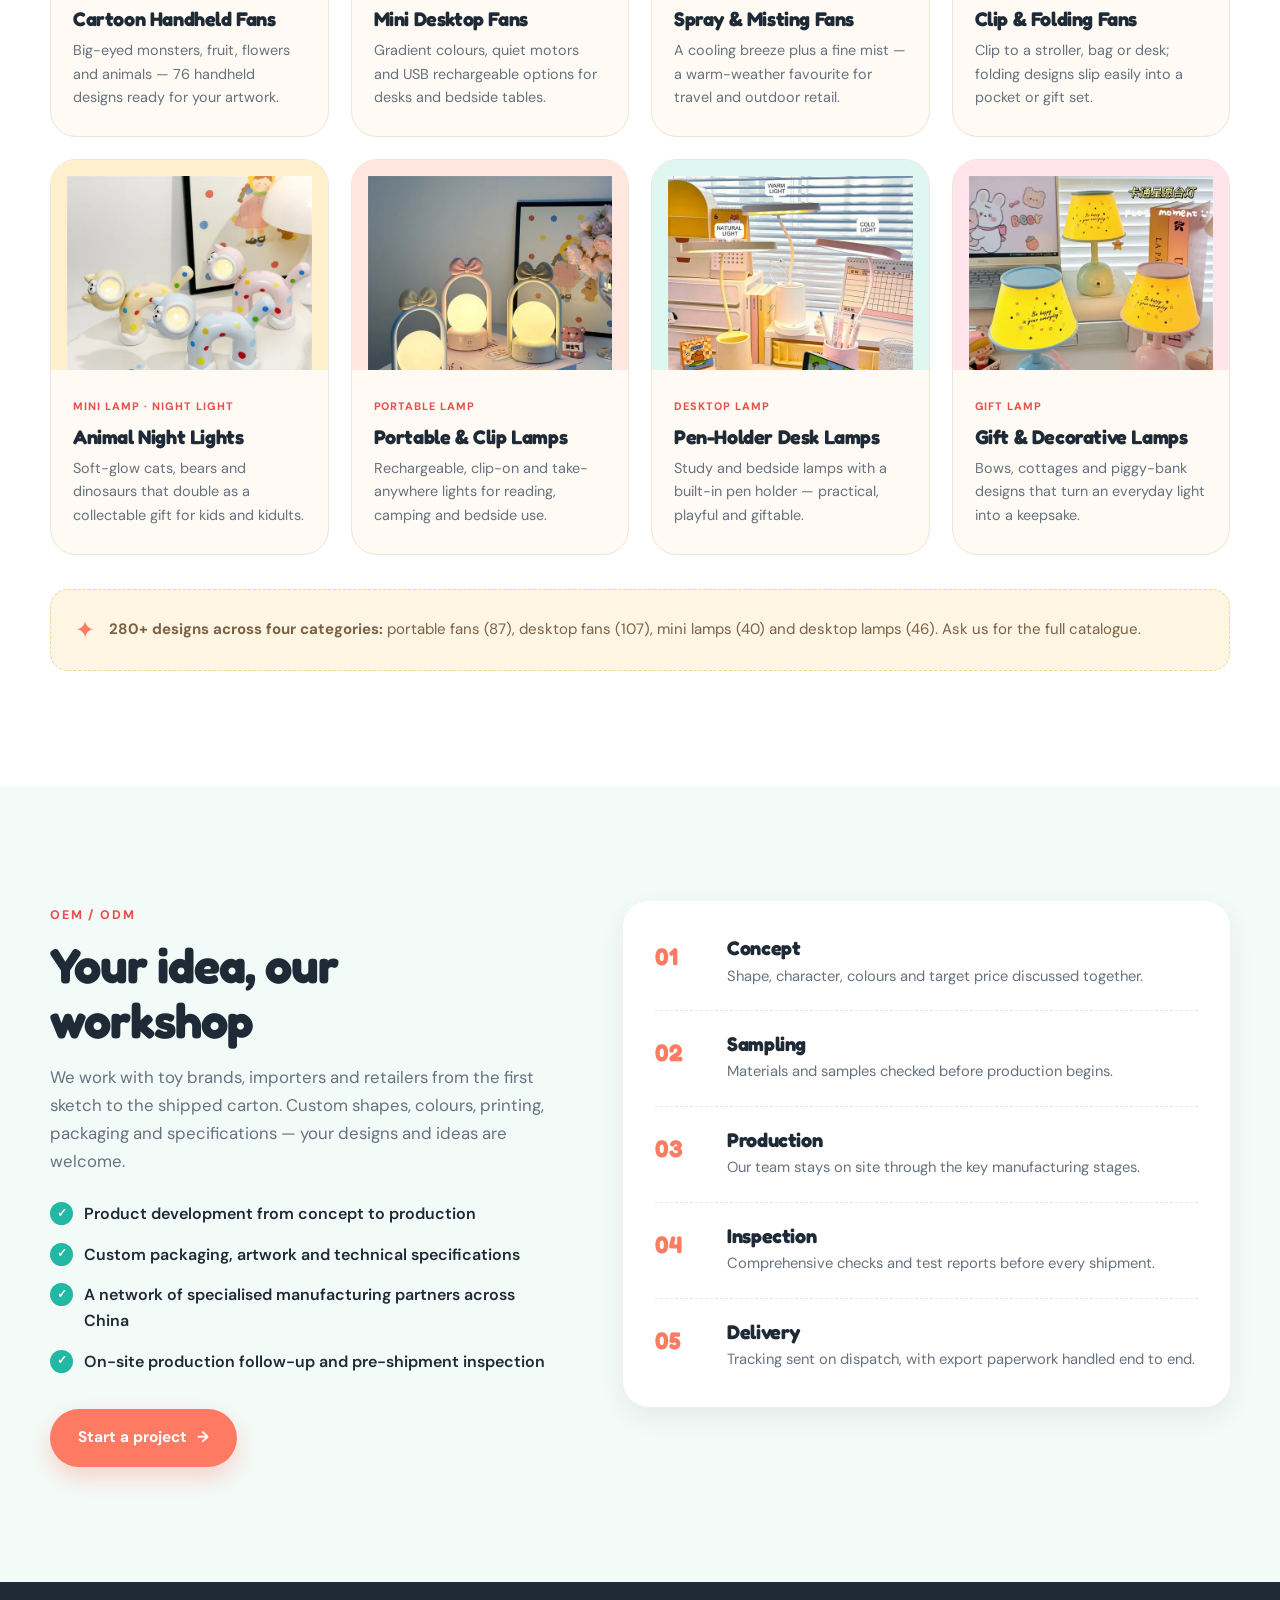
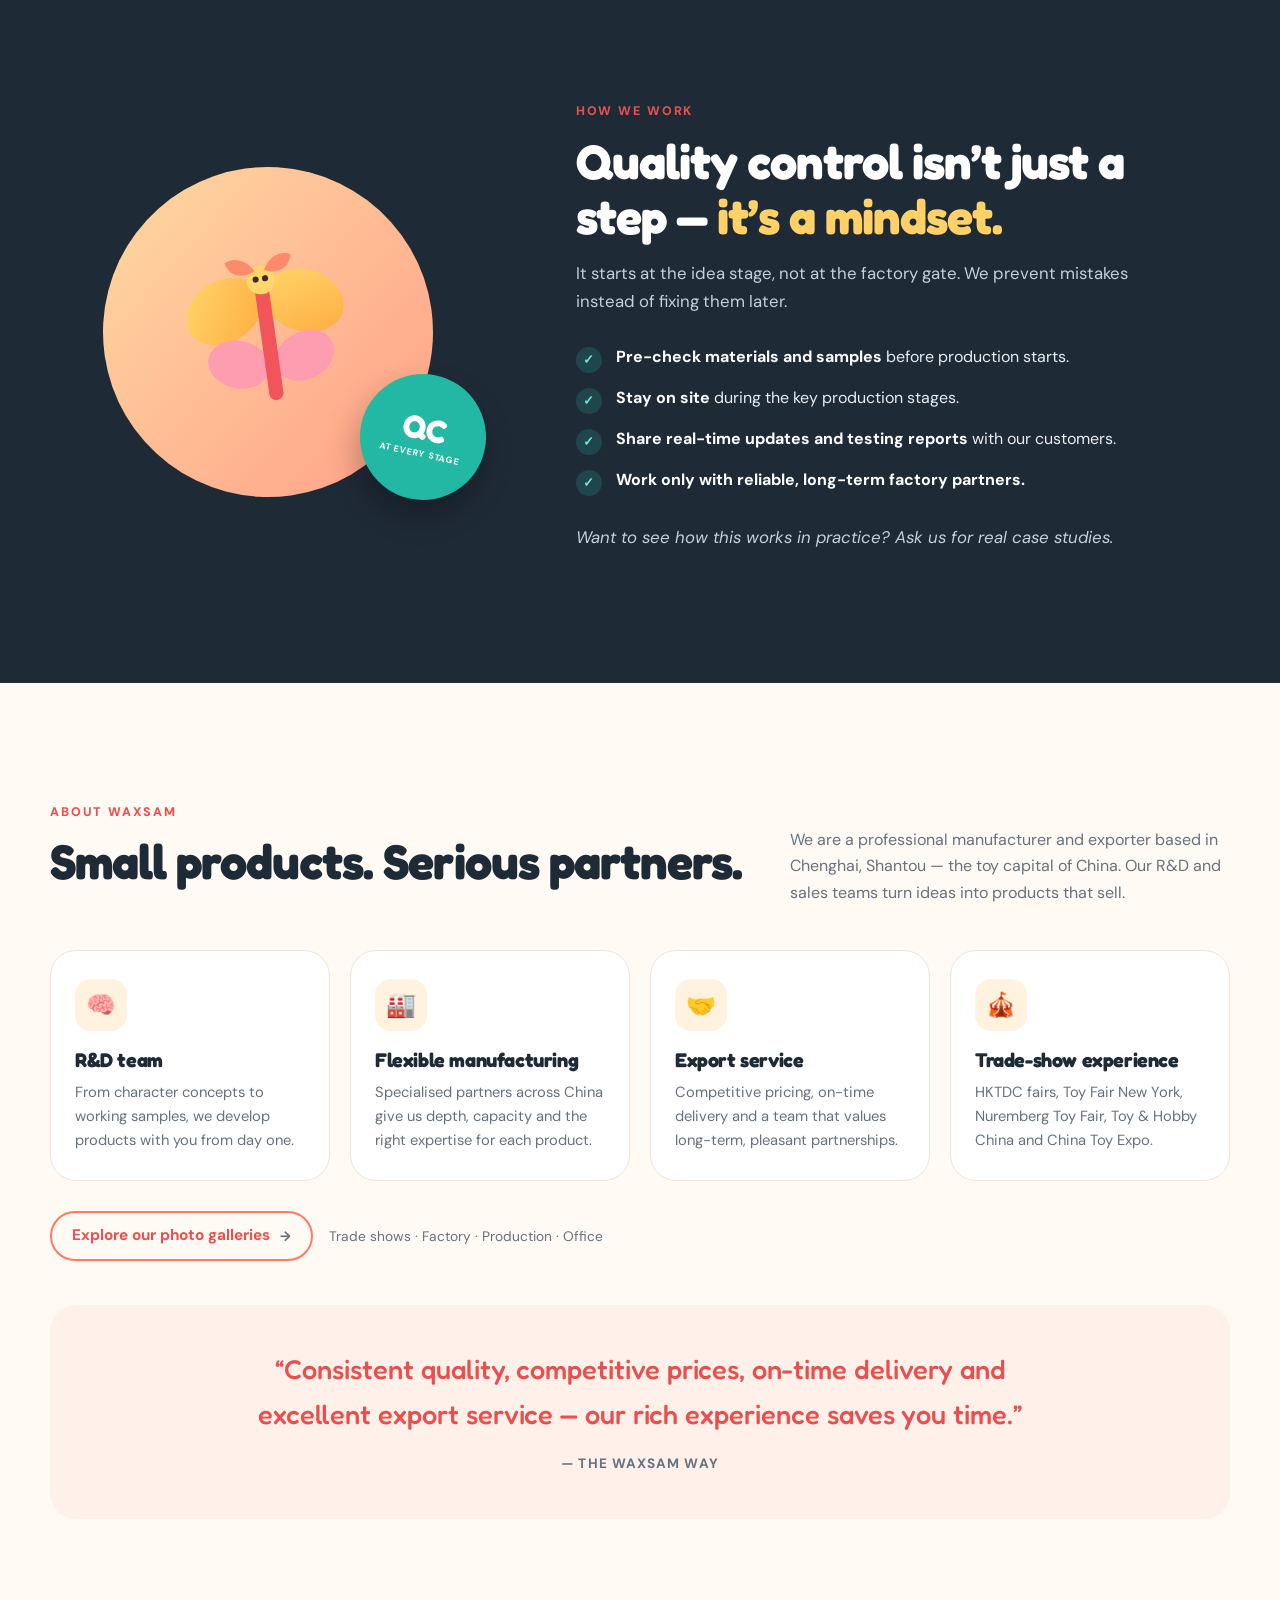
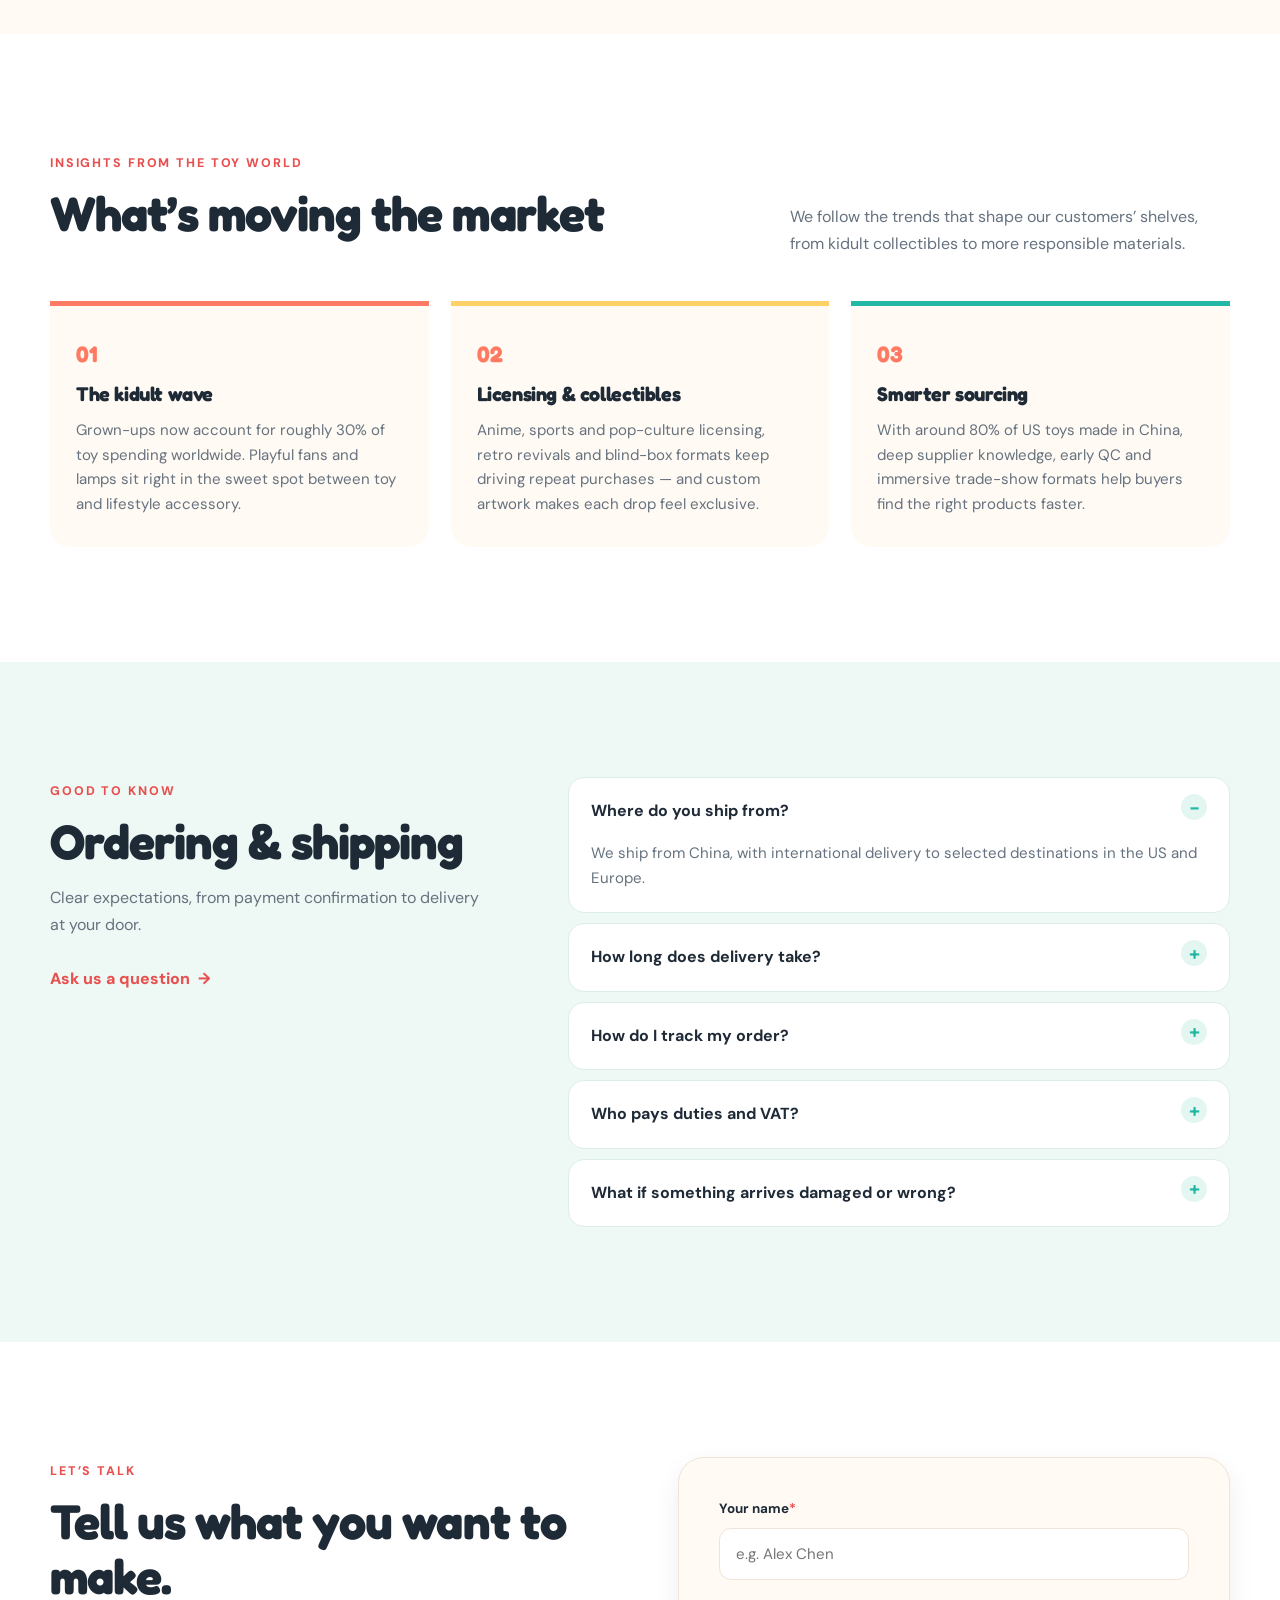
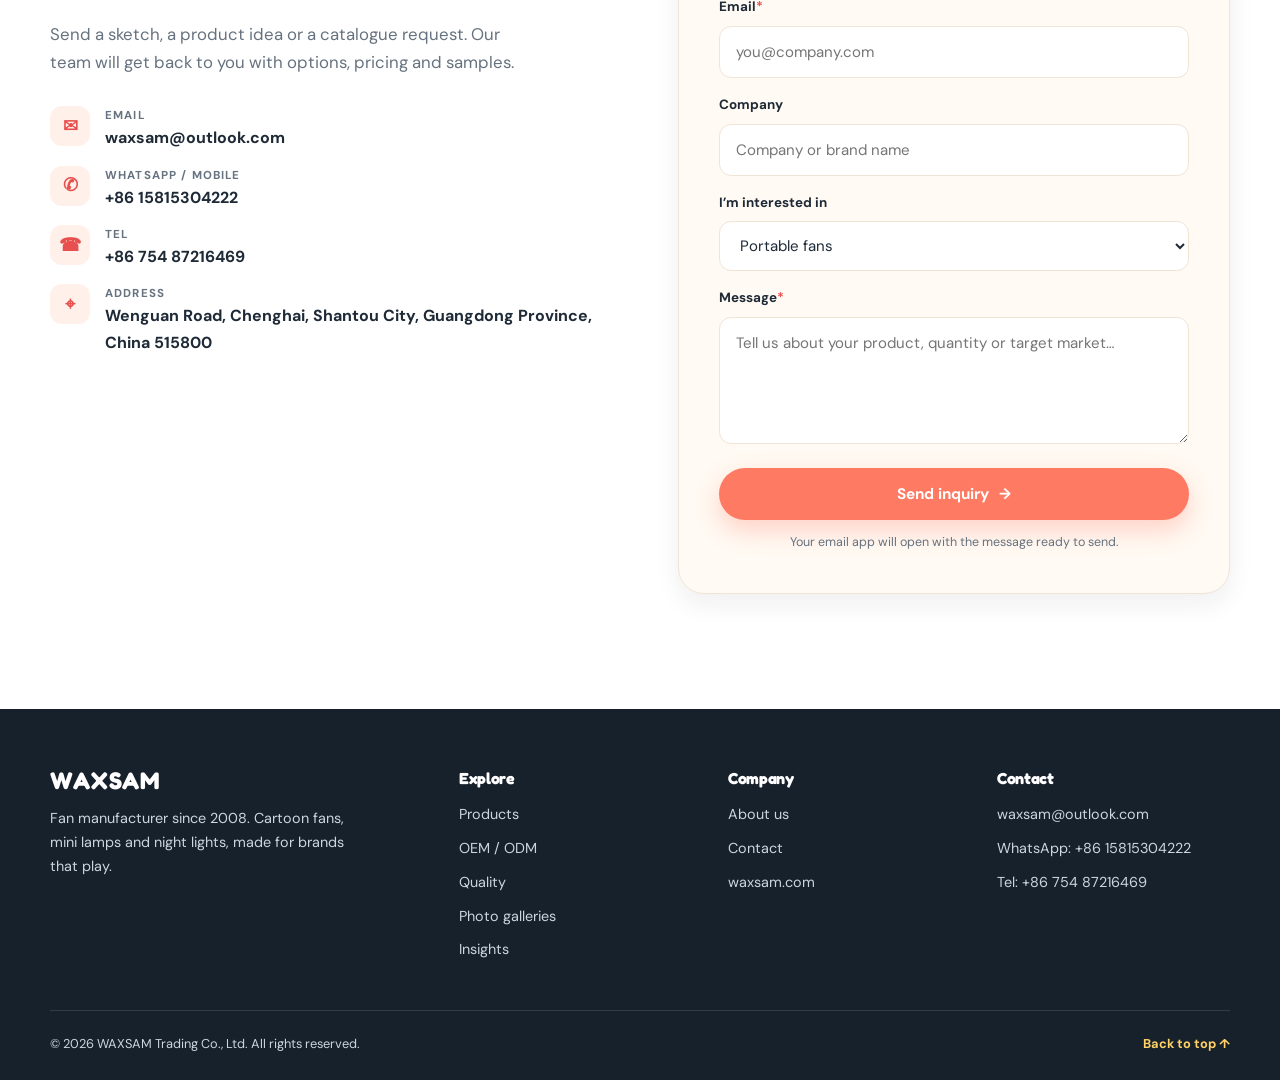
==== commit f9a02797: "V1D: hero badge, fan animation, layout and gallery updates" ====
--- a/index.html
+++ b/index.html
@@ -64,14 +64,56 @@
         <div class="hero-visual reveal" aria-hidden="true">
           <div class="hero-disc"></div>
           <svg class="hero-art" viewBox="0 0 520 480">
-            <use href="assets/product-art.svg#fan-handheld" x="18" y="20" width="240" height="240"/>
+            <defs>
+              <linearGradient id="heroCoral" x1="0" y1="0" x2="1" y2="1">
+                <stop offset="0" stop-color="#ff8a6b"/><stop offset="1" stop-color="#f2545b"/>
+              </linearGradient>
+              <linearGradient id="heroSky" x1="0" y1="0" x2="1" y2="1">
+                <stop offset="0" stop-color="#9ed8ff"/><stop offset="1" stop-color="#5ca9ec"/>
+              </linearGradient>
+            </defs>
+
+            <!-- Red handheld fan: blades rotate slowly -->
+            <g transform="translate(18 20) scale(1.2)">
+              <circle cx="100" cy="84" r="58" fill="url(#heroCoral)"/>
+              <circle cx="100" cy="84" r="48" fill="#fff3e8"/>
+              <g class="spin-blades" fill="#ffb3a1" opacity=".95">
+                <path d="M100 80c-10-22-4-34 8-30 9 3 9 16-8 30z"/>
+                <path d="M104 80c22-9 34-2 29 10-4 9-17 7-29-10z"/>
+                <path d="M100 88c10 21 4 33-8 29-9-4-9-17 8-29z"/>
+                <path d="M96 84c-22 9-34 2-29-10 4-9 17-7 29 10z"/>
+              </g>
+              <circle cx="100" cy="84" r="8" fill="#ffd66b" stroke="#f2545b" stroke-width="3"/>
+              <path d="M74 141h52a9 9 0 0 1 9 9v9a9 9 0 0 1-9 9H74a9 9 0 0 1-9-9v-9a9 9 0 0 1 9-9z" fill="#f2545b"/>
+              <rect x="82" y="168" width="36" height="18" rx="7" fill="#ffb3a1"/>
+              <circle cx="82" cy="72" r="3.5" fill="#3d2b2b"/><circle cx="118" cy="72" r="3.5" fill="#3d2b2b"/>
+              <path d="M92 106q8 7 16 0" fill="none" stroke="#3d2b2b" stroke-width="3" stroke-linecap="round"/>
+            </g>
+
             <use href="assets/product-art.svg#lamp-cat" x="268" y="8" width="230" height="230"/>
-            <use href="assets/product-art.svg#fan-desktop" x="2" y="248" width="230" height="230"/>
+
+            <!-- Blue desktop fan: blades rotate slowly -->
+            <g transform="translate(2 248) scale(1.15)">
+              <rect x="46" y="22" width="108" height="112" rx="34" fill="url(#heroSky)"/>
+              <circle cx="100" cy="78" r="43" fill="#eaf6ff"/>
+              <g class="spin-blades" fill="#a8d6f5">
+                <path d="M100 74c-8-19-2-29 7-26 8 3 7 14-7 26z"/>
+                <path d="M104 74c19-7 29-1 25 8-3 8-14 6-25-8z"/>
+                <path d="M100 82c8 18 2 28-7 25-8-3-7-14 7-25z"/>
+                <path d="M96 78c-19 7-29 1-25-8 3-8 14-6 25 8z"/>
+              </g>
+              <circle cx="100" cy="78" r="7" fill="#ffd66b"/>
+              <rect x="88" y="132" width="24" height="20" rx="6" fill="#5ca9ec"/>
+              <path d="M62 158h76a12 12 0 0 1 0 24H62a12 12 0 0 1 0-24z" fill="#3f8fd1"/>
+              <circle cx="82" cy="60" r="3" fill="#3d2b2b"/><circle cx="118" cy="60" r="3" fill="#3d2b2b"/>
+              <path d="M92 94q8 6 16 0" fill="none" stroke="#3d2b2b" stroke-width="3" stroke-linecap="round"/>
+            </g>
+
             <use href="assets/product-art.svg#lamp-mushroom" x="268" y="250" width="230" height="230"/>
             <use href="assets/product-art.svg#sparkle" x="236" y="212" width="46" height="46"/>
           </svg>
           <span class="float-badge badge-one">OEM / ODM</span>
-          <span class="float-badge badge-two">18+ years export</span>
+          <span class="float-badge badge-two">18+ years experiences</span>
           <span class="float-badge badge-three">280+ products</span>
         </div>
       </div>
--- a/styles.css
+++ b/styles.css
@@ -106,6 +106,8 @@
 .hero-visual { position: relative; min-height: 480px; display: grid; place-items: center; }
 .hero-disc { position: absolute; width: min(100%, 500px); aspect-ratio: 1; border-radius: 50%; background: radial-gradient(circle at 35% 30%, #fff3e8, #ffe7d8 60%, #ffd8c7); box-shadow: inset 0 0 0 14px rgba(255,255,255,.5); }
 .hero-art { position: relative; width: 100%; max-width: 520px; filter: drop-shadow(0 18px 18px rgba(80, 45, 30, .12)); }
+.spin-blades { transform-box: fill-box; transform-origin: center; animation: fan-spin 10s linear infinite; }
+@keyframes fan-spin { to { transform: rotate(360deg); } }
 .float-badge { position: absolute; background: #fff; border-radius: 999px; padding: 10px 17px; font-weight: 800; font-size: .8rem; box-shadow: var(--shadow); white-space: nowrap; }
 .badge-one { top: 8%; right: -2%; color: var(--coral-dark); transform: rotate(6deg); }
 .badge-two { bottom: 20%; left: -7%; color: var(--mint); transform: rotate(-5deg); }
@@ -131,9 +133,9 @@
 .product-card { background: var(--cream); border: 1px solid var(--line); border-radius: var(--radius); overflow: hidden; transition: transform .25s ease, box-shadow .25s ease; }
 .product-card:hover { transform: translateY(-8px); box-shadow: var(--shadow); }
 .product-card.is-hidden { display: none; }
-.product-art { height: 200px; display: grid; place-items: center; }
+.product-art { height: 210px; display: grid; place-items: center; overflow: hidden; padding: 16px; box-sizing: border-box; }
 .product-art svg { width: 74%; height: 74%; transition: transform .35s ease; }
-.product-art img { width: 100%; height: 100%; object-fit: contain; padding: 10px; display: block; transition: transform .35s ease; }
+.product-art img { width: 100%; height: 100%; object-fit: contain; padding: 0; display: block; transition: transform .35s ease; }
 .product-card:hover .product-art svg, .product-card:hover .product-art img { transform: scale(1.06); }
 .art-coral { background: #ffe6de; }
 .art-sky { background: #e2f1ff; }
@@ -343,4 +345,5 @@
   html { scroll-behavior: auto; }
   .reveal { opacity: 1; transform: none; transition: none; }
   * { animation-duration: .01ms !important; transition-duration: .01ms !important; }
-}
+  .spin-blades { animation: none !important; }
+}
